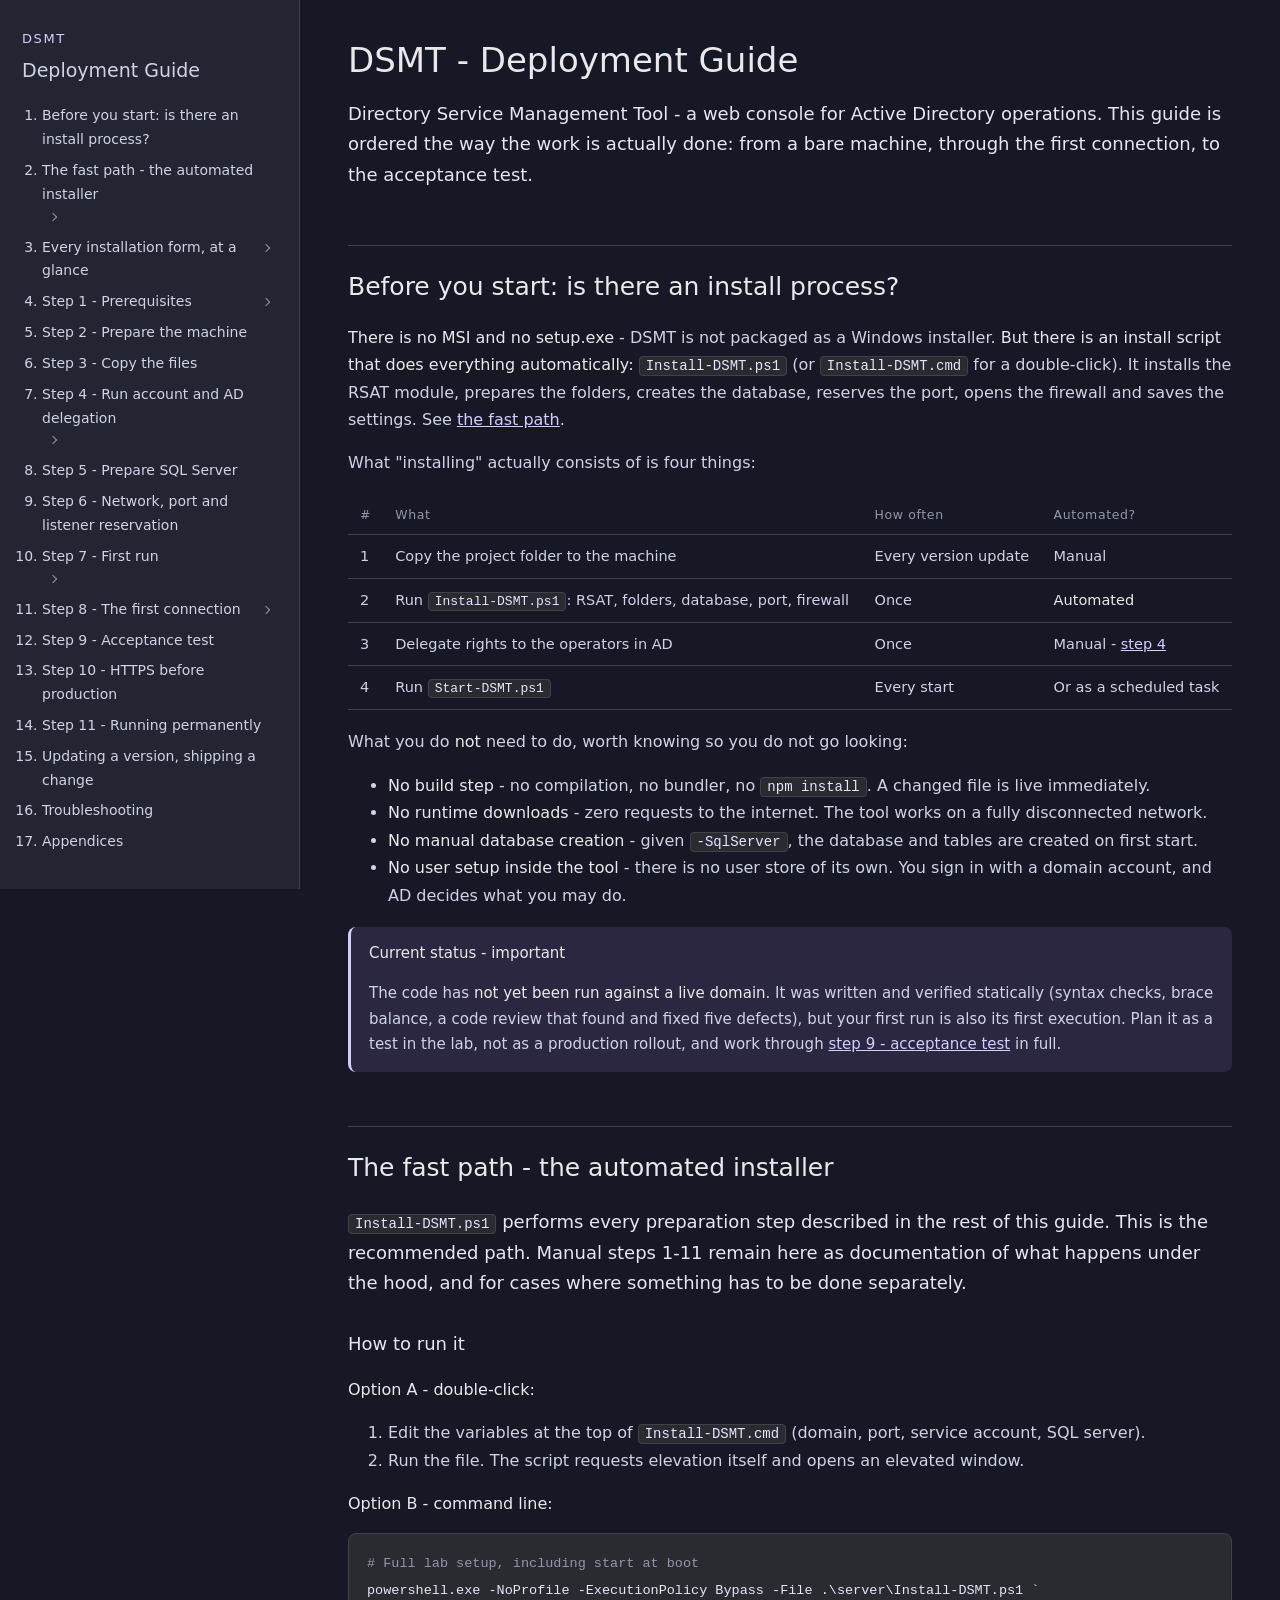
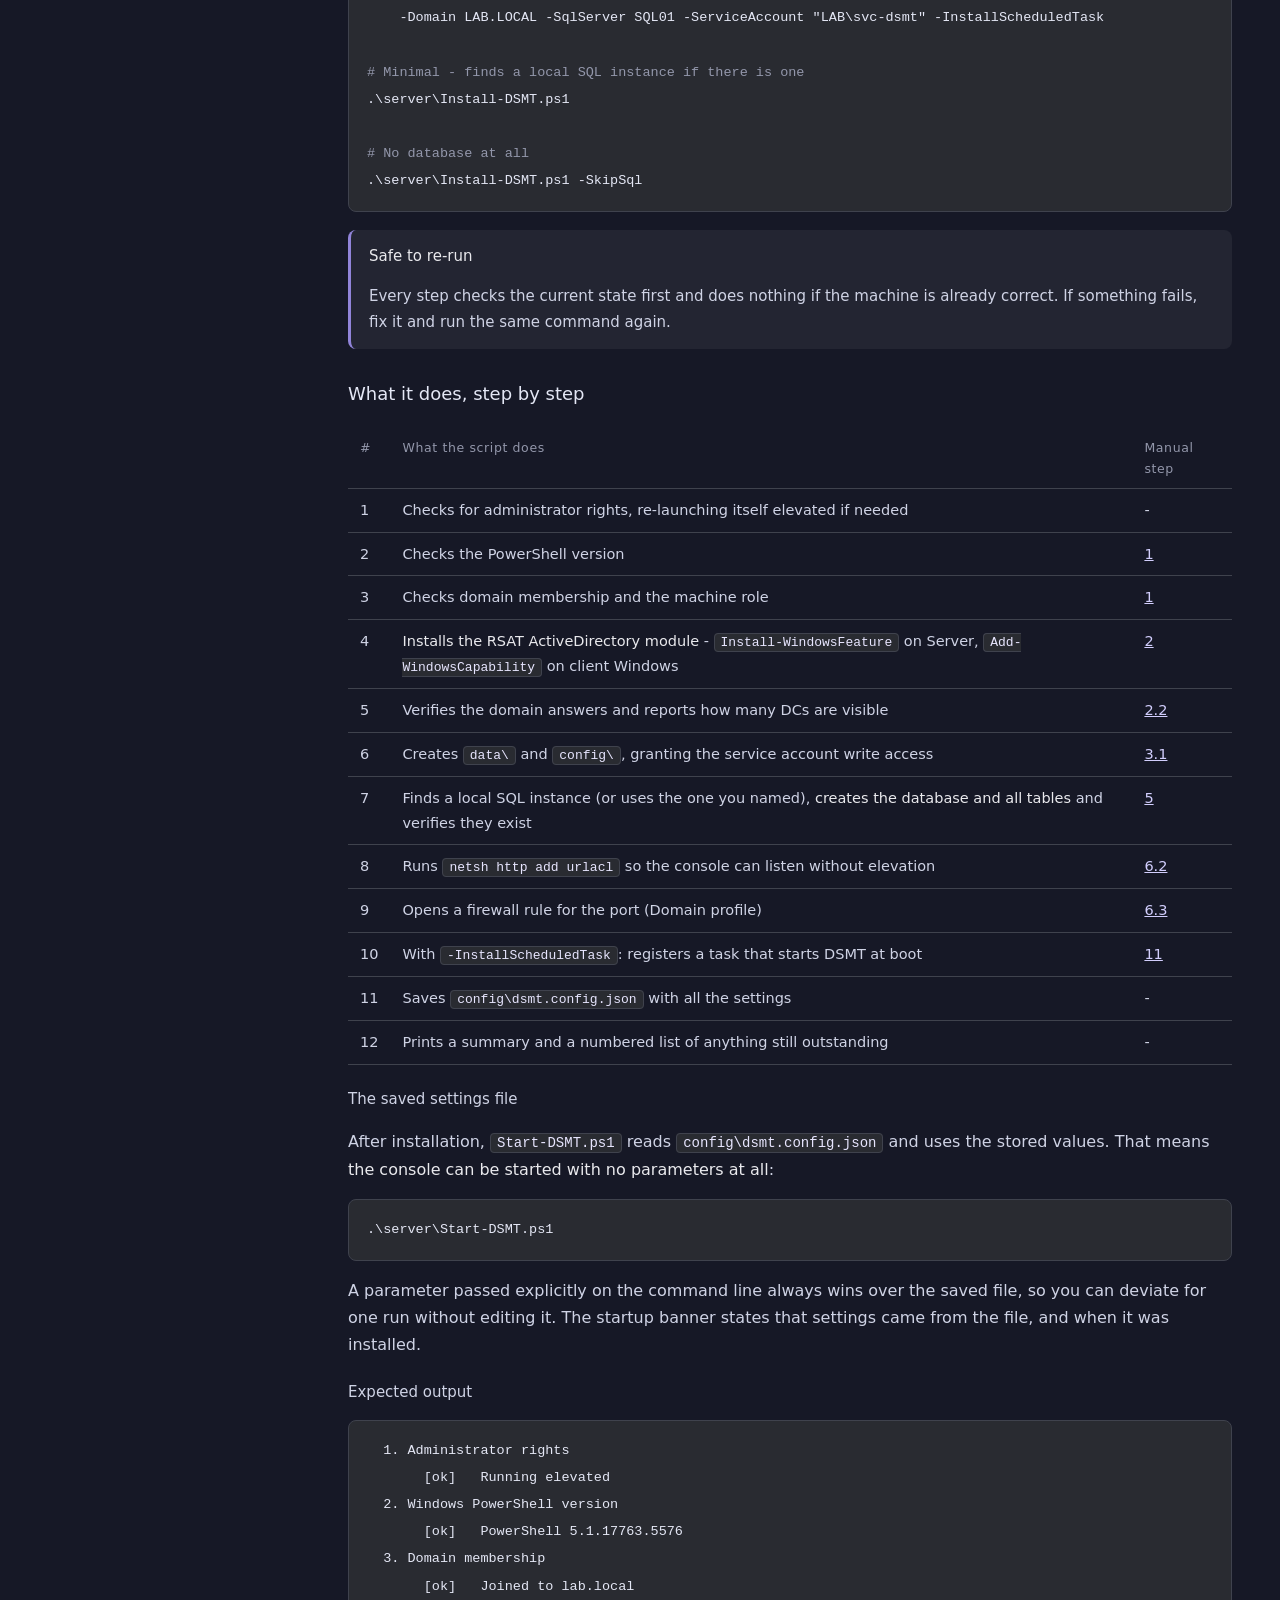
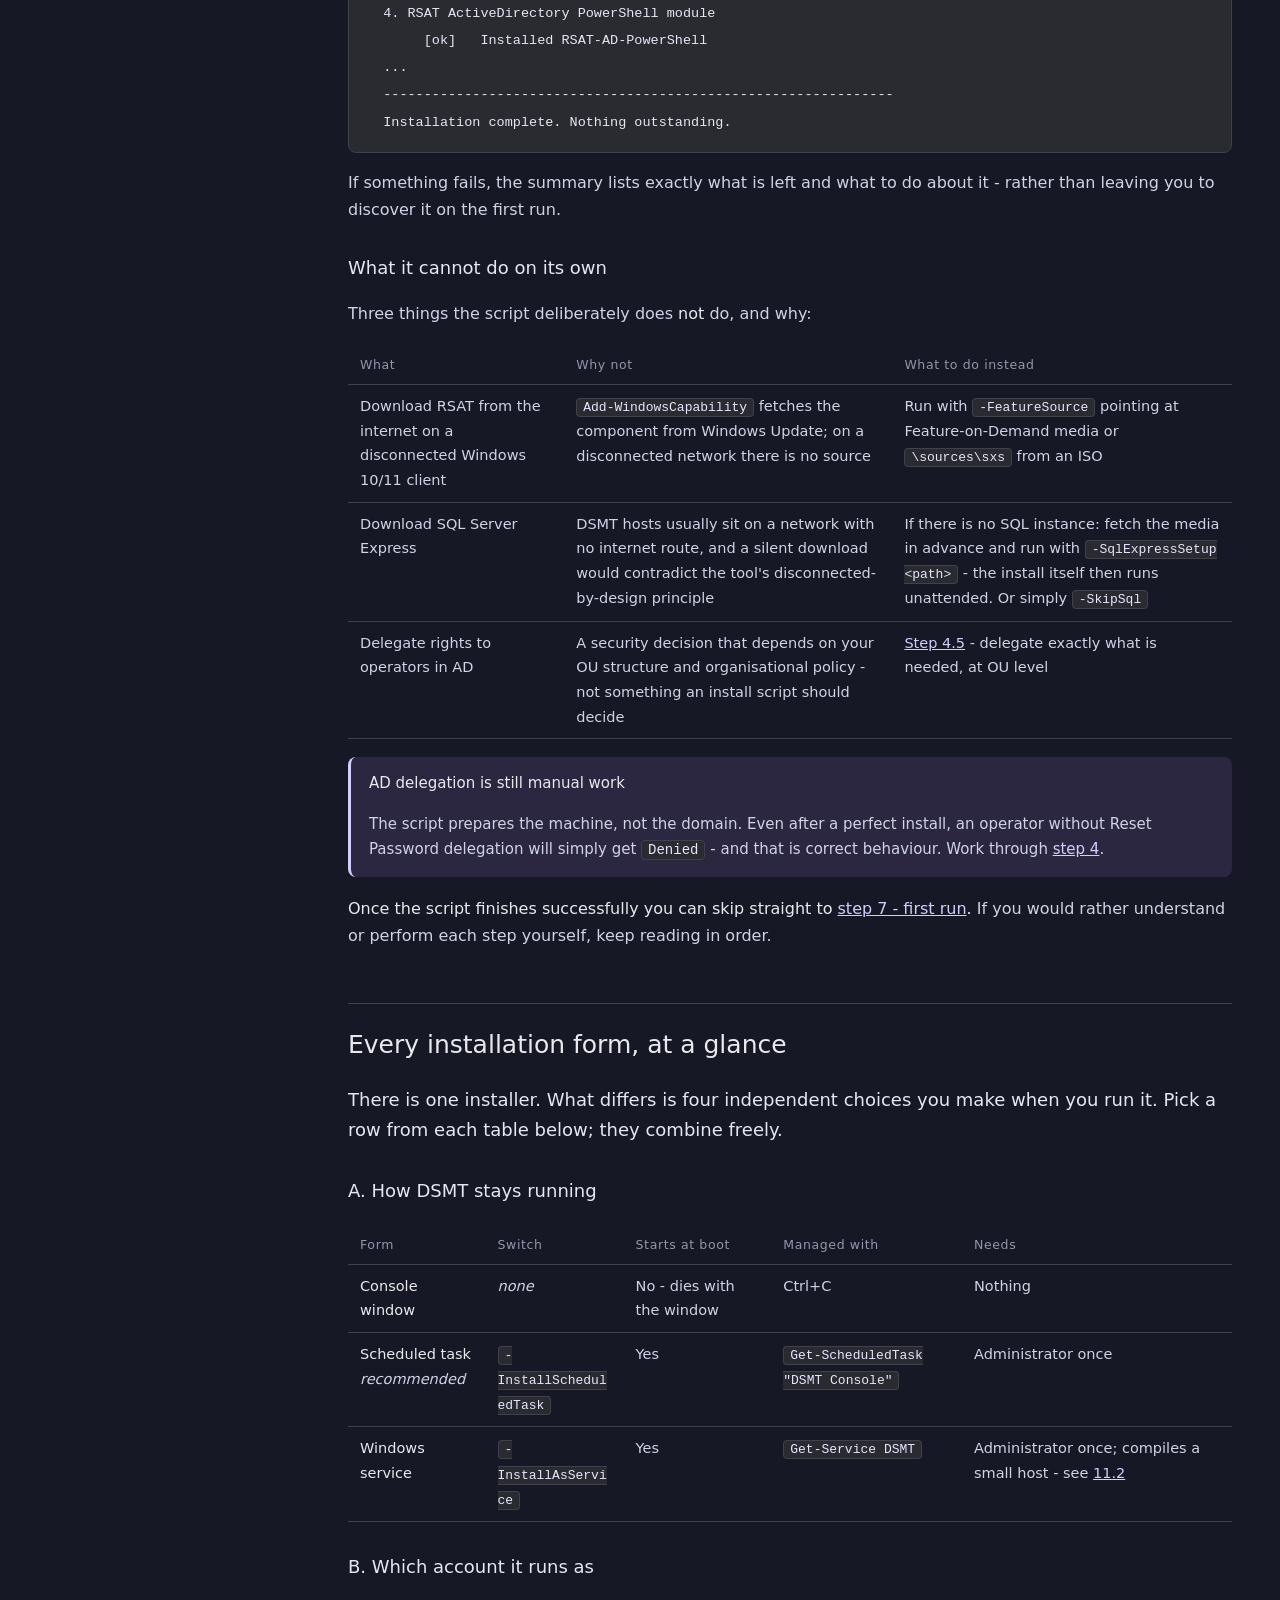
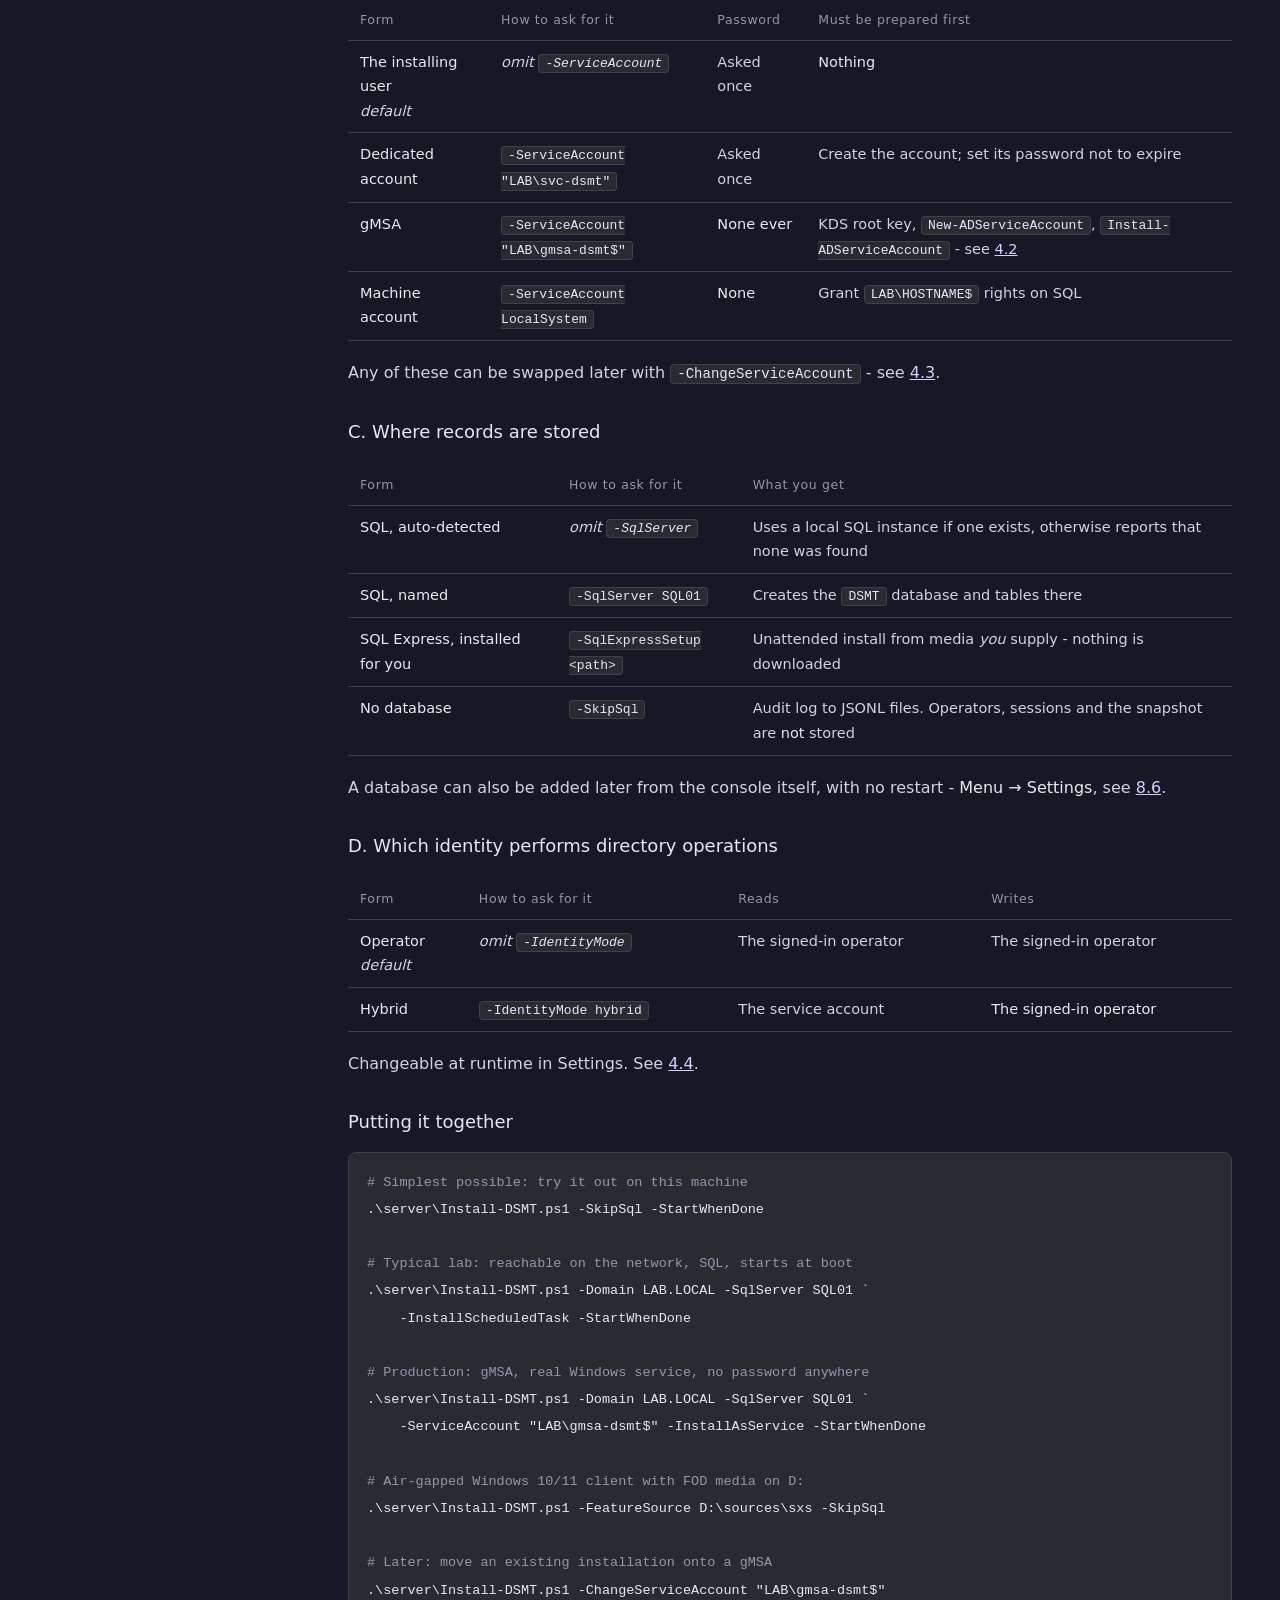
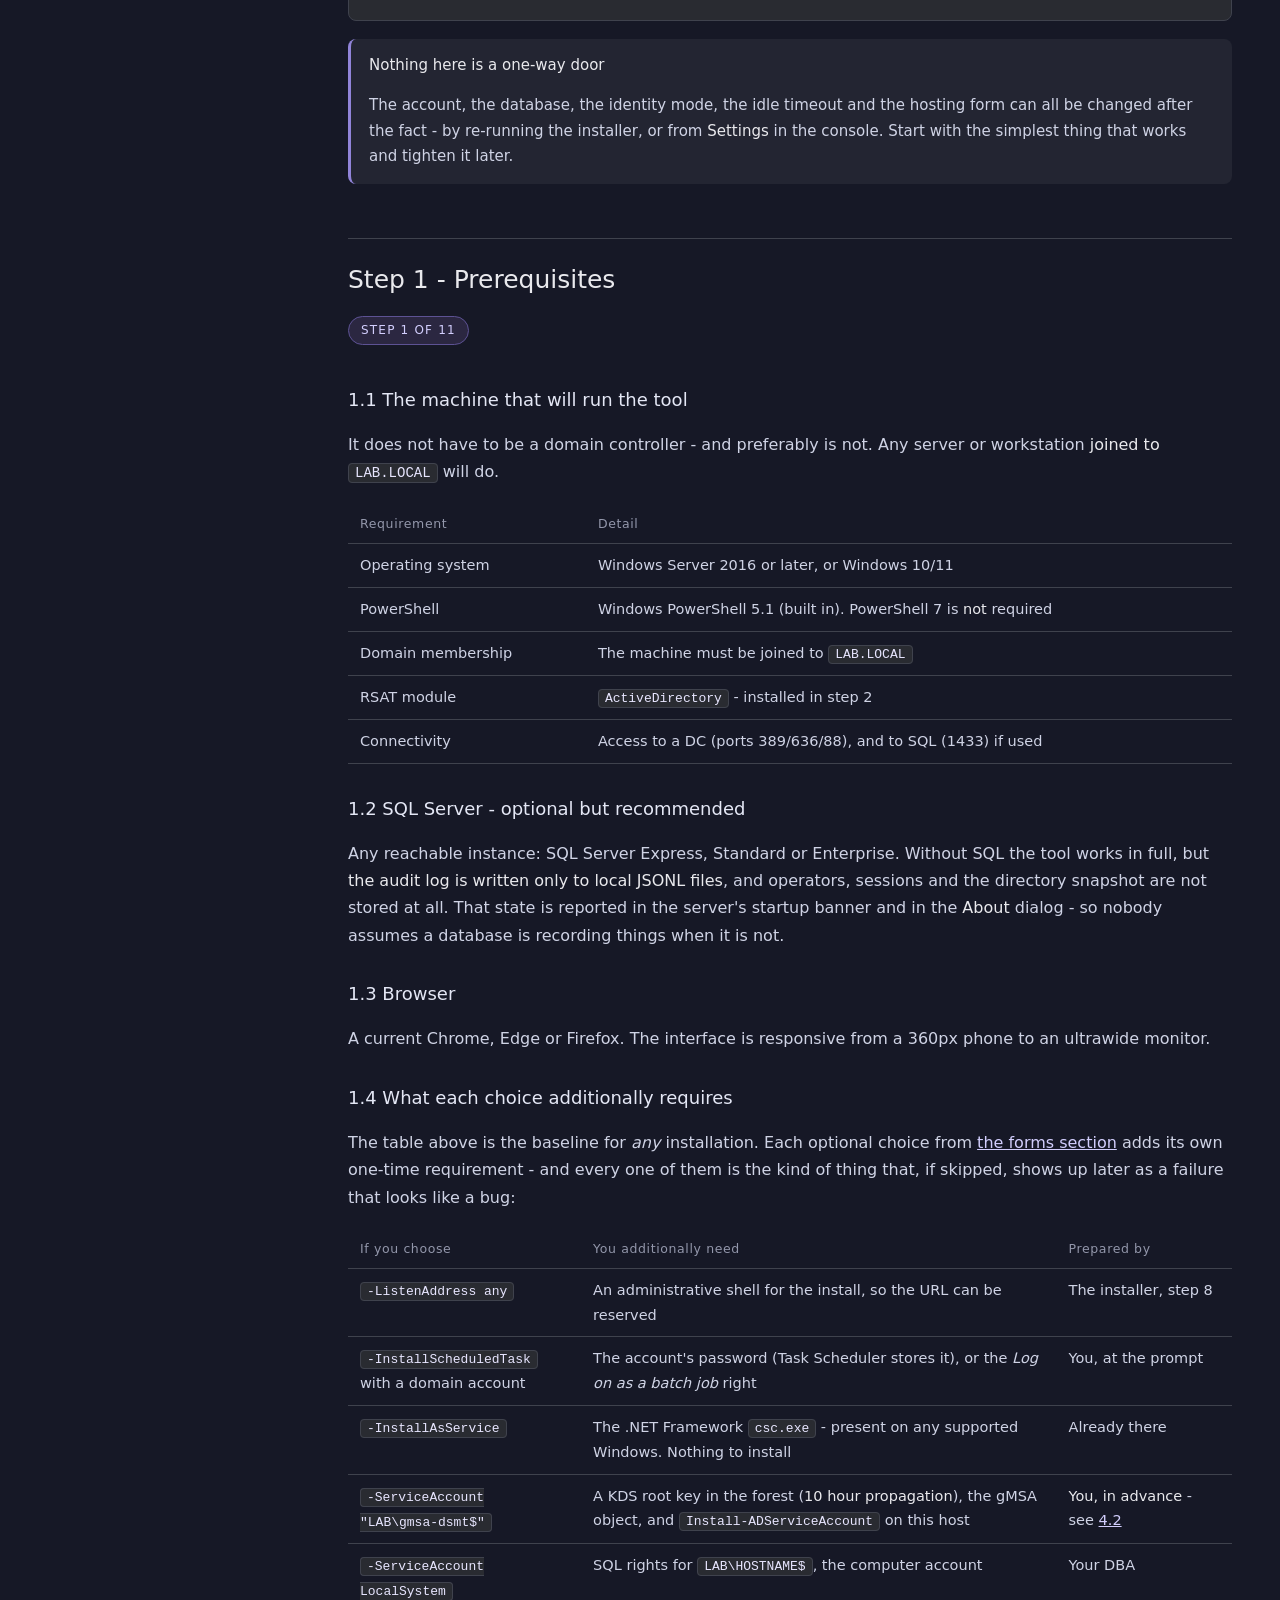
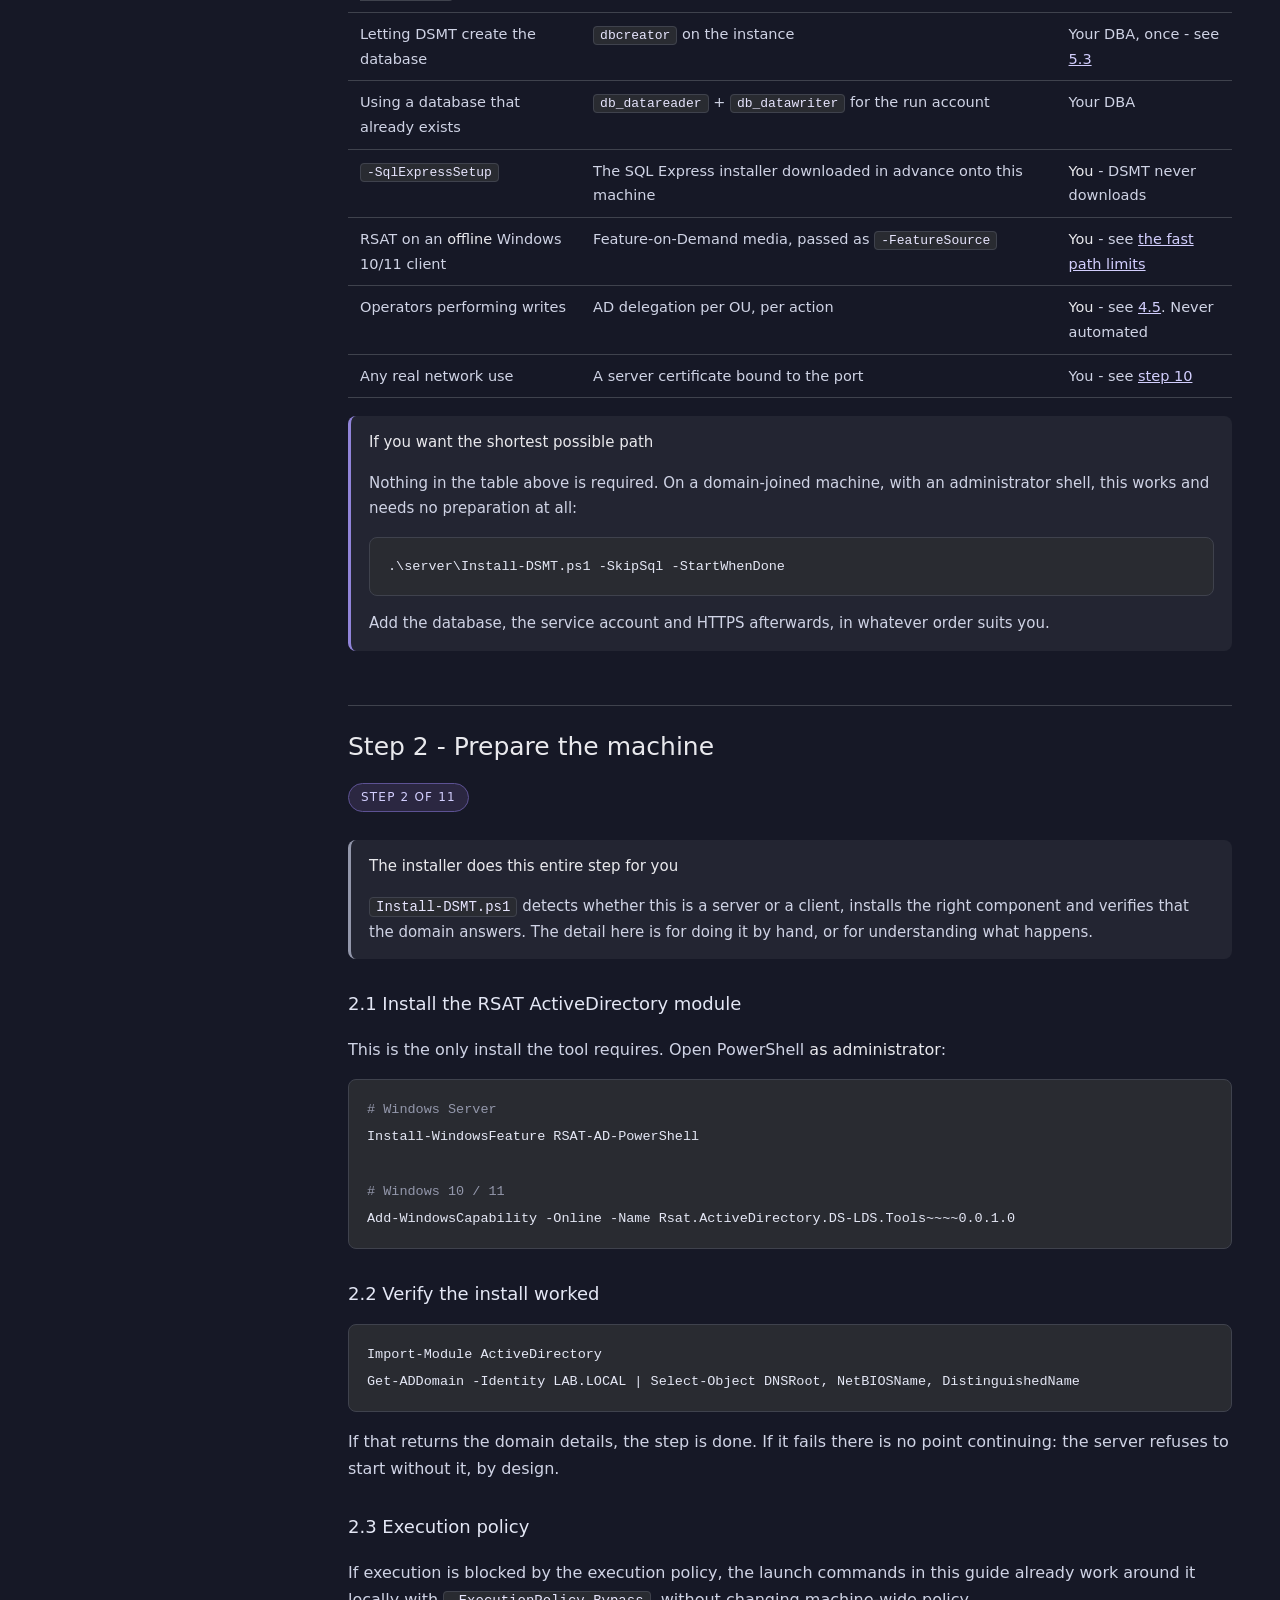
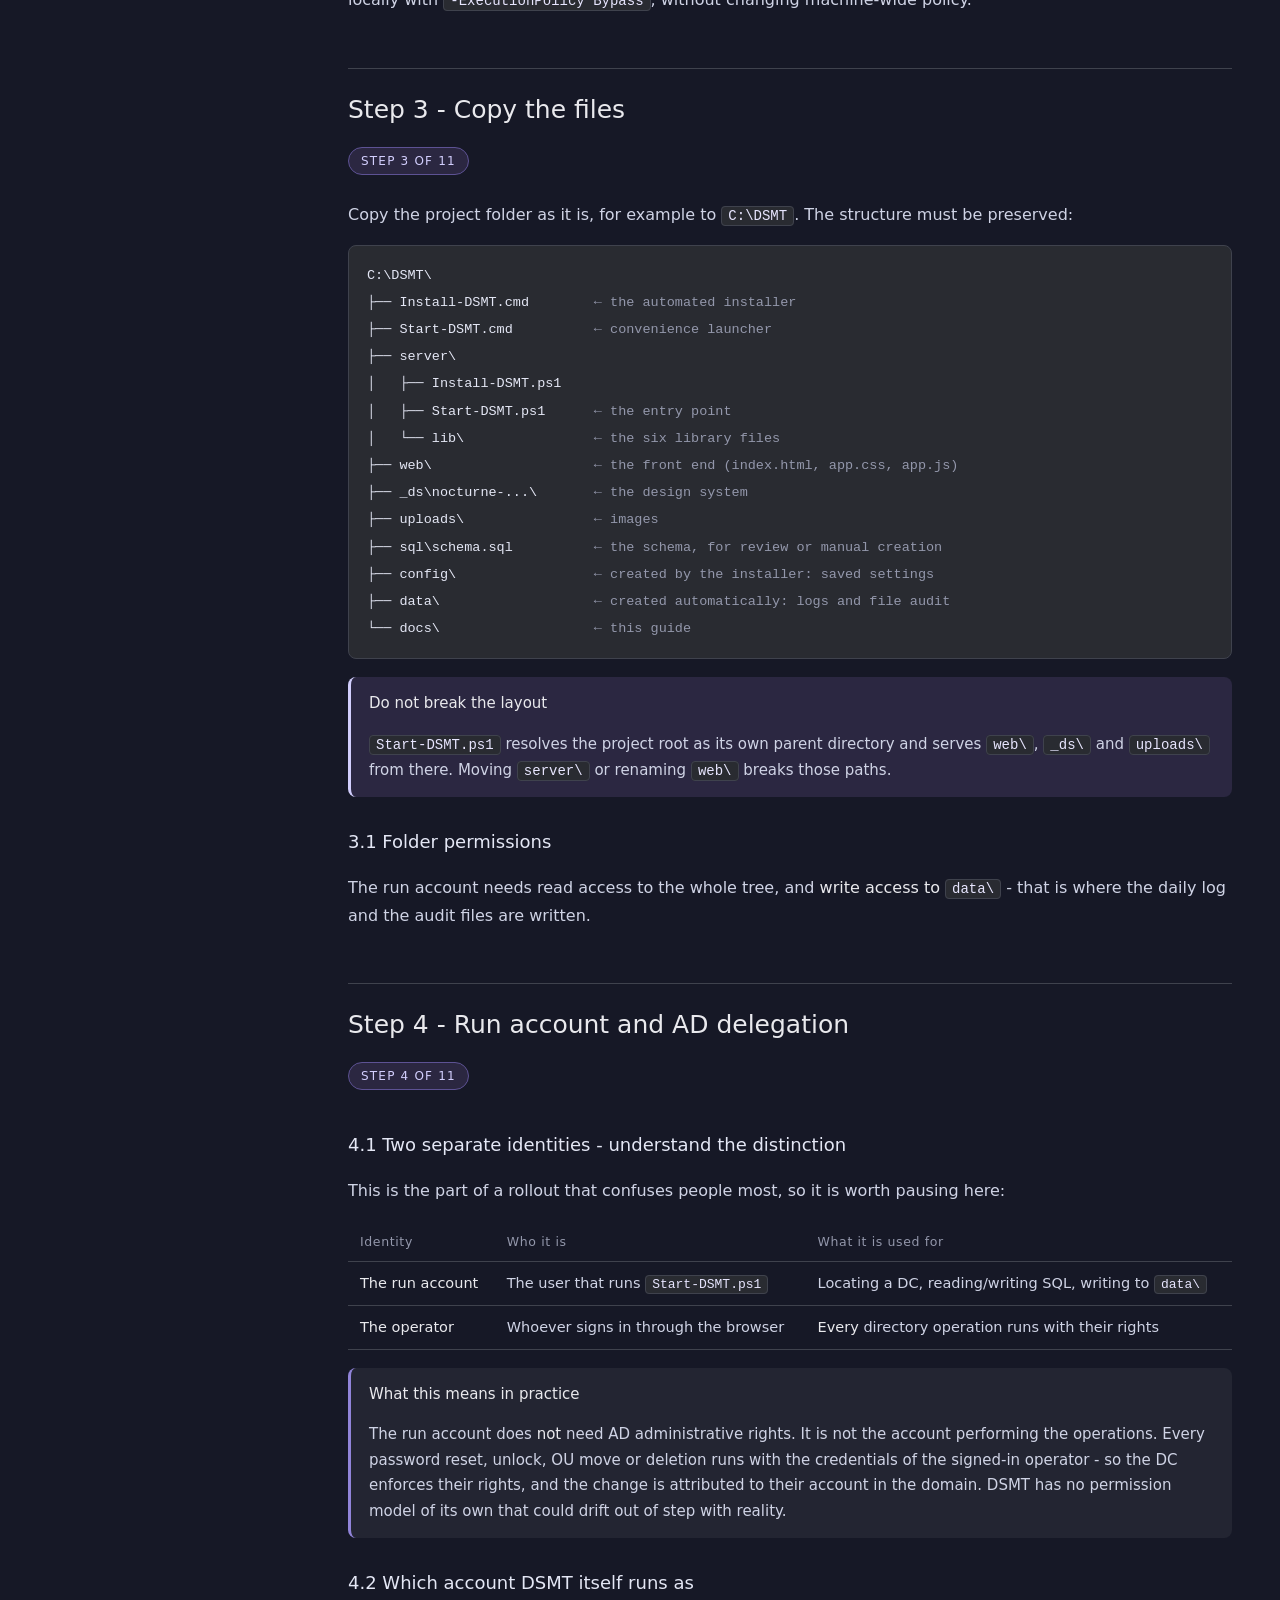
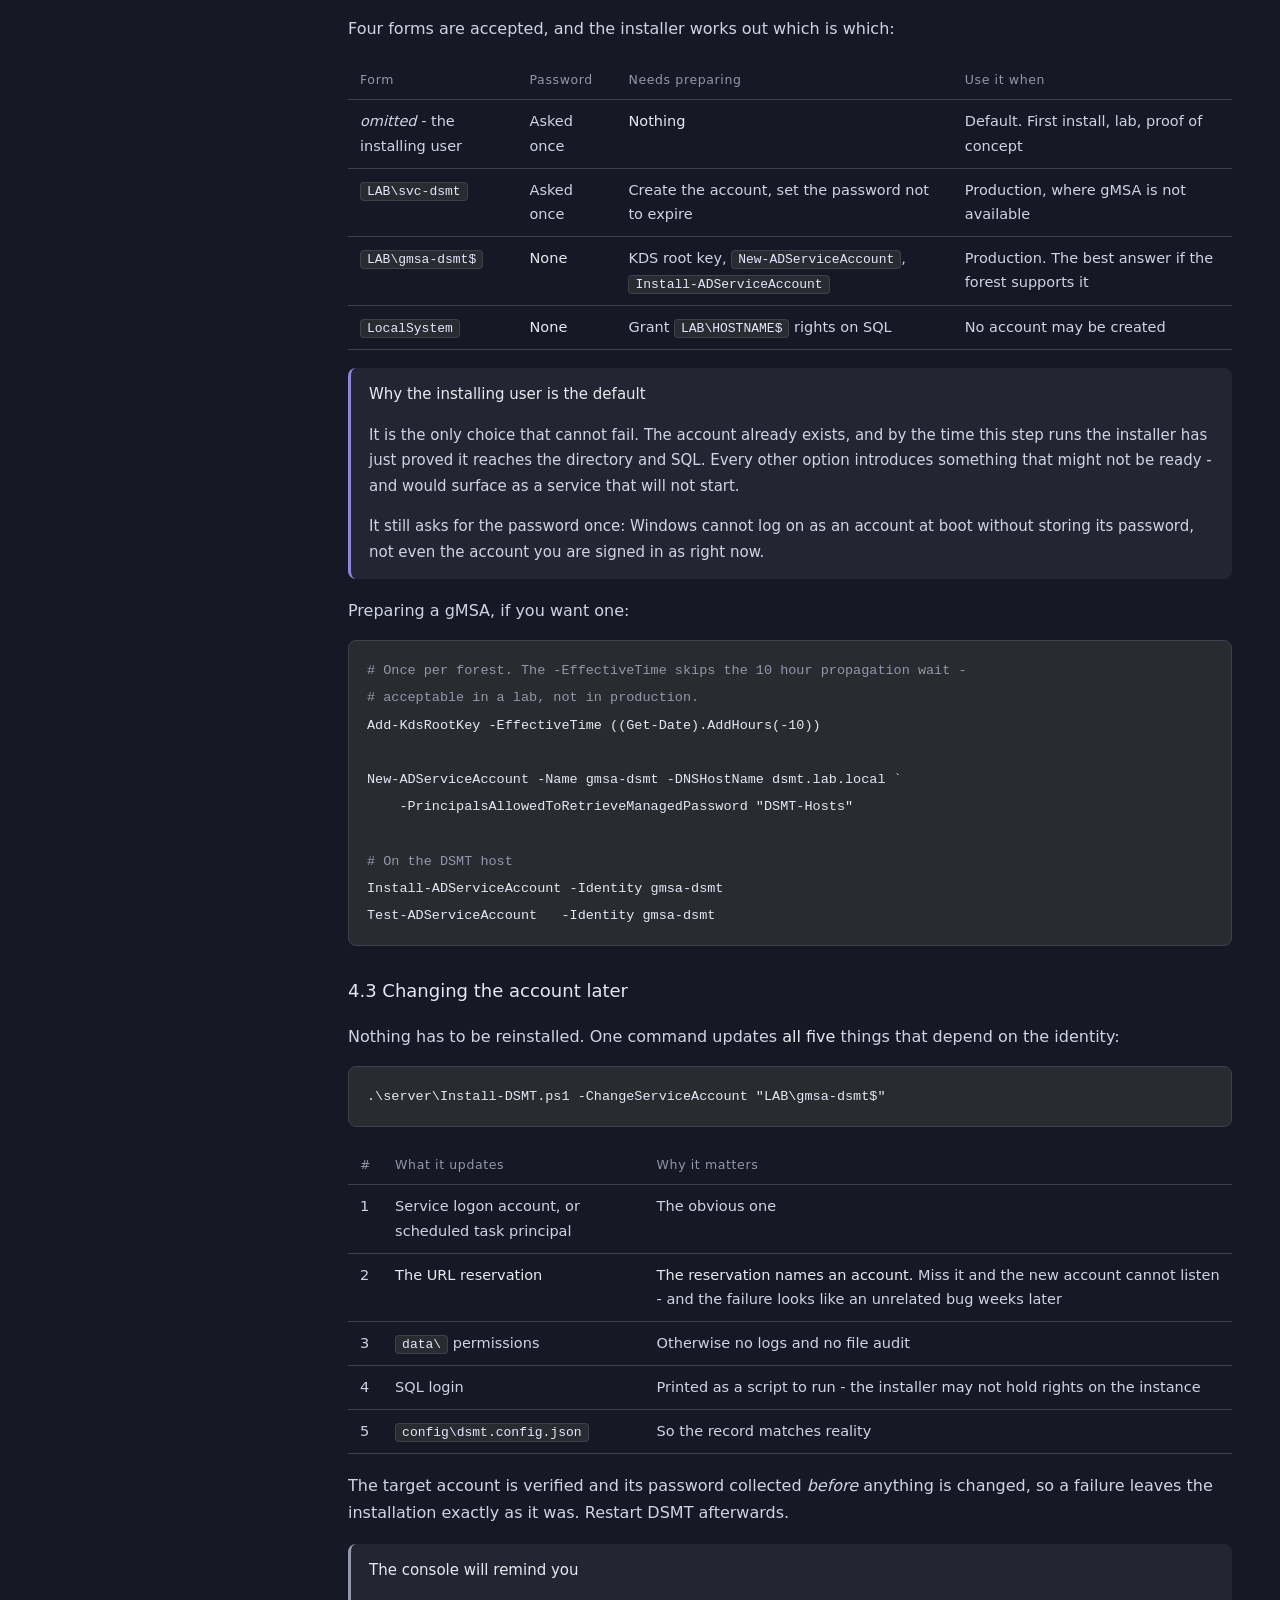
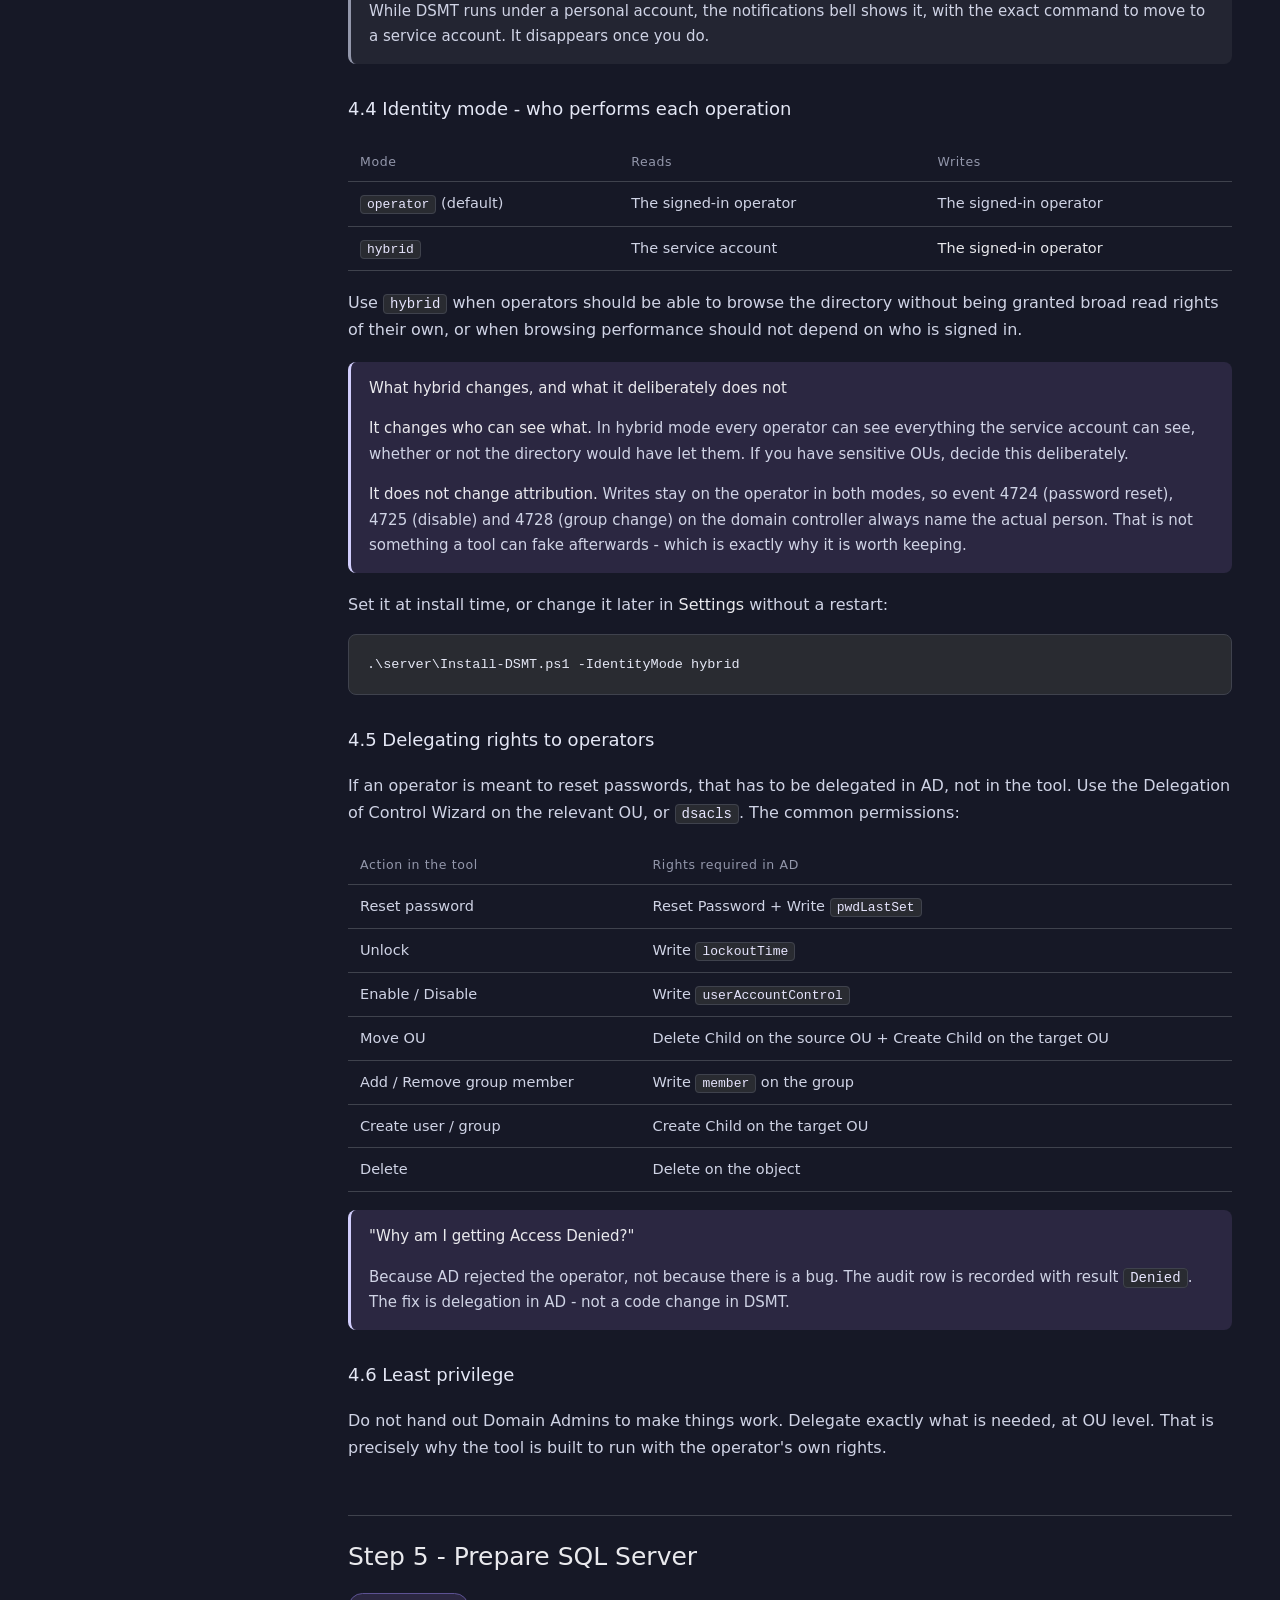
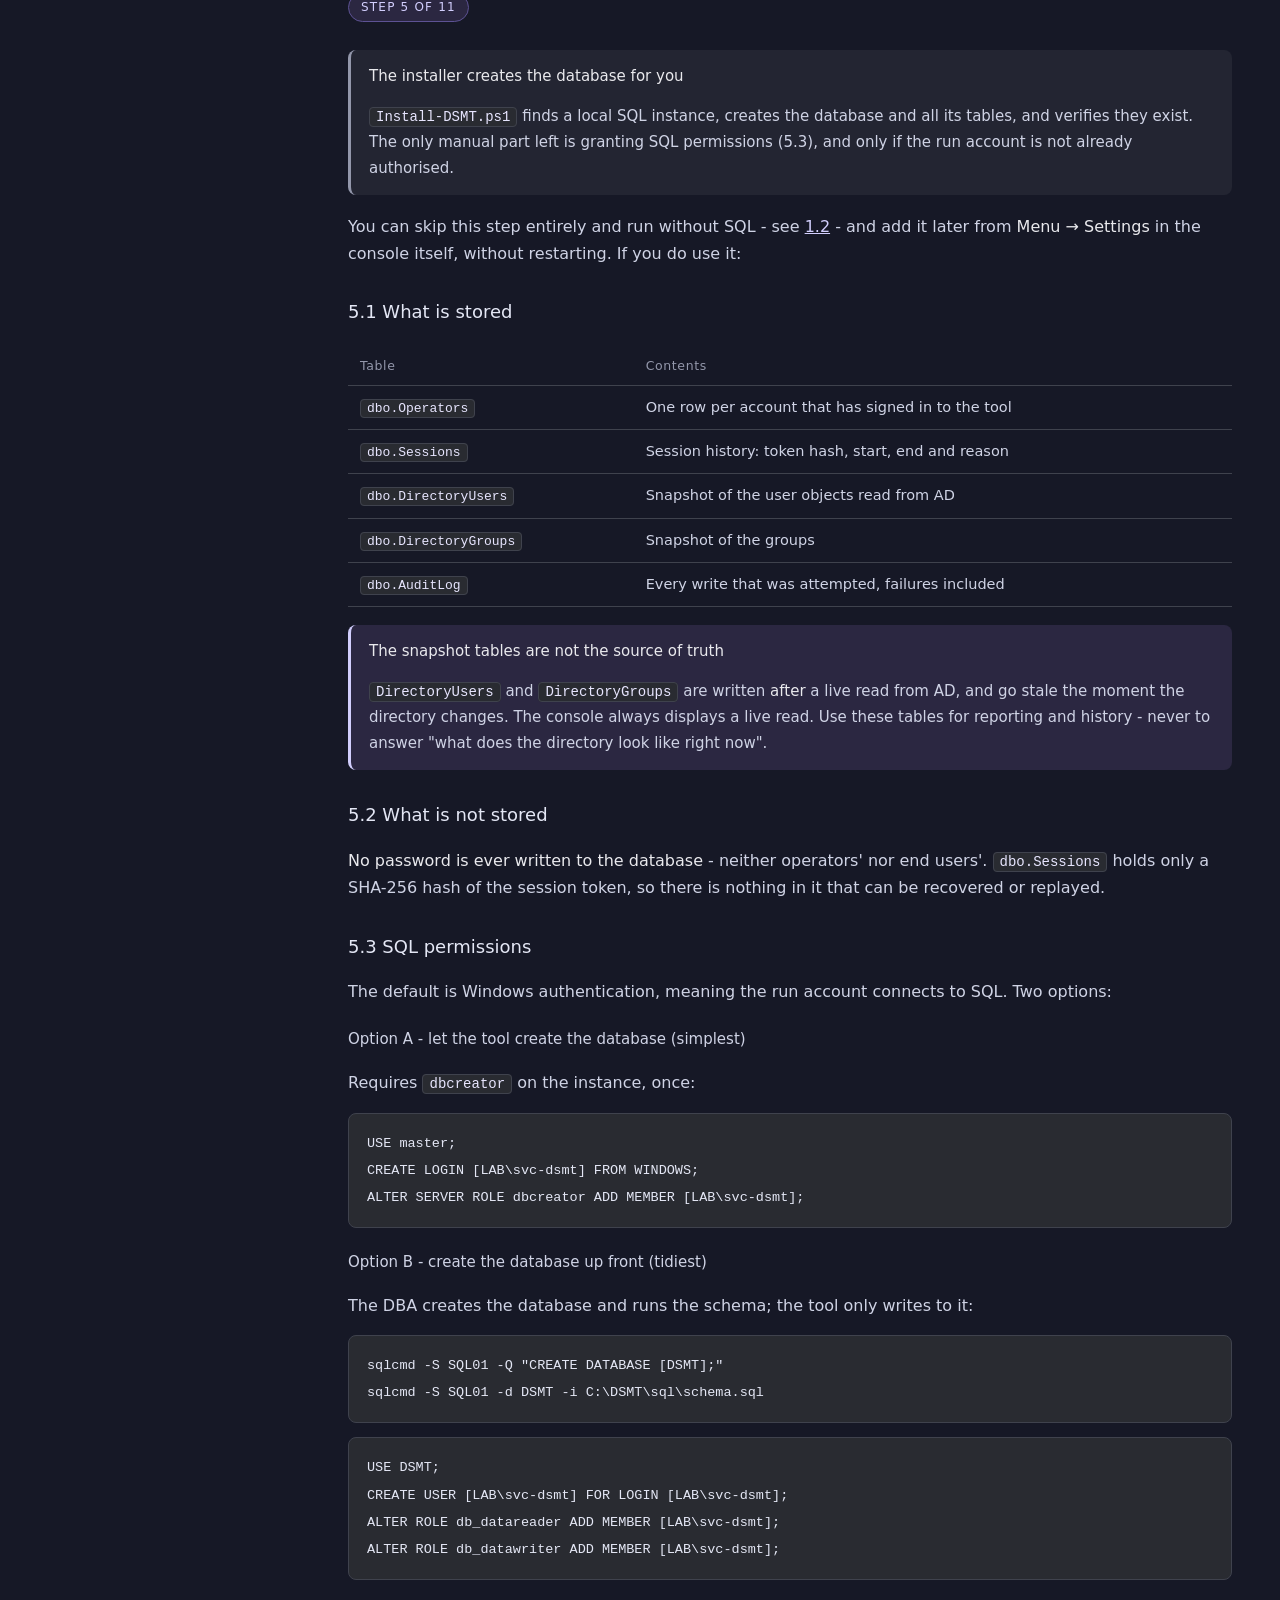
==== docs/deployment-guide.html @ b9b0437d "Fix the first-run blocker: no overlay in the console was visible Dialogs, toasts and the notificatio" ====
<!DOCTYPE html>
<html lang="en" dir="ltr">
<head>
<meta charset="utf-8">
<meta name="viewport" content="width=device-width, initial-scale=1">
<title>DSMT - Deployment Guide</title>
<style>
/* ==========================================================================
   Fully self-contained document: all CSS is here, zero external requests.
   Copy this file anywhere and open it - including on a disconnected network.
   The colours were taken from the Nocturne theme
   (_ds/nocturne-.../styles.css) so the guide looks like the tool itself.
   ========================================================================== */
:root {
  --bg: #161826;
  --surface: #232532;
  --text: #e9e9ed;
  --accent: #9184d9;
  --accent-200: #e7e5fe;
  --accent-300: #d2cefd;
  --accent-700: #5d5294;
  --accent-900: #2b2741;
  --n-200: #e4e7f5;
  --n-300: #cfd3e5;
  --n-400: #b2b6ca;
  --n-500: #9397ab;
  --n-700: #595d6c;
  --n-800: #3f424d;
  --n-900: #292b31;
  --radius: 8px;
  --font: system-ui, "Segoe UI", Arial, sans-serif;
  --mono: ui-monospace, "Cascadia Mono", Consolas, monospace;
}
*, *::before, *::after { box-sizing: border-box; }
html {
  /* Safari on iOS inflates text when a page is rotated to landscape unless
     this is set. Chromium on Android does not, but the property is harmless
     there. */
  -webkit-text-size-adjust: 100%;
  text-size-adjust: 100%;
}
body {
  margin: 0; background: var(--bg); color: var(--text);
  font-family: var(--font); font-size: 16px; line-height: 1.7;
}
/* Nothing may push the page sideways - but NOT by putting overflow-x:hidden
   on body, which breaks position:sticky for the contents sidebar in Safari
   and Chromium alike. The correct fix is letting the grid column shrink:
   without min-width:0 a grid item refuses to go below its content's width,
   and one long line widens the whole page. */
.wrap > * { min-width: 0; }
/* Long commands, paths and DNs must wrap rather than widen the page. */
code { overflow-wrap: anywhere; word-break: break-word; }
.wrap { display: grid; grid-template-columns: 300px 1fr; gap: 0; min-height: 100vh; }

/* ---- table of contents ---- */
.toc {
  position: sticky; top: 0; align-self: start; max-height: 100vh; overflow: auto;
  padding: 28px 22px; border-right: 1px solid var(--n-800); background: var(--surface);
}
.toc-brand { font-size: 13px; letter-spacing: .12em; color: var(--accent-300); margin-bottom: 4px; }
.toc-title { font-size: 19px; font-weight: 500; margin: 0 0 18px; }
.toc ol { margin: 0; padding-left: 20px; font-size: 14px; }
/* On a wide screen the contents are simply always there; the disclosure
   control only earns its place on a phone. */
.toc summary { display: none; }
.toc details > summary::-webkit-details-marker { color: var(--n-500); }
.toc li { margin-bottom: 7px; }
.toc a { color: var(--n-300); text-decoration: none; }
.toc a:hover { color: var(--accent); }
.toc .sub { list-style: none; padding-left: 10px; margin-top: 5px; font-size: 13px; }
.toc .sub a { color: var(--n-500); }
.toc .sub[hidden] { display: none; }

/* ---- collapsible groups in the sidebar ----
   An entry with sub-sections gets a disclosure control of its own. The link
   still navigates; only the chevron toggles - so a click never does two
   things at once, which is the usual complaint with this pattern. */
.toc .grp-row { display: flex; align-items: baseline; gap: 6px; }
.toc .grp-row a { flex: 1; min-width: 0; }
.toc .grp-toggle {
  flex: none; cursor: pointer; padding: 0;
  width: 22px; height: 22px;
  display: flex; align-items: center; justify-content: center;
  background: transparent; border: 1px solid transparent; border-radius: 5px;
  color: var(--n-500);
}
.toc .grp-toggle::before {
  content: "";
  width: 6px; height: 6px;
  border-right: 1.5px solid currentColor;
  border-bottom: 1.5px solid currentColor;
  transform: translateY(-1px) rotate(-45deg);
  transition: transform .15s ease;
}
.toc .grp-toggle[aria-expanded="true"] { color: var(--accent); }
.toc .grp-toggle[aria-expanded="true"]::before { transform: translateY(-2px) rotate(45deg); }
.toc .grp-toggle:hover { background: var(--n-900); color: var(--accent); }
.toc .grp-toggle:focus-visible { outline: 2px solid var(--accent); outline-offset: 1px; }

/* The group holding the section you are reading is marked, so the sidebar
   still tells you where you are while collapsed. */
.toc .grp.current > .grp-row > a { color: var(--accent); }

@media (prefers-reduced-motion: reduce) {
  .toc .grp-toggle::before { transition: none; }
}

main { padding: 40px 48px 90px; max-width: 1000px; min-width: 0; }

h1 { font-size: 34px; font-weight: 500; line-height: 1.2; margin: 0 0 10px; }
h2 {
  font-size: 25px; font-weight: 500; margin: 54px 0 14px; padding-top: 20px;
  border-top: 1px solid var(--n-800);
}
h3 { font-size: 18px; font-weight: 500; margin: 30px 0 10px; color: var(--n-200); }
h4 { font-size: 15px; font-weight: 500; margin: 22px 0 8px; color: var(--n-300); }
p, li { color: var(--n-300); }
strong { color: var(--text); font-weight: 500; }
a { color: var(--accent-300); }

.lead { font-size: 18px; color: var(--n-200); }
.step-badge {
  display: inline-block; font-size: 12px; letter-spacing: .1em;
  color: var(--accent-300); border: 1px solid var(--accent-700);
  background: var(--accent-900); border-radius: 99px; padding: 3px 12px; margin-bottom: 10px;
}

/* ---- code ---- */
code {
  font-family: var(--mono); font-size: 14px;
  background: var(--n-900); border: 1px solid var(--n-800);
  border-radius: 4px; padding: 1px 6px; color: var(--accent-200);
}
pre {
  overflow-x: auto;
  -webkit-overflow-scrolling: touch;
  background: var(--n-900); border: 1px solid var(--n-800);
  border-radius: var(--radius); padding: 16px 18px; margin: 14px 0;
  /* A command must stay on one line to remain copy-pasteable, so the block
     scrolls rather than wrapping. max-width keeps that scroll inside the
     column instead of stretching the page. */
  max-width: 100%;
}
pre code { overflow-wrap: normal; word-break: normal; white-space: pre; }
pre code { background: none; border: 0; padding: 0; color: var(--n-200); font-size: 13.5px; line-height: 1.65; }
pre .c { color: var(--n-500); }

/* ---- callouts ---- */
.note, .warn, .ok {
  border-radius: var(--radius); padding: 14px 18px; margin: 18px 0;
  border-left: 3px solid var(--n-700); background: var(--surface); font-size: 15px;
}
.note { border-left-color: var(--accent); }
.warn { border-left-color: var(--accent-300); background: var(--accent-900); }
.ok   { border-left-color: var(--n-500); }
.note p:last-child, .warn p:last-child, .ok p:last-child { margin-bottom: 0; }
.note p:first-child, .warn p:first-child, .ok p:first-child { margin-top: 0; }
.box-title { display: block; color: var(--text); font-weight: 500; margin-bottom: 5px; }

/* ---- tables ---- */
table { width: 100%; border-collapse: collapse; margin: 18px 0; font-size: 14.5px; }
th, td { text-align: start; padding: 9px 12px; border-bottom: 1px solid var(--n-800); vertical-align: top; }
th { color: var(--n-500); font-weight: 500; font-size: 12.5px; letter-spacing: .05em; }
td { color: var(--n-300); }
td code { font-size: 13px; }

/* ---- checklist ---- */
.check { list-style: none; padding: 0; margin: 14px 0; }
.check li {
  padding: 9px 0; padding-left: 30px; position: relative;
  border-bottom: 1px solid var(--n-900);
}
.check li::before {
  content: ""; position: absolute; left: 0; top: 15px;
  width: 13px; height: 13px; border: 1px solid var(--n-700); border-radius: 3px;
}

hr { border: 0; height: 1px; background: var(--n-800); margin: 40px 0; }
.foot { margin-top: 60px; font-size: 13px; color: var(--n-500); }

/* ==========================================================================
   Phones and tablets.

   Targets Safari on iOS and any Chromium browser on Android or iOS. Two rules
   drive the whole thing:
     - the page itself never scrolls sideways;
     - no information is dropped to make it fit. Tables reflow into stacked
       cards carrying their column names rather than hiding columns.
   ========================================================================== */

@media (max-width: 900px) {
  .wrap { grid-template-columns: 1fr; }
  .toc {
    position: static; max-height: none;
    border-right: 0; border-bottom: 1px solid var(--n-800);
    padding: 18px 20px;
    /* Respect the notch and the home indicator on iPhones. */
    padding-top: 18px; padding-top: max(18px, env(safe-area-inset-top));
  }
  .toc summary { display: list-item; cursor: pointer; }
  main {
    padding: 24px 20px 60px;
    padding-left: 20px; padding-left: max(20px, env(safe-area-inset-left));
    padding-right: 20px; padding-right: max(20px, env(safe-area-inset-right));
    padding-bottom: 60px; padding-bottom: max(60px, env(safe-area-inset-bottom));
  }
  h1 { font-size: 27px; }
  h2 { font-size: 21px; margin-top: 40px; }
  h3 { font-size: 17px; }
}

@media (max-width: 640px) {
  body { font-size: 15.5px; line-height: 1.65; }
  main { padding-left: 16px; padding-left: max(16px, env(safe-area-inset-left));
         padding-right: 16px; padding-right: max(16px, env(safe-area-inset-right)); }
  h1 { font-size: 24px; }
  h2 { font-size: 19px; }
  pre { padding: 12px 14px; }
  pre code { font-size: 12.5px; }
  .note, .warn, .ok { padding: 12px 14px; font-size: 14.5px; }

  /* Tables become stacked cards. Every value keeps the name of its column,
     carried in data-label, so nothing is lost on a narrow screen - which is
     the whole reason for not simply hiding columns. */
  table.cols, table.cols tbody, table.cols tr, table.cols td { display: block; width: 100%; }
  table.cols thead { display: none; }
  table.cols tr {
    border: 1px solid var(--n-800); border-radius: var(--radius);
    padding: 10px 12px; margin-bottom: 12px;
  }
  table.cols td {
    border: 0; padding: 4px 0;
    display: grid; grid-template-columns: 40% 1fr; gap: 10px;
    align-items: start;
  }
  table.cols td::before {
    content: attr(data-label);
    color: var(--n-500); font-size: 11.5px; line-height: 1.5;
    letter-spacing: .04em; text-transform: uppercase;
  }
  table.cols td:empty { display: none; }

  /* Two-column tables stay as tables; they only need room to wrap. */
  table:not(.cols) td, table:not(.cols) th { padding: 8px 6px; }
  table:not(.cols) td:first-child { width: 40%; }

  .check li { padding-left: 26px; }
}

/* Coarse pointers: comfortable tap targets in the contents list. */
@media (pointer: coarse) {
  .toc a { display: inline-block; padding: 4px 0; }
  .toc li { margin-bottom: 10px; }
}
@media print {
  .toc { display: none; }
  body { background: #fff; color: #000; }
  main { max-width: none; padding: 0; }
  p, li, td { color: #222; }
}
</style>
</head>
<body>
<div class="wrap">

<nav class="toc">
  <div class="toc-brand">DSMT</div>
  <p class="toc-title">Deployment Guide</p>
  <details id="tocDetails" open>
  <summary>Contents</summary>
  <ol>
    <li class="grp">
      <span class="grp-row"><a href="#intro">Before you start: is there an install process?</a></li>
    <li><a href="#auto">The fast path - the automated installer</a><button class="grp-toggle" type="button" aria-expanded="false" aria-controls="sub-intro" aria-label="Show sub-sections of Before you start: is there an install process?
    The fast path - the automated installer"></button></span>
      <ul class="sub" id="sub-intro" hidden>
        <li><a href="#auto-run">How to run it</a></li>
        <li><a href="#auto-does">What it does, step by step</a></li>
        <li><a href="#auto-limits">What it cannot do on its own</a></li>
      </ul>
    </li>
    <li class="grp">
      <span class="grp-row"><a href="#forms">Every installation form, at a glance</a><button class="grp-toggle" type="button" aria-expanded="false" aria-controls="sub-forms" aria-label="Show sub-sections of Every installation form, at a glance"></button></span>
      <ul class="sub" id="sub-forms" hidden>
        <li><a href="#forms-run">A. How it stays running</a></li>
        <li><a href="#forms-account">B. Which account</a></li>
        <li><a href="#forms-storage">C. Where records are stored</a></li>
        <li><a href="#forms-identity">D. Which identity acts</a></li>
        <li><a href="#forms-examples">Putting it together</a></li>
      </ul>
    </li>
    <li class="grp">
      <span class="grp-row"><a href="#s1">Step 1 - Prerequisites</a><button class="grp-toggle" type="button" aria-expanded="false" aria-controls="sub-s1" aria-label="Show sub-sections of Step 1 - Prerequisites"></button></span>
      <ul class="sub" id="sub-s1" hidden>
        <li><a href="#s1-matrix">What each choice requires</a></li>
      </ul>
    </li>
    <li class="grp">
      <span class="grp-row"><a href="#s2">Step 2 - Prepare the machine</a></li>
    <li><a href="#s3">Step 3 - Copy the files</a></li>
    <li><a href="#s4">Step 4 - Run account and AD delegation</a><button class="grp-toggle" type="button" aria-expanded="false" aria-controls="sub-s2" aria-label="Show sub-sections of Step 2 - Prepare the machine
    Step 3 - Copy the files
    Step 4 - Run account and AD delegation"></button></span>
      <ul class="sub" id="sub-s2" hidden>
        <li><a href="#s4-account">4.2 Which account DSMT runs as</a></li>
        <li><a href="#s4-change">4.3 Changing it later</a></li>
        <li><a href="#s4-identity">4.4 Identity mode</a></li>
        <li><a href="#s4-delegation">4.5 Delegating rights</a></li>
      </ul>
    </li>
    <li class="grp">
      <span class="grp-row"><a href="#s5">Step 5 - Prepare SQL Server</a></li>
    <li><a href="#s6">Step 6 - Network, port and listener reservation</a></li>
    <li><a href="#s7">Step 7 - First run</a><button class="grp-toggle" type="button" aria-expanded="false" aria-controls="sub-s5" aria-label="Show sub-sections of Step 5 - Prepare SQL Server
    Step 6 - Network, port and listener reservation
    Step 7 - First run"></button></span>
      <ul class="sub" id="sub-s5" hidden>
        <li><a href="#s7-banner">Reading the preflight banner</a></li>
      </ul>
    </li>
    <li class="grp">
      <span class="grp-row"><a href="#s8">Step 8 - The first connection</a><button class="grp-toggle" type="button" aria-expanded="false" aria-controls="sub-s8" aria-label="Show sub-sections of Step 8 - The first connection"></button></span>
      <ul class="sub" id="sub-s8" hidden>
        <li><a href="#s8-how">How to sign in</a></li>
        <li><a href="#s8-behind">What happens behind the scenes</a></li>
        <li><a href="#s8-idle">Idle timeout</a></li>
        <li><a href="#s8-db">Creating the database from the console</a></li>
        <li><a href="#s8-audit">Filtering the audit log by date</a></li>
      </ul>
    </li>
    <li><a href="#s9">Step 9 - Acceptance test</a></li>
    <li><a href="#s10">Step 10 - HTTPS before production</a></li>
    <li><a href="#s11">Step 11 - Running permanently</a></li>
    <li><a href="#s12">Updating a version, shipping a change</a></li>
    <li><a href="#trouble">Troubleshooting</a></li>
    <li><a href="#ref">Appendices</a></li>
  </ol>
  </details>
</nav>

<script>
/* The only script in this file, and it makes no requests.
   It drives the contents sidebar: groups start collapsed, the chevron opens
   them, and the group you are reading opens itself. */
(function () {
  'use strict';

  var onPhone = window.matchMedia('(max-width: 900px)').matches;
  var toc = document.getElementById('tocDetails');

  // On a phone the whole contents list starts collapsed, so the document
  // begins at the top of the screen rather than below a full-page index.
  if (toc && onPhone) { toc.removeAttribute('open'); }

  var groups = Array.prototype.slice.call(document.querySelectorAll('.toc .grp'));

  function setGroup(grp, open) {
    var button = grp.querySelector('.grp-toggle');
    var sub = grp.querySelector('.sub');
    if (!button || !sub) { return; }
    button.setAttribute('aria-expanded', String(open));
    if (open) { sub.removeAttribute('hidden'); } else { sub.setAttribute('hidden', ''); }
  }

  groups.forEach(function (grp) {
    var button = grp.querySelector('.grp-toggle');
    if (!button) { return; }
    button.addEventListener('click', function (e) {
      // The chevron toggles; the link beside it still navigates. One click
      // never does both.
      e.preventDefault();
      e.stopPropagation();
      setGroup(grp, button.getAttribute('aria-expanded') !== 'true');
    });
  });

  /* Open the group that contains whatever section is being read, and close
     the others, so the sidebar stays short without losing your place. */
  function syncToHash() {
    var id = (window.location.hash || '').replace('#', '');
    if (!id) { return; }

    groups.forEach(function (grp) {
      var links = grp.querySelectorAll('a[href="#' + id + '"]');
      var owns = links.length > 0;
      grp.classList.toggle('current', owns);
      if (owns) { setGroup(grp, true); }
    });
  }

  window.addEventListener('hashchange', syncToHash);
  syncToHash();

  // Following a contents link on a phone should leave the index behind.
  if (toc) {
    toc.addEventListener('click', function (e) {
      var link = e.target && e.target.closest ? e.target.closest('a') : null;
      if (onPhone && link) { toc.removeAttribute('open'); }
    });
  }

  // A printed contents list should show everything it has.
  function openAllForPrint() {
    if (toc) { toc.open = true; }
    groups.forEach(function (grp) { setGroup(grp, true); });
  }
  window.addEventListener('beforeprint', openAllForPrint);
  if (window.matchMedia) {
    var printQuery = window.matchMedia('print');
    var onChange = function (mql) { if (mql.matches) { openAllForPrint(); } };
    if (printQuery.addEventListener) { printQuery.addEventListener('change', onChange); }
    else if (printQuery.addListener) { printQuery.addListener(onChange); }
  }
})();
</script>

<main>

<h1>DSMT - Deployment Guide</h1>
<p class="lead">
  Directory Service Management Tool - a web console for Active Directory
  operations. This guide is ordered the way the work is actually done: from a
  bare machine, through the first connection, to the acceptance test.
</p>

<!-- ==================================================================== -->
<h2 id="intro">Before you start: is there an install process?</h2>

<p>
  <strong>There is no MSI and no setup.exe</strong> - DSMT is not packaged as a
  Windows installer. <strong>But there is an install script that does
  everything automatically:</strong> <code>Install-DSMT.ps1</code> (or
  <code>Install-DSMT.cmd</code> for a double-click). It installs the RSAT
  module, prepares the folders, creates the database, reserves the port, opens
  the firewall and saves the settings. See
  <a href="#auto">the fast path</a>.
</p>

<p>What "installing" actually consists of is four things:</p>

<table class="cols">
  <tr><th>#</th><th>What</th><th>How often</th><th>Automated?</th></tr>
  <tr><td data-label="#">1</td><td data-label="What">Copy the project folder to the machine</td><td data-label="How often">Every version update</td><td data-label="Automated?">Manual</td></tr>
  <tr><td data-label="#">2</td><td data-label="What">Run <code>Install-DSMT.ps1</code>: RSAT, folders, database, port, firewall</td><td data-label="How often">Once</td><td data-label="Automated?"><strong>Automated</strong></td></tr>
  <tr><td data-label="#">3</td><td data-label="What">Delegate rights to the operators in AD</td><td data-label="How often">Once</td><td data-label="Automated?">Manual - <a href="#s4">step 4</a></td></tr>
  <tr><td data-label="#">4</td><td data-label="What">Run <code>Start-DSMT.ps1</code></td><td data-label="How often">Every start</td><td data-label="Automated?">Or as a scheduled task</td></tr>
</table>

<p>What you do <strong>not</strong> need to do, worth knowing so you do not go looking:</p>
<ul>
  <li><strong>No build step</strong> - no compilation, no bundler, no <code>npm install</code>. A changed file is live immediately.</li>
  <li><strong>No runtime downloads</strong> - zero requests to the internet. The tool works on a fully disconnected network.</li>
  <li><strong>No manual database creation</strong> - given <code>-SqlServer</code>, the database and tables are created on first start.</li>
  <li><strong>No user setup inside the tool</strong> - there is no user store of its own. You sign in with a domain account, and AD decides what you may do.</li>
</ul>

<div class="warn">
  <span class="box-title">Current status - important</span>
  <p>
    The code has <strong>not yet been run against a live domain</strong>. It was
    written and verified statically (syntax checks, brace balance, a code review
    that found and fixed five defects), but your first run is also its first
    execution. Plan it as a test in the lab, not as a production rollout, and
    work through <a href="#s9">step 9 - acceptance test</a> in full.
  </p>
</div>

<!-- ==================================================================== -->
<h2 id="auto">The fast path - the automated installer</h2>

<p class="lead">
  <code>Install-DSMT.ps1</code> performs every preparation step described in
  the rest of this guide. This is the recommended path. Manual steps 1-11
  remain here as documentation of what happens under the hood, and for cases
  where something has to be done separately.
</p>

<h3 id="auto-run">How to run it</h3>

<p><strong>Option A - double-click:</strong></p>
<ol>
  <li>Edit the variables at the top of <code>Install-DSMT.cmd</code> (domain, port, service account, SQL server).</li>
  <li>Run the file. The script requests elevation itself and opens an elevated window.</li>
</ol>

<p><strong>Option B - command line:</strong></p>
<pre><code><span class="c"># Full lab setup, including start at boot</span>
powershell.exe -NoProfile -ExecutionPolicy Bypass -File .\server\Install-DSMT.ps1 `
    -Domain LAB.LOCAL -SqlServer SQL01 -ServiceAccount "LAB\svc-dsmt" -InstallScheduledTask

<span class="c"># Minimal - finds a local SQL instance if there is one</span>
.\server\Install-DSMT.ps1

<span class="c"># No database at all</span>
.\server\Install-DSMT.ps1 -SkipSql</code></pre>

<div class="note">
  <span class="box-title">Safe to re-run</span>
  <p>
    Every step checks the current state first and does nothing if the machine
    is already correct. If something fails, fix it and run the same command
    again.
  </p>
</div>

<h3 id="auto-does">What it does, step by step</h3>

<table class="cols">
  <tr><th>#</th><th>What the script does</th><th>Manual step</th></tr>
  <tr><td data-label="#">1</td><td data-label="What the script does">Checks for administrator rights, re-launching itself elevated if needed</td><td data-label="Manual step">-</td></tr>
  <tr><td data-label="#">2</td><td data-label="What the script does">Checks the PowerShell version</td><td data-label="Manual step"><a href="#s1">1</a></td></tr>
  <tr><td data-label="#">3</td><td data-label="What the script does">Checks domain membership and the machine role</td><td data-label="Manual step"><a href="#s1">1</a></td></tr>
  <tr><td data-label="#">4</td><td data-label="What the script does"><strong>Installs the RSAT ActiveDirectory module</strong> - <code>Install-WindowsFeature</code> on Server, <code>Add-WindowsCapability</code> on client Windows</td><td data-label="Manual step"><a href="#s2">2</a></td></tr>
  <tr><td data-label="#">5</td><td data-label="What the script does">Verifies the domain answers and reports how many DCs are visible</td><td data-label="Manual step"><a href="#s2">2.2</a></td></tr>
  <tr><td data-label="#">6</td><td data-label="What the script does">Creates <code>data\</code> and <code>config\</code>, granting the service account write access</td><td data-label="Manual step"><a href="#s3">3.1</a></td></tr>
  <tr><td data-label="#">7</td><td data-label="What the script does">Finds a local SQL instance (or uses the one you named), <strong>creates the database and all tables</strong> and verifies they exist</td><td data-label="Manual step"><a href="#s5">5</a></td></tr>
  <tr><td data-label="#">8</td><td data-label="What the script does">Runs <code>netsh http add urlacl</code> so the console can listen without elevation</td><td data-label="Manual step"><a href="#s6">6.2</a></td></tr>
  <tr><td data-label="#">9</td><td data-label="What the script does">Opens a firewall rule for the port (Domain profile)</td><td data-label="Manual step"><a href="#s6">6.3</a></td></tr>
  <tr><td data-label="#">10</td><td data-label="What the script does">With <code>-InstallScheduledTask</code>: registers a task that starts DSMT at boot</td><td data-label="Manual step"><a href="#s11">11</a></td></tr>
  <tr><td data-label="#">11</td><td data-label="What the script does">Saves <code>config\dsmt.config.json</code> with all the settings</td><td data-label="Manual step">-</td></tr>
  <tr><td data-label="#">12</td><td data-label="What the script does">Prints a summary and a numbered list of anything still outstanding</td><td data-label="Manual step">-</td></tr>
</table>

<h4>The saved settings file</h4>
<p>
  After installation, <code>Start-DSMT.ps1</code> reads
  <code>config\dsmt.config.json</code> and uses the stored values. That means
  <strong>the console can be started with no parameters at all</strong>:
</p>
<pre><code>.\server\Start-DSMT.ps1</code></pre>
<p>
  A parameter passed explicitly on the command line always wins over the saved
  file, so you can deviate for one run without editing it. The startup banner
  states that settings came from the file, and when it was installed.
</p>

<h4>Expected output</h4>
<pre><code>  1. Administrator rights
       [ok]   Running elevated
  2. Windows PowerShell version
       [ok]   PowerShell 5.1.17763.5576
  3. Domain membership
       [ok]   Joined to lab.local
  4. RSAT ActiveDirectory PowerShell module
       [ok]   Installed RSAT-AD-PowerShell
  ...
  ---------------------------------------------------------------
  Installation complete. Nothing outstanding.</code></pre>

<p>
  If something fails, the summary lists exactly what is left and what to do
  about it - rather than leaving you to discover it on the first run.
</p>

<h3 id="auto-limits">What it cannot do on its own</h3>

<p>Three things the script deliberately does <strong>not</strong> do, and why:</p>

<table class="cols">
  <tr><th>What</th><th>Why not</th><th>What to do instead</th></tr>
  <tr>
    <td data-label="What">Download RSAT from the internet on a disconnected Windows 10/11 client</td>
    <td data-label="Why not"><code>Add-WindowsCapability</code> fetches the component from Windows Update; on a disconnected network there is no source</td>
    <td data-label="What to do instead">Run with <code>-FeatureSource</code> pointing at Feature-on-Demand media or <code>\sources\sxs</code> from an ISO</td>
  </tr>
  <tr>
    <td data-label="What">Download SQL Server Express</td>
    <td data-label="Why not">DSMT hosts usually sit on a network with no internet route, and a silent download would contradict the tool's disconnected-by-design principle</td>
    <td data-label="What to do instead">If there is no SQL instance: fetch the media in advance and run with <code>-SqlExpressSetup &lt;path&gt;</code> - the install itself then runs unattended. Or simply <code>-SkipSql</code></td>
  </tr>
  <tr>
    <td data-label="What">Delegate rights to operators in AD</td>
    <td data-label="Why not">A security decision that depends on your OU structure and organisational policy - not something an install script should decide</td>
    <td data-label="What to do instead"><a href="#s4">Step 4.5</a> - delegate exactly what is needed, at OU level</td>
  </tr>
</table>

<div class="warn">
  <span class="box-title">AD delegation is still manual work</span>
  <p>
    The script prepares the machine, not the domain. Even after a perfect
    install, an operator without Reset Password delegation will simply get
    <code>Denied</code> - and that is correct behaviour. Work through
    <a href="#s4">step 4</a>.
  </p>
</div>

<p>
  <strong>Once the script finishes successfully you can skip straight to
  <a href="#s7">step 7 - first run</a>.</strong> If you would rather understand
  or perform each step yourself, keep reading in order.
</p>

<!-- ==================================================================== -->
<h2 id="forms">Every installation form, at a glance</h2>

<p class="lead">
  There is one installer. What differs is four independent choices you make
  when you run it. Pick a row from each table below; they combine freely.
</p>

<h3 id="forms-run">A. How DSMT stays running</h3>

<table class="cols">
  <tr><th>Form</th><th>Switch</th><th>Starts at boot</th><th>Managed with</th><th>Needs</th></tr>
  <tr>
    <td data-label="Form"><strong>Console window</strong></td>
    <td data-label="Switch"><em>none</em></td>
    <td data-label="Starts at boot">No - dies with the window</td>
    <td data-label="Managed with">Ctrl+C</td>
    <td data-label="Needs">Nothing</td>
  </tr>
  <tr>
    <td data-label="Form"><strong>Scheduled task</strong><br><em>recommended</em></td>
    <td data-label="Switch"><code>-InstallScheduledTask</code></td>
    <td data-label="Starts at boot">Yes</td>
    <td data-label="Managed with"><code>Get-ScheduledTask "DSMT Console"</code></td>
    <td data-label="Needs">Administrator once</td>
  </tr>
  <tr>
    <td data-label="Form"><strong>Windows service</strong></td>
    <td data-label="Switch"><code>-InstallAsService</code></td>
    <td data-label="Starts at boot">Yes</td>
    <td data-label="Managed with"><code>Get-Service DSMT</code></td>
    <td data-label="Needs">Administrator once; compiles a small host - see <a href="#s11">11.2</a></td>
  </tr>
</table>

<h3 id="forms-account">B. Which account it runs as</h3>

<table class="cols">
  <tr><th>Form</th><th>How to ask for it</th><th>Password</th><th>Must be prepared first</th></tr>
  <tr>
    <td data-label="Form"><strong>The installing user</strong><br><em>default</em></td>
    <td data-label="How to ask for it"><em>omit <code>-ServiceAccount</code></em></td>
    <td data-label="Password">Asked once</td>
    <td data-label="Must be prepared first"><strong>Nothing</strong></td>
  </tr>
  <tr>
    <td data-label="Form"><strong>Dedicated account</strong></td>
    <td data-label="How to ask for it"><code>-ServiceAccount "LAB\svc-dsmt"</code></td>
    <td data-label="Password">Asked once</td>
    <td data-label="Must be prepared first">Create the account; set its password not to expire</td>
  </tr>
  <tr>
    <td data-label="Form"><strong>gMSA</strong></td>
    <td data-label="How to ask for it"><code>-ServiceAccount "LAB\gmsa-dsmt$"</code></td>
    <td data-label="Password"><strong>None ever</strong></td>
    <td data-label="Must be prepared first">KDS root key, <code>New-ADServiceAccount</code>, <code>Install-ADServiceAccount</code> - see <a href="#s4-account">4.2</a></td>
  </tr>
  <tr>
    <td data-label="Form"><strong>Machine account</strong></td>
    <td data-label="How to ask for it"><code>-ServiceAccount LocalSystem</code></td>
    <td data-label="Password"><strong>None</strong></td>
    <td data-label="Must be prepared first">Grant <code>LAB\HOSTNAME$</code> rights on SQL</td>
  </tr>
</table>

<p>
  Any of these can be swapped later with
  <code>-ChangeServiceAccount</code> - see <a href="#s4-change">4.3</a>.
</p>

<h3 id="forms-storage">C. Where records are stored</h3>

<table class="cols">
  <tr><th>Form</th><th>How to ask for it</th><th>What you get</th></tr>
  <tr>
    <td data-label="Form"><strong>SQL, auto-detected</strong></td>
    <td data-label="How to ask for it"><em>omit <code>-SqlServer</code></em></td>
    <td data-label="What you get">Uses a local SQL instance if one exists, otherwise reports that none was found</td>
  </tr>
  <tr>
    <td data-label="Form"><strong>SQL, named</strong></td>
    <td data-label="How to ask for it"><code>-SqlServer SQL01</code></td>
    <td data-label="What you get">Creates the <code>DSMT</code> database and tables there</td>
  </tr>
  <tr>
    <td data-label="Form"><strong>SQL Express, installed for you</strong></td>
    <td data-label="How to ask for it"><code>-SqlExpressSetup &lt;path&gt;</code></td>
    <td data-label="What you get">Unattended install from media <em>you</em> supply - nothing is downloaded</td>
  </tr>
  <tr>
    <td data-label="Form"><strong>No database</strong></td>
    <td data-label="How to ask for it"><code>-SkipSql</code></td>
    <td data-label="What you get">Audit log to JSONL files. Operators, sessions and the snapshot are <strong>not</strong> stored</td>
  </tr>
</table>

<p>
  A database can also be added later from the console itself, with no restart -
  <strong>Menu &rarr; Settings</strong>, see <a href="#s8-db">8.6</a>.
</p>

<h3 id="forms-identity">D. Which identity performs directory operations</h3>

<table class="cols">
  <tr><th>Form</th><th>How to ask for it</th><th>Reads</th><th>Writes</th></tr>
  <tr>
    <td data-label="Form"><strong>Operator</strong><br><em>default</em></td>
    <td data-label="How to ask for it"><em>omit <code>-IdentityMode</code></em></td>
    <td data-label="Reads">The signed-in operator</td>
    <td data-label="Writes">The signed-in operator</td>
  </tr>
  <tr>
    <td data-label="Form"><strong>Hybrid</strong></td>
    <td data-label="How to ask for it"><code>-IdentityMode hybrid</code></td>
    <td data-label="Reads">The service account</td>
    <td data-label="Writes"><strong>The signed-in operator</strong></td>
  </tr>
</table>

<p>Changeable at runtime in Settings. See <a href="#s4-identity">4.4</a>.</p>

<h3 id="forms-examples">Putting it together</h3>

<pre><code><span class="c"># Simplest possible: try it out on this machine</span>
.\server\Install-DSMT.ps1 -SkipSql -StartWhenDone

<span class="c"># Typical lab: reachable on the network, SQL, starts at boot</span>
.\server\Install-DSMT.ps1 -Domain LAB.LOCAL -SqlServer SQL01 `
    -InstallScheduledTask -StartWhenDone

<span class="c"># Production: gMSA, real Windows service, no password anywhere</span>
.\server\Install-DSMT.ps1 -Domain LAB.LOCAL -SqlServer SQL01 `
    -ServiceAccount "LAB\gmsa-dsmt$" -InstallAsService -StartWhenDone

<span class="c"># Air-gapped Windows 10/11 client with FOD media on D:</span>
.\server\Install-DSMT.ps1 -FeatureSource D:\sources\sxs -SkipSql

<span class="c"># Later: move an existing installation onto a gMSA</span>
.\server\Install-DSMT.ps1 -ChangeServiceAccount "LAB\gmsa-dsmt$"</code></pre>

<div class="note">
  <span class="box-title">Nothing here is a one-way door</span>
  <p>
    The account, the database, the identity mode, the idle timeout and the
    hosting form can all be changed after the fact - by re-running the
    installer, or from <strong>Settings</strong> in the console. Start with the
    simplest thing that works and tighten it later.
  </p>
</div>

<!-- ==================================================================== -->
<h2 id="s1">Step 1 - Prerequisites</h2>
<span class="step-badge">STEP 1 OF 11</span>

<h3>1.1 The machine that will run the tool</h3>
<p>
  It does not have to be a domain controller - and preferably is not. Any
  server or workstation <strong>joined to</strong> <code>LAB.LOCAL</code> will do.
</p>

<table>
  <tr><th>Requirement</th><th>Detail</th></tr>
  <tr><td>Operating system</td><td>Windows Server 2016 or later, or Windows 10/11</td></tr>
  <tr><td>PowerShell</td><td>Windows PowerShell 5.1 (built in). PowerShell 7 is <strong>not</strong> required</td></tr>
  <tr><td>Domain membership</td><td>The machine must be joined to <code>LAB.LOCAL</code></td></tr>
  <tr><td>RSAT module</td><td><code>ActiveDirectory</code> - installed in step 2</td></tr>
  <tr><td>Connectivity</td><td>Access to a DC (ports 389/636/88), and to SQL (1433) if used</td></tr>
</table>

<h3>1.2 SQL Server - optional but recommended</h3>
<p>
  Any reachable instance: SQL Server Express, Standard or Enterprise. Without
  SQL the tool works in full, but <strong>the audit log is written only to
  local JSONL files</strong>, and operators, sessions and the directory snapshot
  are not stored at all. That state is reported in the server's startup banner
  and in the <strong>About</strong> dialog - so nobody assumes a database is
  recording things when it is not.
</p>

<h3>1.3 Browser</h3>
<p>A current Chrome, Edge or Firefox. The interface is responsive from a 360px phone to an ultrawide monitor.</p>

<h3 id="s1-matrix">1.4 What each choice additionally requires</h3>

<p>
  The table above is the baseline for <em>any</em> installation. Each optional
  choice from <a href="#forms">the forms section</a> adds its own one-time
  requirement - and every one of them is the kind of thing that, if skipped,
  shows up later as a failure that looks like a bug:
</p>

<table class="cols">
  <tr><th>If you choose</th><th>You additionally need</th><th>Prepared by</th></tr>
  <tr>
    <td data-label="If you choose"><code>-ListenAddress any</code></td>
    <td data-label="You additionally need">An administrative shell for the install, so the URL can be reserved</td>
    <td data-label="Prepared by">The installer, step 8</td>
  </tr>
  <tr>
    <td data-label="If you choose"><code>-InstallScheduledTask</code> with a domain account</td>
    <td data-label="You additionally need">The account's password (Task Scheduler stores it), or the <em>Log on as a batch job</em> right</td>
    <td data-label="Prepared by">You, at the prompt</td>
  </tr>
  <tr>
    <td data-label="If you choose"><code>-InstallAsService</code></td>
    <td data-label="You additionally need">The .NET Framework <code>csc.exe</code> - present on any supported Windows. Nothing to install</td>
    <td data-label="Prepared by">Already there</td>
  </tr>
  <tr>
    <td data-label="If you choose"><code>-ServiceAccount "LAB\gmsa-dsmt$"</code></td>
    <td data-label="You additionally need">A KDS root key in the forest (<strong>10 hour propagation</strong>), the gMSA object, and <code>Install-ADServiceAccount</code> on this host</td>
    <td data-label="Prepared by"><strong>You, in advance</strong> - see <a href="#s4-account">4.2</a></td>
  </tr>
  <tr>
    <td data-label="If you choose"><code>-ServiceAccount LocalSystem</code></td>
    <td data-label="You additionally need">SQL rights for <code>LAB\HOSTNAME$</code>, the computer account</td>
    <td data-label="Prepared by">Your DBA</td>
  </tr>
  <tr>
    <td data-label="If you choose">Letting DSMT create the database</td>
    <td data-label="You additionally need"><code>dbcreator</code> on the instance</td>
    <td data-label="Prepared by">Your DBA, once - see <a href="#s5">5.3</a></td>
  </tr>
  <tr>
    <td data-label="If you choose">Using a database that already exists</td>
    <td data-label="You additionally need"><code>db_datareader</code> + <code>db_datawriter</code> for the run account</td>
    <td data-label="Prepared by">Your DBA</td>
  </tr>
  <tr>
    <td data-label="If you choose"><code>-SqlExpressSetup</code></td>
    <td data-label="You additionally need">The SQL Express installer downloaded in advance onto this machine</td>
    <td data-label="Prepared by"><strong>You</strong> - DSMT never downloads</td>
  </tr>
  <tr>
    <td data-label="If you choose">RSAT on an <strong>offline</strong> Windows 10/11 client</td>
    <td data-label="You additionally need">Feature-on-Demand media, passed as <code>-FeatureSource</code></td>
    <td data-label="Prepared by"><strong>You</strong> - see <a href="#auto-limits">the fast path limits</a></td>
  </tr>
  <tr>
    <td data-label="If you choose">Operators performing writes</td>
    <td data-label="You additionally need">AD delegation per OU, per action</td>
    <td data-label="Prepared by"><strong>You</strong> - see <a href="#s4">4.5</a>. Never automated</td>
  </tr>
  <tr>
    <td data-label="If you choose">Any real network use</td>
    <td data-label="You additionally need">A server certificate bound to the port</td>
    <td data-label="Prepared by">You - see <a href="#s10">step 10</a></td>
  </tr>
</table>

<div class="note">
  <span class="box-title">If you want the shortest possible path</span>
  <p>
    Nothing in the table above is required. On a domain-joined machine, with an
    administrator shell, this works and needs no preparation at all:
  </p>
  <pre><code>.\server\Install-DSMT.ps1 -SkipSql -StartWhenDone</code></pre>
  <p>
    Add the database, the service account and HTTPS afterwards, in whatever
    order suits you.
  </p>
</div>

<!-- ==================================================================== -->
<h2 id="s2">Step 2 - Prepare the machine</h2>
<span class="step-badge">STEP 2 OF 11</span>

<div class="ok">
  <span class="box-title">The installer does this entire step for you</span>
  <p>
    <code>Install-DSMT.ps1</code> detects whether this is a server or a client,
    installs the right component and verifies that the domain answers. The
    detail here is for doing it by hand, or for understanding what happens.
  </p>
</div>

<h3>2.1 Install the RSAT ActiveDirectory module</h3>
<p>This is the only install the tool requires. Open PowerShell <strong>as administrator</strong>:</p>

<pre><code><span class="c"># Windows Server</span>
Install-WindowsFeature RSAT-AD-PowerShell

<span class="c"># Windows 10 / 11</span>
Add-WindowsCapability -Online -Name Rsat.ActiveDirectory.DS-LDS.Tools~~~~0.0.1.0</code></pre>

<h3>2.2 Verify the install worked</h3>
<pre><code>Import-Module ActiveDirectory
Get-ADDomain -Identity LAB.LOCAL | Select-Object DNSRoot, NetBIOSName, DistinguishedName</code></pre>
<p>
  If that returns the domain details, the step is done. If it fails there is no
  point continuing: the server refuses to start without it, by design.
</p>

<h3>2.3 Execution policy</h3>
<p>
  If execution is blocked by the execution policy, the launch commands in this
  guide already work around it locally with
  <code>-ExecutionPolicy Bypass</code>, without changing machine-wide policy.
</p>

<!-- ==================================================================== -->
<h2 id="s3">Step 3 - Copy the files</h2>
<span class="step-badge">STEP 3 OF 11</span>

<p>Copy the project folder as it is, for example to <code>C:\DSMT</code>. The structure must be preserved:</p>

<pre><code>C:\DSMT\
├── Install-DSMT.cmd        <span class="c">← the automated installer</span>
├── Start-DSMT.cmd          <span class="c">← convenience launcher</span>
├── server\
│   ├── Install-DSMT.ps1
│   ├── Start-DSMT.ps1      <span class="c">← the entry point</span>
│   └── lib\                <span class="c">← the six library files</span>
├── web\                    <span class="c">← the front end (index.html, app.css, app.js)</span>
├── _ds\nocturne-...\       <span class="c">← the design system</span>
├── uploads\                <span class="c">← images</span>
├── sql\schema.sql          <span class="c">← the schema, for review or manual creation</span>
├── config\                 <span class="c">← created by the installer: saved settings</span>
├── data\                   <span class="c">← created automatically: logs and file audit</span>
└── docs\                   <span class="c">← this guide</span></code></pre>

<div class="warn">
  <span class="box-title">Do not break the layout</span>
  <p>
    <code>Start-DSMT.ps1</code> resolves the project root as its own parent
    directory and serves <code>web\</code>, <code>_ds\</code> and
    <code>uploads\</code> from there. Moving <code>server\</code> or renaming
    <code>web\</code> breaks those paths.
  </p>
</div>

<h3>3.1 Folder permissions</h3>
<p>
  The run account needs read access to the whole tree, and <strong>write access
  to <code>data\</code></strong> - that is where the daily log and the audit
  files are written.
</p>

<!-- ==================================================================== -->
<h2 id="s4">Step 4 - Run account and AD delegation</h2>
<span class="step-badge">STEP 4 OF 11</span>

<h3>4.1 Two separate identities - understand the distinction</h3>
<p>This is the part of a rollout that confuses people most, so it is worth pausing here:</p>

<table class="cols">
  <tr><th>Identity</th><th>Who it is</th><th>What it is used for</th></tr>
  <tr>
    <td data-label="Identity"><strong>The run account</strong></td>
    <td data-label="Who it is">The user that runs <code>Start-DSMT.ps1</code></td>
    <td data-label="What it is used for">Locating a DC, reading/writing SQL, writing to <code>data\</code></td>
  </tr>
  <tr>
    <td data-label="Identity"><strong>The operator</strong></td>
    <td data-label="Who it is">Whoever signs in through the browser</td>
    <td data-label="What it is used for"><strong>Every</strong> directory operation runs with their rights</td>
  </tr>
</table>

<div class="note">
  <span class="box-title">What this means in practice</span>
  <p>
    The run account does <strong>not</strong> need AD administrative rights. It
    is not the account performing the operations. Every password reset, unlock,
    OU move or deletion runs with the credentials of the signed-in operator -
    so the DC enforces their rights, and the change is attributed to their
    account in the domain. DSMT has no permission model of its own that could
    drift out of step with reality.
  </p>
</div>

<h3 id="s4-account">4.2 Which account DSMT itself runs as</h3>

<p>Four forms are accepted, and the installer works out which is which:</p>

<table class="cols">
  <tr><th>Form</th><th>Password</th><th>Needs preparing</th><th>Use it when</th></tr>
  <tr>
    <td data-label="Form"><em>omitted</em> - the installing user</td>
    <td data-label="Password">Asked once</td>
    <td data-label="Needs preparing"><strong>Nothing</strong></td>
    <td data-label="Use it when">Default. First install, lab, proof of concept</td>
  </tr>
  <tr>
    <td data-label="Form"><code>LAB\svc-dsmt</code></td>
    <td data-label="Password">Asked once</td>
    <td data-label="Needs preparing">Create the account, set the password not to expire</td>
    <td data-label="Use it when">Production, where gMSA is not available</td>
  </tr>
  <tr>
    <td data-label="Form"><code>LAB\gmsa-dsmt$</code></td>
    <td data-label="Password"><strong>None</strong></td>
    <td data-label="Needs preparing">KDS root key, <code>New-ADServiceAccount</code>, <code>Install-ADServiceAccount</code></td>
    <td data-label="Use it when">Production. The best answer if the forest supports it</td>
  </tr>
  <tr>
    <td data-label="Form"><code>LocalSystem</code></td>
    <td data-label="Password"><strong>None</strong></td>
    <td data-label="Needs preparing">Grant <code>LAB\HOSTNAME$</code> rights on SQL</td>
    <td data-label="Use it when">No account may be created</td>
  </tr>
</table>

<div class="note">
  <span class="box-title">Why the installing user is the default</span>
  <p>
    It is the only choice that cannot fail. The account already exists, and by
    the time this step runs the installer has just proved it reaches the
    directory and SQL. Every other option introduces something that might not
    be ready - and would surface as a service that will not start.
  </p>
  <p>
    It still asks for the password once: Windows cannot log on as an account at
    boot without storing its password, not even the account you are signed in
    as right now.
  </p>
</div>

<p>Preparing a gMSA, if you want one:</p>
<pre><code><span class="c"># Once per forest. The -EffectiveTime skips the 10 hour propagation wait -</span>
<span class="c"># acceptable in a lab, not in production.</span>
Add-KdsRootKey -EffectiveTime ((Get-Date).AddHours(-10))

New-ADServiceAccount -Name gmsa-dsmt -DNSHostName dsmt.lab.local `
    -PrincipalsAllowedToRetrieveManagedPassword "DSMT-Hosts"

<span class="c"># On the DSMT host</span>
Install-ADServiceAccount -Identity gmsa-dsmt
Test-ADServiceAccount   -Identity gmsa-dsmt</code></pre>

<h3 id="s4-change">4.3 Changing the account later</h3>

<p>
  Nothing has to be reinstalled. One command updates <strong>all five</strong>
  things that depend on the identity:
</p>

<pre><code>.\server\Install-DSMT.ps1 -ChangeServiceAccount "LAB\gmsa-dsmt$"</code></pre>

<table class="cols">
  <tr><th>#</th><th>What it updates</th><th>Why it matters</th></tr>
  <tr><td data-label="#">1</td><td data-label="What it updates">Service logon account, or scheduled task principal</td><td data-label="Why it matters">The obvious one</td></tr>
  <tr><td data-label="#">2</td><td data-label="What it updates"><strong>The URL reservation</strong></td><td data-label="Why it matters"><strong>The reservation names an account.</strong> Miss it and the new account cannot listen - and the failure looks like an unrelated bug weeks later</td></tr>
  <tr><td data-label="#">3</td><td data-label="What it updates"><code>data\</code> permissions</td><td data-label="Why it matters">Otherwise no logs and no file audit</td></tr>
  <tr><td data-label="#">4</td><td data-label="What it updates">SQL login</td><td data-label="Why it matters">Printed as a script to run - the installer may not hold rights on the instance</td></tr>
  <tr><td data-label="#">5</td><td data-label="What it updates"><code>config\dsmt.config.json</code></td><td data-label="Why it matters">So the record matches reality</td></tr>
</table>

<p>
  The target account is verified and its password collected <em>before</em>
  anything is changed, so a failure leaves the installation exactly as it was.
  Restart DSMT afterwards.
</p>

<div class="ok">
  <span class="box-title">The console will remind you</span>
  <p>
    While DSMT runs under a personal account, the notifications bell shows it,
    with the exact command to move to a service account. It disappears once you
    do.
  </p>
</div>

<h3 id="s4-identity">4.4 Identity mode - who performs each operation</h3>

<table class="cols">
  <tr><th>Mode</th><th>Reads</th><th>Writes</th></tr>
  <tr><td data-label="Mode"><code>operator</code> (default)</td><td data-label="Reads">The signed-in operator</td><td data-label="Writes">The signed-in operator</td></tr>
  <tr><td data-label="Mode"><code>hybrid</code></td><td data-label="Reads">The service account</td><td data-label="Writes"><strong>The signed-in operator</strong></td></tr>
</table>

<p>
  Use <code>hybrid</code> when operators should be able to browse the directory
  without being granted broad read rights of their own, or when browsing
  performance should not depend on who is signed in.
</p>

<div class="warn">
  <span class="box-title">What hybrid changes, and what it deliberately does not</span>
  <p>
    <strong>It changes who can see what.</strong> In hybrid mode every operator
    can see everything the service account can see, whether or not the
    directory would have let them. If you have sensitive OUs, decide this
    deliberately.
  </p>
  <p>
    <strong>It does not change attribution.</strong> Writes stay on the
    operator in both modes, so event 4724 (password reset), 4725 (disable) and
    4728 (group change) on the domain controller always name the actual person.
    That is not something a tool can fake afterwards - which is exactly why it
    is worth keeping.
  </p>
</div>

<p>Set it at install time, or change it later in <strong>Settings</strong> without a restart:</p>
<pre><code>.\server\Install-DSMT.ps1 -IdentityMode hybrid</code></pre>

<h3 id="s4-delegation">4.5 Delegating rights to operators</h3>
<p>
  If an operator is meant to reset passwords, that has to be delegated in AD,
  not in the tool. Use the Delegation of Control Wizard on the relevant OU, or
  <code>dsacls</code>. The common permissions:
</p>

<table>
  <tr><th>Action in the tool</th><th>Rights required in AD</th></tr>
  <tr><td>Reset password</td><td>Reset Password + Write <code>pwdLastSet</code></td></tr>
  <tr><td>Unlock</td><td>Write <code>lockoutTime</code></td></tr>
  <tr><td>Enable / Disable</td><td>Write <code>userAccountControl</code></td></tr>
  <tr><td>Move OU</td><td>Delete Child on the source OU + Create Child on the target OU</td></tr>
  <tr><td>Add / Remove group member</td><td>Write <code>member</code> on the group</td></tr>
  <tr><td>Create user / group</td><td>Create Child on the target OU</td></tr>
  <tr><td>Delete</td><td>Delete on the object</td></tr>
</table>

<div class="warn">
  <span class="box-title">"Why am I getting Access Denied?"</span>
  <p>
    Because AD rejected the operator, not because there is a bug. The audit row
    is recorded with result <code>Denied</code>. The fix is delegation in AD -
    not a code change in DSMT.
  </p>
</div>

<h3>4.6 Least privilege</h3>
<p>
  Do not hand out Domain Admins to make things work. Delegate exactly what is
  needed, at OU level. That is precisely why the tool is built to run with the
  operator's own rights.
</p>

<!-- ==================================================================== -->
<h2 id="s5">Step 5 - Prepare SQL Server</h2>
<span class="step-badge">STEP 5 OF 11</span>

<div class="ok">
  <span class="box-title">The installer creates the database for you</span>
  <p>
    <code>Install-DSMT.ps1</code> finds a local SQL instance, creates the
    database and all its tables, and verifies they exist. The only manual part
    left is granting SQL permissions (5.3), and only if the run account is not
    already authorised.
  </p>
</div>

<p>
  You can skip this step entirely and run without SQL - see <a href="#s1">1.2</a>
  - and add it later from <strong>Menu &rarr; Settings</strong> in the console
  itself, without restarting. If you do use it:
</p>

<h3>5.1 What is stored</h3>
<table>
  <tr><th>Table</th><th>Contents</th></tr>
  <tr><td><code>dbo.Operators</code></td><td>One row per account that has signed in to the tool</td></tr>
  <tr><td><code>dbo.Sessions</code></td><td>Session history: token hash, start, end and reason</td></tr>
  <tr><td><code>dbo.DirectoryUsers</code></td><td>Snapshot of the user objects read from AD</td></tr>
  <tr><td><code>dbo.DirectoryGroups</code></td><td>Snapshot of the groups</td></tr>
  <tr><td><code>dbo.AuditLog</code></td><td>Every write that was attempted, failures included</td></tr>
</table>

<div class="warn">
  <span class="box-title">The snapshot tables are not the source of truth</span>
  <p>
    <code>DirectoryUsers</code> and <code>DirectoryGroups</code> are written
    <strong>after</strong> a live read from AD, and go stale the moment the
    directory changes. The console always displays a live read. Use these
    tables for reporting and history - never to answer "what does the directory
    look like right now".
  </p>
</div>

<h3>5.2 What is not stored</h3>
<p>
  <strong>No password is ever written to the database</strong> - neither
  operators' nor end users'. <code>dbo.Sessions</code> holds only a SHA-256
  hash of the session token, so there is nothing in it that can be recovered or
  replayed.
</p>

<h3>5.3 SQL permissions</h3>
<p>
  The default is Windows authentication, meaning the run account connects to
  SQL. Two options:
</p>

<h4>Option A - let the tool create the database (simplest)</h4>
<p>Requires <code>dbcreator</code> on the instance, once:</p>
<pre><code>USE master;
CREATE LOGIN [LAB\svc-dsmt] FROM WINDOWS;
ALTER SERVER ROLE dbcreator ADD MEMBER [LAB\svc-dsmt];</code></pre>

<h4>Option B - create the database up front (tidiest)</h4>
<p>The DBA creates the database and runs the schema; the tool only writes to it:</p>
<pre><code>sqlcmd -S SQL01 -Q "CREATE DATABASE [DSMT];"
sqlcmd -S SQL01 -d DSMT -i C:\DSMT\sql\schema.sql</code></pre>
<pre><code>USE DSMT;
CREATE USER [LAB\svc-dsmt] FOR LOGIN [LAB\svc-dsmt];
ALTER ROLE db_datareader ADD MEMBER [LAB\svc-dsmt];
ALTER ROLE db_datawriter ADD MEMBER [LAB\svc-dsmt];</code></pre>

<p>
  Either way, on every start the tool checks which tables are missing and
  creates them - an operation that is safe to repeat and does not touch
  existing tables.
</p>

<!-- ==================================================================== -->
<h2 id="s6">Step 6 - Network, port and listener reservation</h2>
<span class="step-badge">STEP 6 OF 11</span>

<div class="ok">
  <span class="box-title">The installer does this entire step for you</span>
  <p>The URL reservation and the firewall rule are handled automatically when <code>-ListenAddress any</code>.</p>
</div>

<h3>6.1 The two listen modes</h3>
<table class="cols">
  <tr><th>Value</th><th>Who can reach it</th><th>Requirements</th></tr>
  <tr><td data-label="Value"><code>-ListenAddress localhost</code> (default)</td><td data-label="Who can reach it">Only this machine</td><td data-label="Requirements">None. Works immediately</td></tr>
  <tr><td data-label="Value"><code>-ListenAddress any</code></td><td data-label="Who can reach it">Any machine on the network</td><td data-label="Requirements">A reservation - see 6.2</td></tr>
</table>

<h3>6.2 Reserving the URL for all interfaces</h3>
<p>
  Listening on all interfaces requires permission. Either run from an elevated
  PowerShell, or - better - make a one-time URL reservation that lets it run
  without elevated rights:
</p>
<pre><code>netsh http add urlacl url=http://+:8080/ user="LAB\svc-dsmt"</code></pre>

<h3>6.3 Firewall</h3>
<pre><code>New-NetFirewallRule -DisplayName "DSMT console" -Direction Inbound `
    -Protocol TCP -LocalPort 8080 -Action Allow</code></pre>

<!-- ==================================================================== -->
<h2 id="s7">Step 7 - First run</h2>
<span class="step-badge">STEP 7 OF 11</span>

<h3>7.1 Starting it</h3>
<p>After running the installer, no parameters are needed:</p>
<pre><code>cd C:\DSMT
powershell.exe -NoProfile -ExecutionPolicy Bypass -File .\server\Start-DSMT.ps1</code></pre>

<p>Without the installer, or to override the saved settings:</p>
<pre><code>powershell.exe -NoProfile -ExecutionPolicy Bypass -File .\server\Start-DSMT.ps1 `
    -Domain LAB.LOCAL -ListenAddress any -Port 8080 `
    -SqlServer SQL01 -SqlDatabase DSMT</code></pre>

<p>
  Alternatively: edit the variables at the top of <code>Start-DSMT.cmd</code>
  (<code>DSMT_DOMAIN</code>, <code>DSMT_PORT</code>, <code>DSMT_SQLSERVER</code>)
  and double-click it.
</p>

<h3 id="s7-banner">7.2 Reading the preflight banner</h3>
<p>Before it listens, the server runs preflight checks and prints the result:</p>

<pre><code>  DSMT - Directory Service Management Tool
  Version &lt;the version from DsmtCommon.ps1&gt;

  [ok]   ActiveDirectory module loaded
  [ok]   Domain lab.local reachable (LAB)
  [ok]   SQL Server SQL01 - database [DSMT] ready
  [ok]   Front end found

  Listening on http://+:8080/
  Open http://localhost:8080/
  Managing LAB.LOCAL - operators sign in with their own domain account
  Audit log: C:\DSMT\data
  Ctrl+C to stop.</code></pre>

<div class="note">
  <span class="box-title">A failed preflight check stops the server on purpose</span>
  <p>
    Every failing check prints its own fix and terminates the process. That is
    deliberate: an environment problem swallowed now comes back later as an
    error that looks like a code bug, and costs a whole diagnostic cycle.
  </p>
</div>

<p>Without SQL, a warning line appears instead of the green one - and that is correct:</p>
<pre><code>  [warn] No -SqlServer given: operators, sessions and the directory snapshot are NOT stored,
         and the audit log is written to JSONL files in C:\DSMT\data</code></pre>

<!-- ==================================================================== -->
<h2 id="s8">Step 8 - The first connection</h2>
<span class="step-badge">STEP 8 OF 11</span>

<h3 id="s8-how">8.1 How to sign in</h3>

<p><strong>1.</strong> Open a browser:</p>
<pre><code>http://localhost:8080/          <span class="c">from the machine itself</span>
http://dsmt-srv.lab.local:8080/ <span class="c">from another machine on the network</span></code></pre>

<p>
  <strong>2.</strong> The sign-in screen appears. A badge in the bottom corner
  shows the version number - it is read from the server, and confirms the
  browser is talking to the API successfully. If the badge is empty, the page
  loaded but the API is not answering.
</p>

<p><strong>3.</strong> Enter a domain account. Any of these formats is accepted:</p>
<pre><code>LAB\jdoe
jdoe@lab.local
jdoe</code></pre>

<p>
  <strong>4.</strong> Click <strong>Sign in</strong>, or simply press
  <strong>Enter</strong> in either the username or the password field - both
  submit the form.
</p>

<div class="note">
  <span class="box-title">Which account to use for the first connection</span>
  <p>
    Use an account that already has the rights from <a href="#s4">step 4</a>.
    There is no "default account", no <code>admin/admin</code> and no first-user
    wizard - <strong>the tool has no user store of its own at all</strong>.
    Anyone with a valid domain account can sign in and browse; what they can
    <em>change</em> is decided entirely by their delegation in AD.
  </p>
</div>

<h3 id="s8-behind">8.2 What happens behind the scenes</h3>
<ol>
  <li>The browser sends <code>POST /api/session</code> with the username and password.</li>
  <li>The server validates them against the domain (<code>PrincipalContext.ValidateCredentials</code>).</li>
  <li>On success a session token is created, and the credentials are held
      <strong>in process memory only</strong> so operations can be performed as
      that operator.</li>
  <li>A <code>Sign in</code> audit row is written; if SQL is configured, the
      operator and the session are recorded too.</li>
  <li>The token is stored in <code>localStorage</code> in the browser and the
      console loads.</li>
</ol>

<p>
  <strong>Failed sign-ins are audited too</strong>, with result
  <code>Denied</code> - so unsuccessful attempts are visible in the log.
</p>

<h3>8.3 Refreshing the page (F5) does not sign you out</h3>
<p>
  The token is kept in <code>localStorage</code> and revalidated against the
  server on every page load, so a refresh, closing a tab, or reopening the
  browser <strong>does not</strong> ask for the password again - as long as the
  session has not gone idle past its timeout, which is a separate thing and is
  covered in <a href="#s8-idle">8.4</a> below.
</p>

<div class="warn">
  <span class="box-title">What does sign everyone out</span>
  <p>
    <strong>Restarting the server.</strong> The credentials needed for AD
    operations exist only in memory and are never persisted - by design. After
    a restart, all operators sign in again. This is not a bug.
  </p>
</div>

<h3 id="s8-idle">8.4 Idle timeout</h3>
<p>
  Separately from the refresh behaviour above, an operator who <strong>stops
  using</strong> the console is signed out. The default is <strong>15
  minutes</strong> and the maximum is <strong>480 minutes (8 hours)</strong>;
  change it in <strong>Settings</strong>, or at startup with
  <code>-SessionMinutes</code>.
</p>
<ul>
  <li>One minute before it expires, a dialog appears with a live countdown and
      a <strong>Stay signed in</strong> button.</li>
  <li>Any real interaction - a click, a keypress, a scroll - resets the clock
      and dismisses the warning.</li>
  <li><strong>Only genuine interaction counts.</strong> A page left open does
      not keep itself alive; if it did, the timeout would mean nothing.</li>
  <li>A change made in Settings applies to sessions that are <strong>already
      open</strong>, not only to new ones.</li>
  <li>The ceiling of 8 hours is deliberate. A console that holds an operator's
      credentials and shows directory objects should not sit unattended longer
      than a working day - past that the timeout stops being a control.</li>
</ul>
<p>
  The server is the enforcement - it drops a session that has not been used,
  and nothing the browser does extends that. The countdown exists so an
  operator is warned rather than discovering it as a failed action mid-task.
</p>

<h3>8.5 Finding your way around</h3>
<table>
  <tr><th>Where</th><th>What it is</th></tr>
  <tr><td>Header</td><td>The <strong>real</strong> domain name, detected automatically</td></tr>
  <tr><td>Users / Groups tabs</td><td>Live lists from the directory. Search runs against AD, it does not filter a preloaded table</td></tr>
  <tr><td>Bell icon</td><td>Notifications raised from real server state - for example, that no SQL database is configured, with a button to create one</td></tr>
  <tr><td><strong>About</strong> button</td><td>Version, domain, forest, DC list, and where records are stored</td></tr>
  <tr><td>Menu (three lines)</td><td>Navigation, <strong>Settings</strong>, About, refresh from the directory, and sign out</td></tr>
  <tr><td>Audit log</td><td>Every write performed through the tool, filterable by category and by date range</td></tr>
</table>

<h3 id="s8-db">8.6 Creating the database from the console</h3>
<p>
  If DSMT was started without SQL, the bell shows a notification saying so.
  <strong>Menu &rarr; Settings</strong> lets you enter a SQL Server instance and
  create the DSMT database and its tables without restarting the server. The
  setting is saved to <code>config\dsmt.config.json</code>, so it survives a
  restart, and the change is written to the audit log.
</p>
<p>
  Creating a database needs the <code>dbcreator</code> right on the instance;
  connecting to one that already exists needs only read and write. See
  <a href="#s5">step 5.3</a>.
</p>

<h3 id="s8-audit">8.7 Filtering the audit log by date</h3>
<p>
  The audit view has two rows of filter chips. The first selects a time
  window - <strong>Last 24 hours</strong>, <strong>Last 48 hours</strong>, Last
  7 days, Last 30 days, All time, or <strong>Custom range</strong> with two
  date/time pickers. The second filters by category (Users, Groups, Passwords,
  Deletions). Both combine with the free-text search box.
</p>
<p>
  Ranges are evaluated in your own timezone and applied inside the SQL query,
  so the result count is the true number of records in that window - not the
  most recent few hundred filtered afterwards. The line under the table always
  names the window it counted and whether the records came from SQL Server or
  from the file log.
</p>

<!-- ==================================================================== -->
<h2 id="s9">Step 9 - Acceptance test</h2>
<span class="step-badge">STEP 9 OF 11</span>

<p>
  Work through the list in order. Do not skip it - this is the first execution
  of the code against a live domain.
  <strong>Run it against a test account, not a real one.</strong>
</p>

<ul class="check">
  <li>The sign-in screen loads and the version number appears at the bottom</li>
  <li>Signing in with a domain account works; Enter in the password field submits</li>
  <li>The header shows the <strong>correct</strong> domain name and DC count</li>
  <li><strong>About</strong> shows the version, the forest and the DC list; and the
      "Record store" line matches what you configured (SQL or files)</li>
  <li>The Users tab shows real users from <code>LAB.LOCAL</code></li>
  <li>Searching by name, by department and by UPN returns sensible results at an acceptable speed</li>
  <li>Clicking a row opens the detail pane with real group memberships</li>
  <li>The Groups tab shows real groups with correct member counts</li>
  <li><strong>Resetting the password of a test account</strong> succeeds, and the generated password is shown once</li>
  <li>Attempting to save without a reason is blocked - the confirm button does nothing</li>
  <li>The action appears in the Audit log with the operator, the DC, the reason and result <code>Success</code></li>
  <li>If SQL is configured: <code>SELECT TOP 10 * FROM dbo.AuditLog ORDER BY TimeUtc DESC</code>
      returns that same row</li>
  <li>The audit range chips work: <strong>Last 24 hours</strong> and
      <strong>Last 48 hours</strong> narrow the list, and a custom range returns
      what you expect for a known date</li>
  <li>If you started without SQL: the bell shows the "no database configured"
      notification, and <strong>Settings</strong> creates the database
      successfully</li>
  <li><strong>About</strong> shows "Rendi Group", the identity mode and the
      account DSMT is running as</li>
  <li>If you changed the account: <code>-ChangeServiceAccount</code> finished
      cleanly, and the console still answers after a restart - if it does not,
      the URL reservation is the first thing to check</li>
  <li>If you switched to hybrid: an operator with no directory read rights can
      still browse users, <strong>and a password reset by that operator still
      shows their own name in event 4724 on the DC</strong></li>
  <li><strong>Leave it running for four days</strong> and confirm it still
      answers - this is the only way to catch a platform default that stops a
      long-lived process</li>
  <li>CSV export downloads a file that opens correctly in Excel</li>
  <li>A bulk action on 2-3 test accounts reports a result per target</li>
  <li>Pressing F5 mid-session does <strong>not</strong> ask you to sign in again</li>
  <li>On a phone: the table reflows into cards and all the data is reachable</li>
</ul>

<div class="note">
  <span class="box-title">Things worth watching specifically on the first run</span>
  <p>
    The DC name in the audit rows should look like one server, not two
    concatenated; <code>Set-ADAccountPassword</code> works over an encrypted
    Negotiate channel without LDAPS - if it fails, the usual suspects are
    password policy or missing Reset Password delegation; and check whether the
    500-result cap suits the size of your lab (<code>-PageSize</code>).
  </p>
</div>

<!-- ==================================================================== -->
<h2 id="s10">Step 10 - HTTPS before production</h2>
<span class="step-badge">STEP 10 OF 11</span>

<div class="warn">
  <span class="box-title">Do not expose it over HTTP on a network</span>
  <p>
    Signing in sends a domain username and password. Over HTTP they cross the
    network unencrypted. For a local lab that is tolerable; before any real use,
    HTTPS is mandatory.
  </p>
</div>

<p><strong>1.</strong> Import a server certificate into <code>LocalMachine\My</code> and note its thumbprint.</p>
<p><strong>2.</strong> Bind it to the port:</p>
<pre><code>netsh http add sslcert ipport=0.0.0.0:8443 certhash=&lt;THUMBPRINT&gt; `
    appid={00000000-0000-0000-0000-000000000000}</code></pre>
<p><strong>3.</strong> In <code>server\Start-DSMT.ps1</code>, change the prefix from <code>http://</code> to <code>https://</code>.</p>
<p><strong>4.</strong> Start with <code>-Port 8443</code>.</p>

<!-- ==================================================================== -->
<h2 id="s11">Step 11 - Running permanently</h2>
<span class="step-badge">STEP 11 OF 11</span>

<p>
  Run by hand, the server lives in an open PowerShell window and dies with it.
  For permanent operation there are two supported options. The installer sets
  up either one.
</p>

<h3>11.1 Choosing between them</h3>

<table class="cols">
  <tr><th></th><th>Scheduled task</th><th>Windows service</th></tr>
  <tr><td data-label="">Installer switch</td><td data-label="Scheduled task"><code>-InstallScheduledTask</code></td><td data-label="Windows service"><code>-InstallAsService</code></td></tr>
  <tr><td data-label="">In <code>Install-DSMT.cmd</code></td><td data-label="Scheduled task"><code>set DSMT_AUTOSTART=1</code></td><td data-label="Windows service"><code>set DSMT_SERVICE=1</code></td></tr>
  <tr><td data-label="">Starts at boot</td><td data-label="Scheduled task">Yes</td><td data-label="Windows service">Yes</td></tr>
  <tr><td data-label="">Restarts on failure</td><td data-label="Scheduled task">Yes (3 attempts, 1 min apart)</td><td data-label="Windows service">Yes (5s, 10s, then every 30s)</td></tr>
  <tr><td data-label="">Managed with</td><td data-label="Scheduled task"><code>Get-ScheduledTask "DSMT Console"</code></td><td data-label="Windows service"><code>Get-Service DSMT</code></td></tr>
  <tr><td data-label="">Extra moving parts</td><td data-label="Scheduled task">None</td><td data-label="Windows service">A compiled host executable</td></tr>
</table>

<p>
  <strong>Recommendation: the scheduled task</strong>, unless you specifically
  need service semantics. It uses nothing but what Windows already ships and
  has nothing to go stale. Choose the service if your operations processes are
  built around <code>Get-Service</code> / <code>Restart-Service</code>, or if
  you want the service manager's recovery behaviour.
</p>

<h3>11.2 As a Windows service</h3>

<pre><code>.\server\Install-DSMT.ps1 -Domain LAB.LOCAL -SqlServer SQL01 `
    -ServiceAccount "LAB\svc-dsmt" -InstallAsService -StartWhenDone</code></pre>

<div class="note">
  <span class="box-title">Why there is a compiled host</span>
  <p>
    PowerShell cannot be a Windows service directly - the service control
    manager terminates any process that does not answer its protocol within the
    start timeout. Pointing <code>New-Service</code> at
    <code>powershell.exe</code> looks like it should work and does not; it is a
    common trap. The installer therefore compiles a small C# host,
    <code>server\DsmtService.exe</code>, using the <code>csc.exe</code> that
    ships with the .NET Framework - <strong>nothing is downloaded</strong> - and
    that host runs <code>Start-DSMT.ps1</code> as a child process. If the
    console dies, the host reports failure so the service manager restarts it
    rather than leaving a service that claims to be running with nothing behind
    it.
  </p>
</div>

<p>
  With <code>-ServiceAccount</code> you are prompted for that account's
  password, because the service control manager has to store it. Without it the
  service runs as <strong>LocalSystem</strong>, reaching AD and SQL as the
  computer account - in which case grant <code>LAB\SERVERNAME$</code> rights on
  the SQL instance.
</p>

<pre><code>Get-Service DSMT
Restart-Service DSMT
Stop-Service DSMT</code></pre>

<h3>11.3 As a scheduled task</h3>

<pre><code>.\server\Install-DSMT.ps1 -Domain LAB.LOCAL -SqlServer SQL01 `
    -ServiceAccount "LAB\svc-dsmt" -InstallScheduledTask -StartWhenDone</code></pre>

<p>The installer configures three things that a hand-made task usually misses:</p>
<ul>
  <li><strong>No execution time limit</strong> - the default stops a task after 72 hours, which would take the console down every three days.</li>
  <li><strong>Restart on failure</strong> - three attempts, a minute apart.</li>
  <li><strong>Runs whether or not anyone is signed in</strong>, and starts even if the machine was unavailable at the scheduled moment.</li>
</ul>

<p>To register it by hand instead:</p>

<pre><code>$action = New-ScheduledTaskAction -Execute "powershell.exe" `
    -Argument "-NoProfile -ExecutionPolicy Bypass -File C:\DSMT\server\Start-DSMT.ps1"

$trigger = New-ScheduledTaskTrigger -AtStartup

$settings = New-ScheduledTaskSettingsSet -RestartCount 3 `
    -RestartInterval (New-TimeSpan -Minutes 1) `
    -ExecutionTimeLimit ([TimeSpan]::Zero) -StartWhenAvailable

Register-ScheduledTask -TaskName "DSMT Console" -Action $action -Trigger $trigger `
    -Settings $settings -User "LAB\svc-dsmt" -RunLevel Limited</code></pre>

<div class="warn">
  <span class="box-title">Both options need the URL reservation</span>
  <p>
    <a href="#s6">Step 6.2</a> is what lets DSMT listen without elevated rights.
    Without it, an unprivileged service or task fails to start with
    "Could not listen on http://+:8080/".
  </p>
</div>

<h3>11.4 Diagnosing a start that fails with no console</h3>
<p>
  Under a service or a task there is no window to read the preflight banner in.
  Every startup failure is therefore also written to
  <code>data\dsmt-YYYY-MM-DD.log</code> - check there first, before anything
  else.
</p>

<!-- ==================================================================== -->
<h2 id="s12">Updating a version, shipping a change</h2>

<h3>What requires what</h3>
<table>
  <tr><th>What changed</th><th>What to do</th></tr>
  <tr><td><code>web\*</code>, <code>_ds\*</code></td><td>Hard refresh in the browser (Ctrl+F5). No restart needed</td></tr>
  <tr><td><code>server\**</code></td><td>Restart the process. All sessions end</td></tr>
  <tr><td><code>sql\schema.sql</code></td><td>Restart - missing tables are created automatically</td></tr>
</table>

<h3>The version number</h3>
<p>
  The version is defined in <strong>exactly one place</strong>:
  <code>$script:DsmtVersion</code> in <code>server\lib\DsmtCommon.ps1</code>.
  From there it reaches the sign-in screen, the About dialog, the server's
  startup banner, the log lines and the audit records.
  <strong>Never type a version number anywhere else</strong> - that is precisely
  the failure this rule prevents. Format: <code>MAJOR.FEATURE.FIX</code>.
</p>

<!-- ==================================================================== -->
<h2 id="trouble">Troubleshooting</h2>

<table class="cols">
  <tr><th>Symptom</th><th>Likely cause</th><th>What to do</th></tr>
  <tr>
    <td data-label="Symptom"><code>[FAIL] ActiveDirectory module</code></td>
    <td data-label="Likely cause">RSAT is not installed</td>
    <td data-label="What to do"><a href="#s2">Step 2.1</a>, or run the installer</td>
  </tr>
  <tr>
    <td data-label="Symptom"><code>[FAIL] Cannot reach domain</code></td>
    <td data-label="Likely cause">The machine is not domain-joined, or no DC is reachable</td>
    <td data-label="What to do">Test <code>Get-ADDomain</code> by hand, and check network blocks</td>
  </tr>
  <tr>
    <td data-label="Symptom"><code>[FAIL] SQL Server ...</code></td>
    <td data-label="Likely cause">Wrong instance name, firewall, or missing permission</td>
    <td data-label="What to do"><a href="#s5">Step 5.3</a>, or drop <code>-SqlServer</code> temporarily</td>
  </tr>
  <tr>
    <td data-label="Symptom"><code>Could not listen on http://+:8080/</code></td>
    <td data-label="Likely cause">No listener reservation, or the port is taken</td>
    <td data-label="What to do"><a href="#s6">Step 6.2</a>; <code>netstat -ano | findstr :8080</code></td>
  </tr>
  <tr>
    <td data-label="Symptom">The page loads but no version appears at the bottom</td>
    <td data-label="Likely cause">The API is not answering</td>
    <td data-label="What to do">Check the server window and <code>data\dsmt-*.log</code></td>
  </tr>
  <tr>
    <td data-label="Symptom">"The user name or password is incorrect"</td>
    <td data-label="Likely cause">Wrong credentials, or a locked account</td>
    <td data-label="What to do">A <code>Denied</code> row in the audit confirms the request reached the server</td>
  </tr>
  <tr>
    <td data-label="Symptom">An action fails with Access Denied</td>
    <td data-label="Likely cause">The operator lacks the delegation in AD</td>
    <td data-label="What to do"><a href="#s4">Step 4.5</a> - fix it in AD, not in code</td>
  </tr>
  <tr>
    <td data-label="Symptom">Everyone was signed out at once</td>
    <td data-label="Likely cause">The server was restarted</td>
    <td data-label="What to do">Intended behaviour - <a href="#s8">step 8.3</a></td>
  </tr>
  <tr>
    <td data-label="Symptom">Text renders in a default font</td>
    <td data-label="Likely cause">Inter is not vendored locally, on purpose</td>
    <td data-label="What to do">Correct. Do not add a CDN - see below</td>
  </tr>
  <tr>
    <td data-label="Symptom">A list is cut off at 500</td>
    <td data-label="Likely cause">The search result cap</td>
    <td data-label="What to do">Narrow the search, or raise <code>-PageSize</code></td>
  </tr>
</table>

<div class="warn">
  <span class="box-title">Do not add any external reference</span>
  <p>
    DSMT makes no requests to the internet, and that is a condition for working
    on a disconnected network. If you want the Inter font, download the woff2
    files into the design-system folder and add an <code>@font-face</code>.
    Do <strong>not</strong> restore a link to Google Fonts or any CDN.
  </p>
</div>

<h3>Where to look for evidence</h3>
<table>
  <tr><td><code>data\dsmt-YYYY-MM-DD.log</code></td><td>Server log: starts, errors, sessions</td></tr>
  <tr><td><code>data\audit-YYYY-MM.jsonl</code></td><td>File copy of the audit - always written, even when SQL is in use</td></tr>
  <tr><td><code>dbo.AuditLog</code></td><td>The same records in SQL, for queries and reports</td></tr>
  <tr><td>The server window</td><td>Errors in real time</td></tr>
</table>

<!-- ==================================================================== -->
<h2 id="ref">Appendices</h2>

<h3>A. Install-DSMT.ps1 parameters</h3>
<table class="cols">
  <tr><th>Parameter</th><th>Default</th><th>Description</th></tr>
  <tr><td data-label="Parameter"><code>-Domain</code></td><td data-label="Default"><code>LAB.LOCAL</code></td><td data-label="Description">The domain to manage</td></tr>
  <tr><td data-label="Parameter"><code>-Port</code></td><td data-label="Default"><code>8080</code></td><td data-label="Description">Port to reserve and open in the firewall</td></tr>
  <tr><td data-label="Parameter"><code>-ListenAddress</code></td><td data-label="Default"><code>any</code></td><td data-label="Description"><code>localhost</code> skips the reservation and the firewall rule</td></tr>
  <tr><td data-label="Parameter"><code>-ServiceAccount</code></td><td data-label="Default">Current user</td><td data-label="Description">The account that will run it. Accepts a user, a gMSA (trailing <code>$</code>) or <code>LocalSystem</code> - see <a href="#s4-account">4.2</a></td></tr>
  <tr><td data-label="Parameter"><code>-ChangeServiceAccount</code></td><td data-label="Default">-</td><td data-label="Description">Move an existing install to another account, updating all five dependent things - see <a href="#s4-change">4.3</a></td></tr>
  <tr><td data-label="Parameter"><code>-IdentityMode</code></td><td data-label="Default"><code>operator</code></td><td data-label="Description"><code>operator</code> or <code>hybrid</code> - see <a href="#s4-identity">4.4</a></td></tr>
  <tr><td data-label="Parameter"><code>-SqlServer</code></td><td data-label="Default">Auto-detect</td><td data-label="Description">SQL instance to use</td></tr>
  <tr><td data-label="Parameter"><code>-SqlDatabase</code></td><td data-label="Default"><code>DSMT</code></td><td data-label="Description">Database name to create</td></tr>
  <tr><td data-label="Parameter"><code>-SkipSql</code></td><td data-label="Default">Off</td><td data-label="Description">Install without any database</td></tr>
  <tr><td data-label="Parameter"><code>-SqlExpressSetup</code></td><td data-label="Default">(empty)</td><td data-label="Description">Path to SQL Express media for an unattended install. Never downloads</td></tr>
  <tr><td data-label="Parameter"><code>-FeatureSource</code></td><td data-label="Default">(empty)</td><td data-label="Description">Feature-on-Demand source for installing RSAT on a disconnected host</td></tr>
  <tr><td data-label="Parameter"><code>-InstallScheduledTask</code></td><td data-label="Default">Off</td><td data-label="Description">Register a task that starts DSMT at boot</td></tr>
  <tr><td data-label="Parameter"><code>-NoElevate</code></td><td data-label="Default">Off</td><td data-label="Description">Do not attempt to self-elevate</td></tr>
</table>

<h3>B. Start-DSMT.ps1 parameters</h3>
<p>
  After running the installer these are all saved in
  <code>config\dsmt.config.json</code> and none of them need to be passed. An
  explicit parameter overrides the file.
</p>
<table class="cols">
  <tr><th>Parameter</th><th>Default</th><th>Description</th></tr>
  <tr><td data-label="Parameter"><code>-Domain</code></td><td data-label="Default"><code>LAB.LOCAL</code></td><td data-label="Description">The domain to manage</td></tr>
  <tr><td data-label="Parameter"><code>-Server</code></td><td data-label="Default">Auto-discover</td><td data-label="Description">Pin to a specific DC (FQDN)</td></tr>
  <tr><td data-label="Parameter"><code>-Port</code></td><td data-label="Default"><code>8080</code></td><td data-label="Description">Listening port</td></tr>
  <tr><td data-label="Parameter"><code>-ListenAddress</code></td><td data-label="Default"><code>localhost</code></td><td data-label="Description"><code>localhost</code> or <code>any</code></td></tr>
  <tr><td data-label="Parameter"><code>-SessionMinutes</code></td><td data-label="Default"><code>15</code></td><td data-label="Description">Idle timeout in minutes. Maximum 480 (8 hours). Changeable at runtime in Settings. Out-of-range values are clamped, not rejected</td></tr>
  <tr><td data-label="Parameter"><code>-SessionHours</code></td><td data-label="Default">-</td><td data-label="Description">The same setting in hours, kept for compatibility. <code>-SessionMinutes</code> wins if both are given</td></tr>
  <tr><td data-label="Parameter"><code>-PageSize</code></td><td data-label="Default"><code>500</code></td><td data-label="Description">Search result cap</td></tr>
  <tr><td data-label="Parameter"><code>-IdentityMode</code></td><td data-label="Default"><code>operator</code></td><td data-label="Description"><code>operator</code> or <code>hybrid</code></td></tr>
  <tr><td data-label="Parameter"><code>-SqlServer</code></td><td data-label="Default">(empty)</td><td data-label="Description">SQL instance. Empty = no SQL</td></tr>
  <tr><td data-label="Parameter"><code>-SqlDatabase</code></td><td data-label="Default"><code>DSMT</code></td><td data-label="Description">Database name</td></tr>
  <tr><td data-label="Parameter"><code>-SqlUsername</code> / <code>-SqlPassword</code></td><td data-label="Default">(empty)</td><td data-label="Description">SQL auth. Empty = Windows auth</td></tr>
</table>

<h3>C. CSV format for bulk import</h3>
<p>A header row is required. The only column that must be filled is <code>SamAccountName</code>:</p>
<pre><code>SamAccountName,DisplayName,GivenName,Surname,Department,Title,Password,OU
jdoe,John Doe,John,Doe,IT,Helpdesk,,
asmith,Anna Smith,Anna,Smith,Finance,Analyst,,OU=Finance,DC=lab,DC=local</code></pre>
<ul>
  <li>A row without <code>Password</code> gets a compliant random one.</li>
  <li>A row without <code>OU</code> uses the OU selected in the import dialog.</li>
  <li>Each row is reported separately; one failed row does not stop the rest.</li>
  <li>Each row is audited individually.</li>
</ul>

<h3>D. Security model - summary</h3>
<ul>
  <li>There is no user store in the tool. Authentication is against the domain only.</li>
  <li>Every operation runs with the operator's rights; AD enforces, and AD records.</li>
  <li>The password is held in process memory for the session lifetime - which is
      why the server must run on a restricted machine and behind HTTPS.</li>
  <li>Passwords are never written to SQL, to the audit log or to the log file.
      The database holds only a token hash.</li>
  <li>Search input is escaped before it enters an LDAP filter; every SQL
      statement is parameterised.</li>
  <li>A reason is mandatory on every write and is stored on the audit record.</li>
</ul>

<div class="note">
  <span class="box-title">A future improvement, deliberately deferred</span>
  <p>
    Kerberos constrained delegation would remove the need to hold the password
    in memory. It is deferred for now because it requires SPN registration and
    delegation configuration against the live domain - something that cannot be
    designed blind. Full record in <code>CLAUDE.md</code> under "Attempted and
    deliberately NOT pursued". <strong>Check in before anyone restarts that
    investigation.</strong>
  </p>
</div>

<h3>E. Related files</h3>
<table>
  <tr><td><code>Install-DSMT.cmd</code> / <code>server\Install-DSMT.ps1</code></td><td><strong>The automated installer</strong></td></tr>
  <tr><td><code>config\dsmt.config.json</code></td><td>The settings saved at install time</td></tr>
  <tr><td><code>README.md</code></td><td>Technical overview of the project</td></tr>
  <tr><td><code>CLAUDE.md</code></td><td>Working rules for the project</td></tr>
  <tr><td><code>PROGRESS.md</code></td><td>Current state, open tasks and notes for next time</td></tr>
  <tr><td><code>CHANGELOG.md</code></td><td>The authoritative version and what changed in it</td></tr>
  <tr><td><code>sql\schema.sql</code></td><td>The database schema</td></tr>
  <tr><td><code>prototype\</code></td><td><strong>Mock-up with fabricated data - not the tool</strong></td></tr>
</table>

<div class="warn">
  <span class="box-title">Final warning: prototype\</span>
  <p>
    The <code>prototype\</code> folder holds the original mock-up. Every row in
    it is invented and every button is inert. It is very convincing, and
    therefore dangerous - <strong>do not demo it to anyone who might believe the
    rows are real, and do not use it to check whether a feature works.</strong>
  </p>
</div>

<p class="foot">
  DSMT - Directory Service Management Tool &middot; Deployment Guide &middot;
  The exact version number is shown on the sign-in screen and in the tool's
  About dialog, read from <code>$script:DsmtVersion</code>.
</p>

</main>
</div>
</body>
</html>
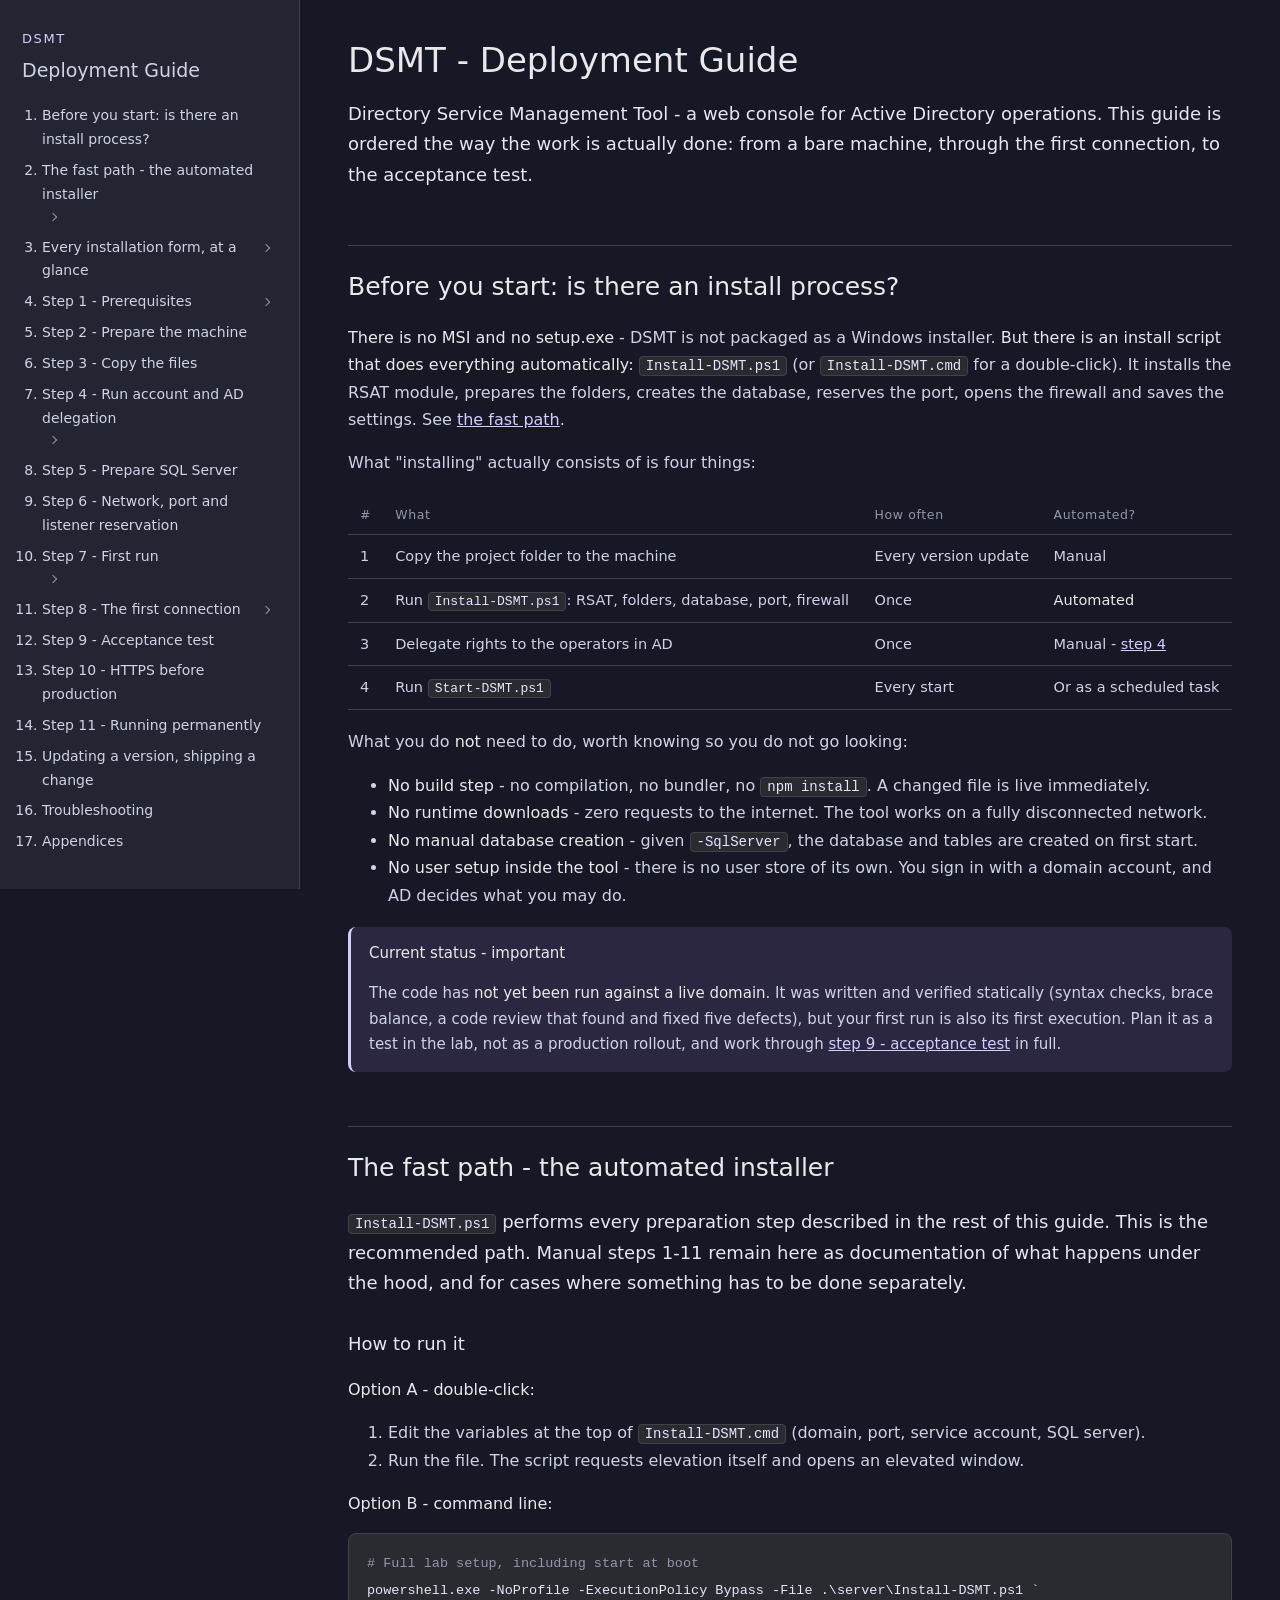
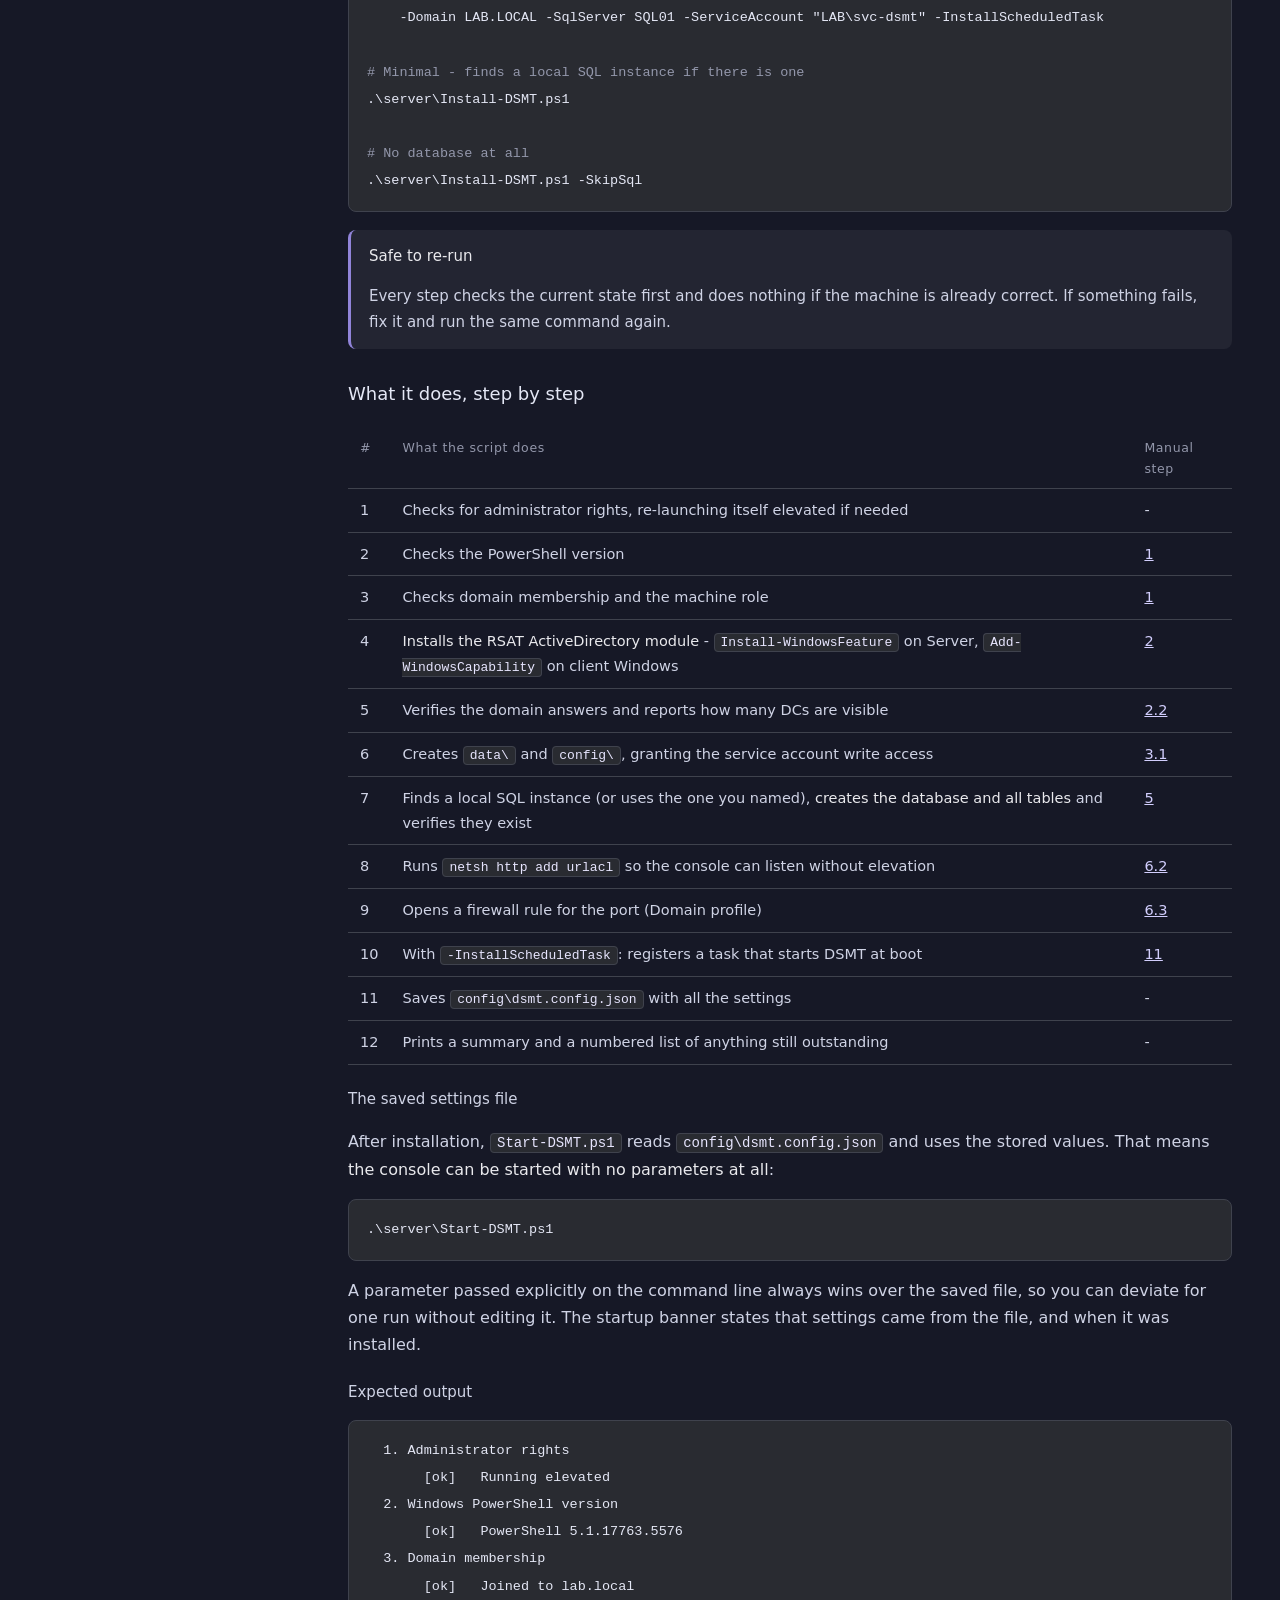
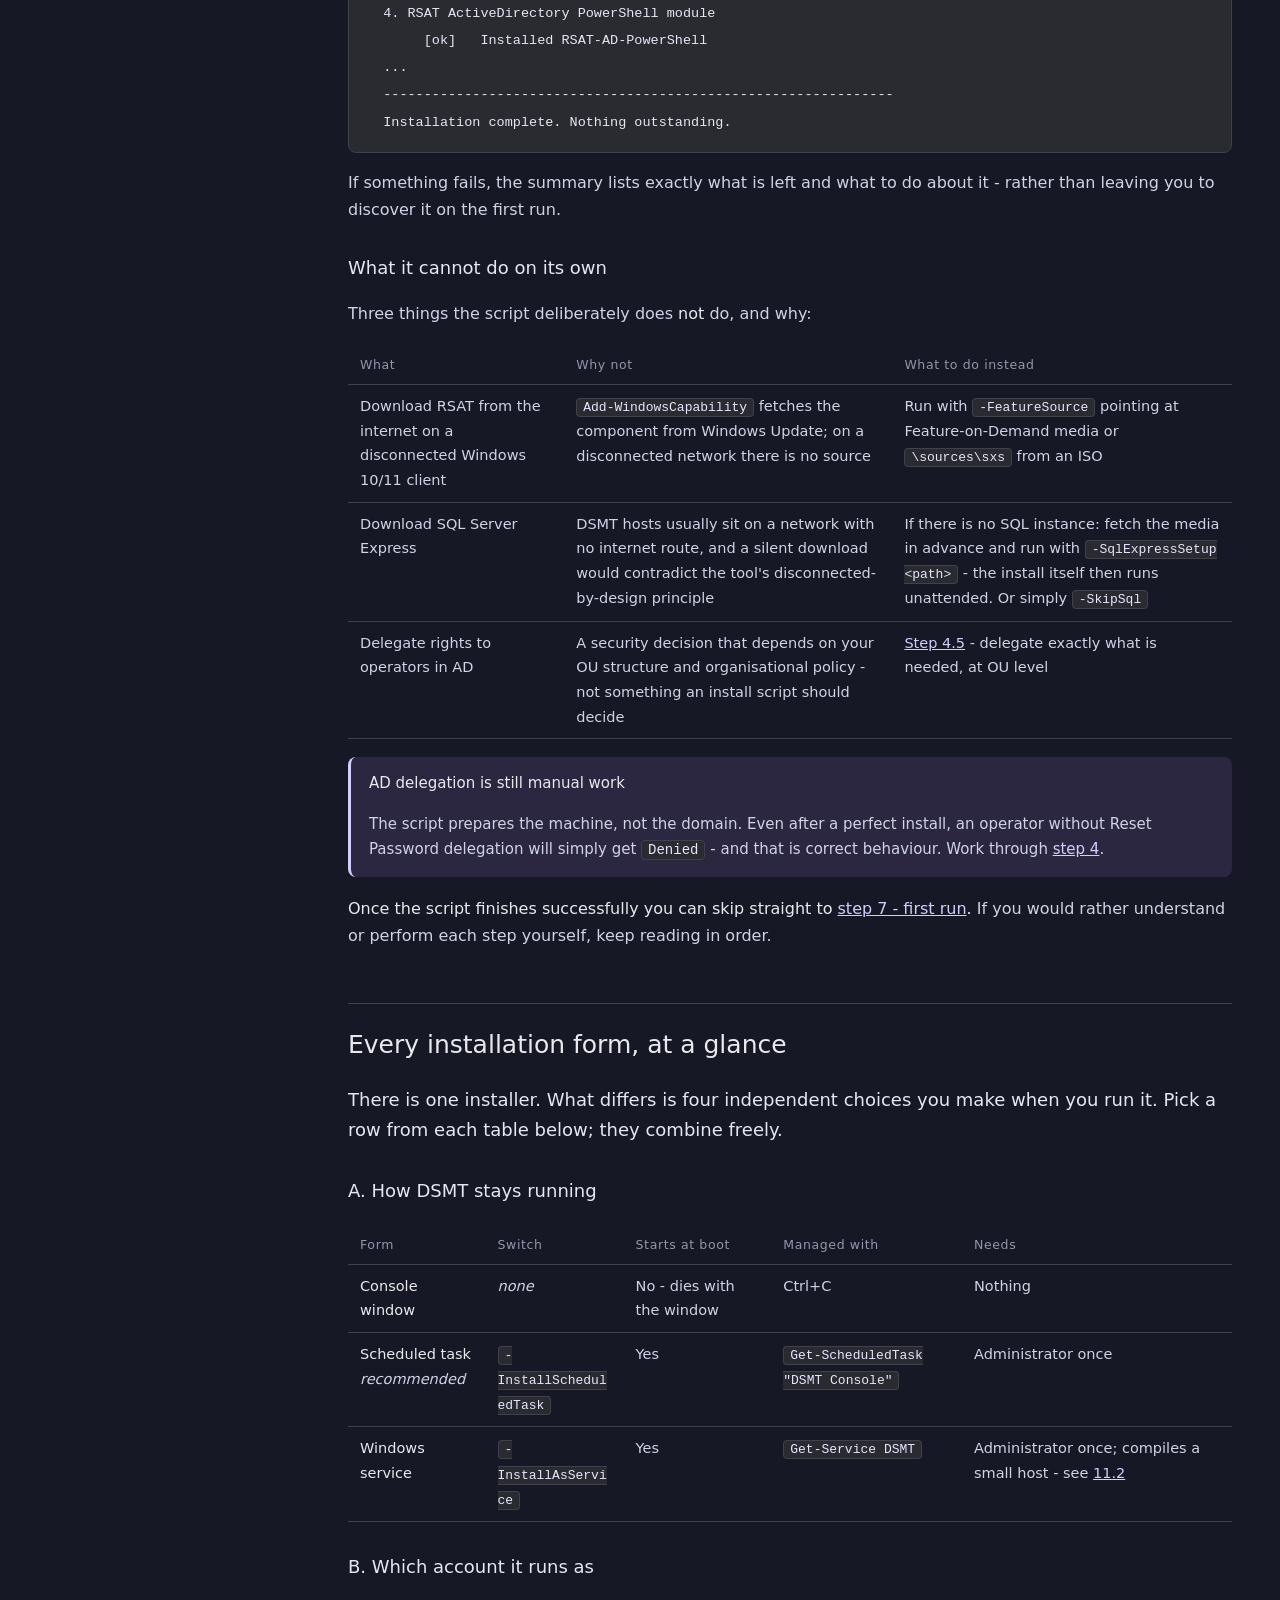
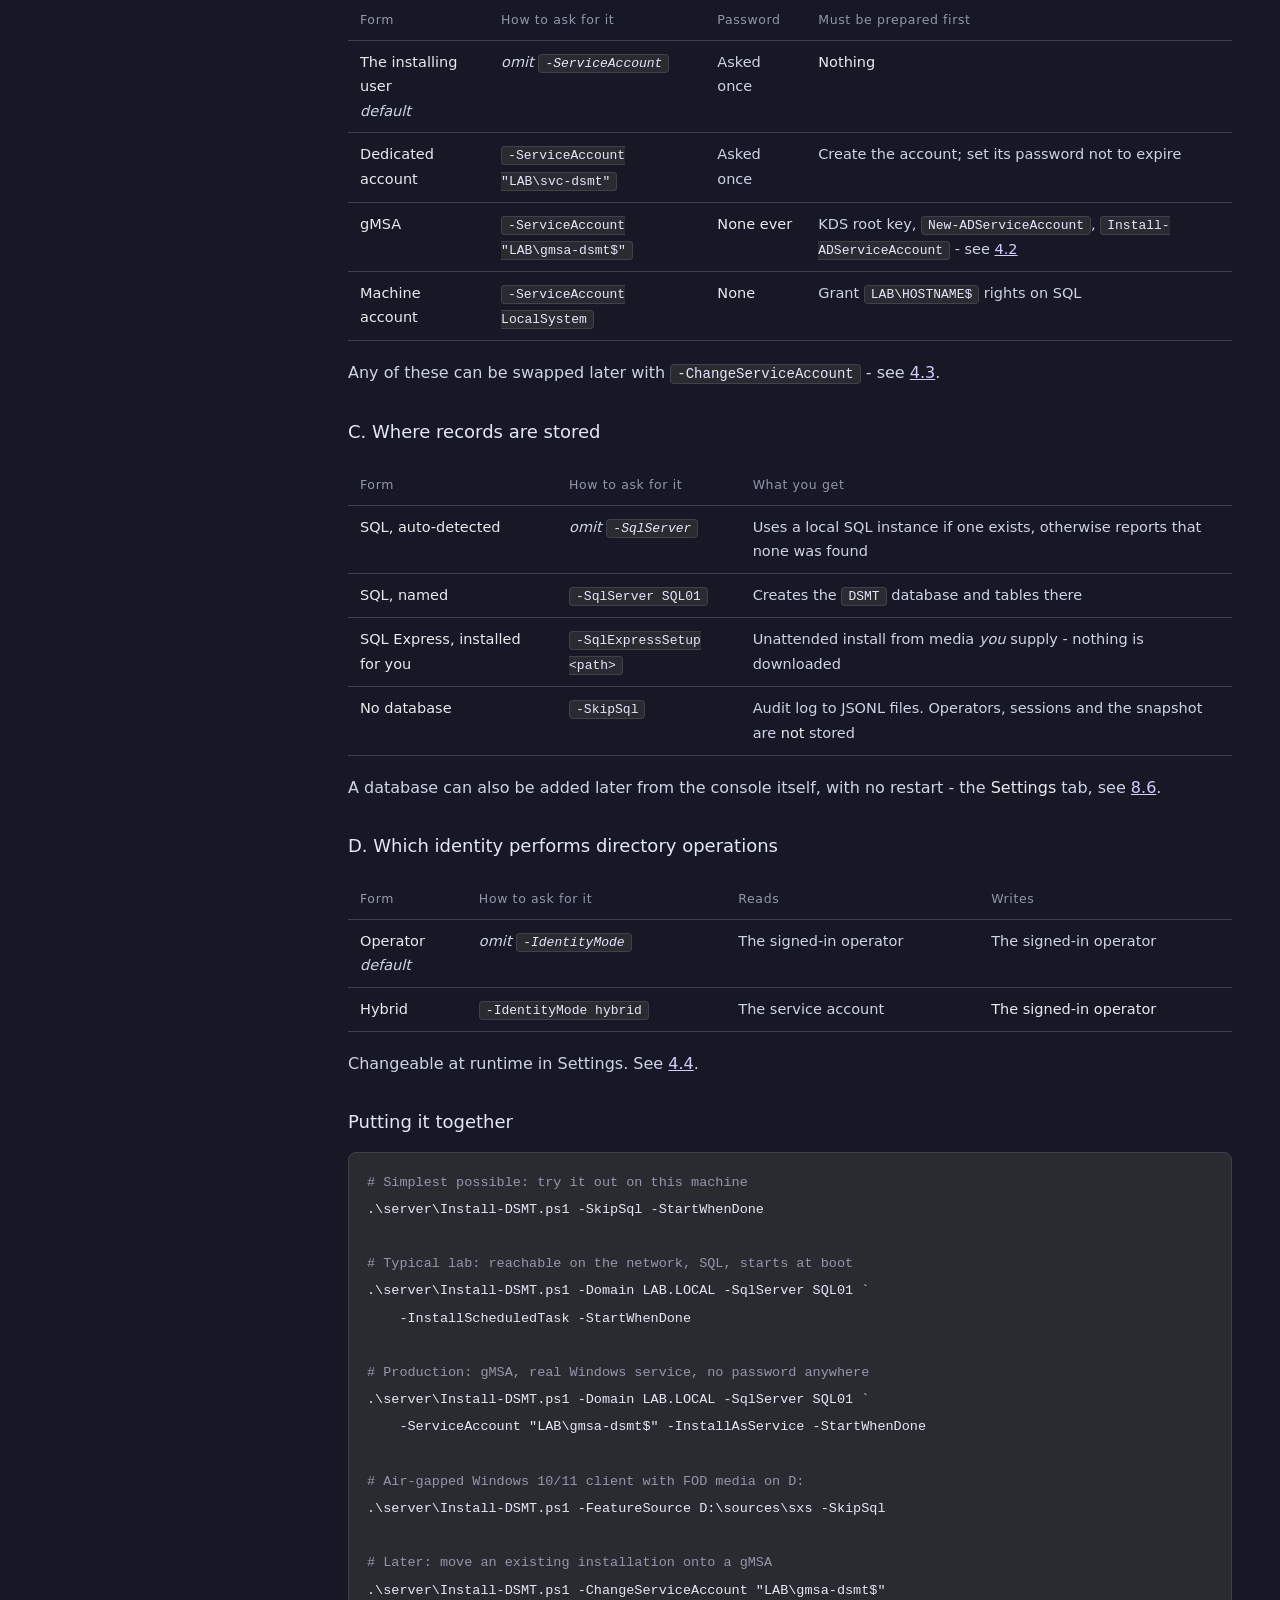
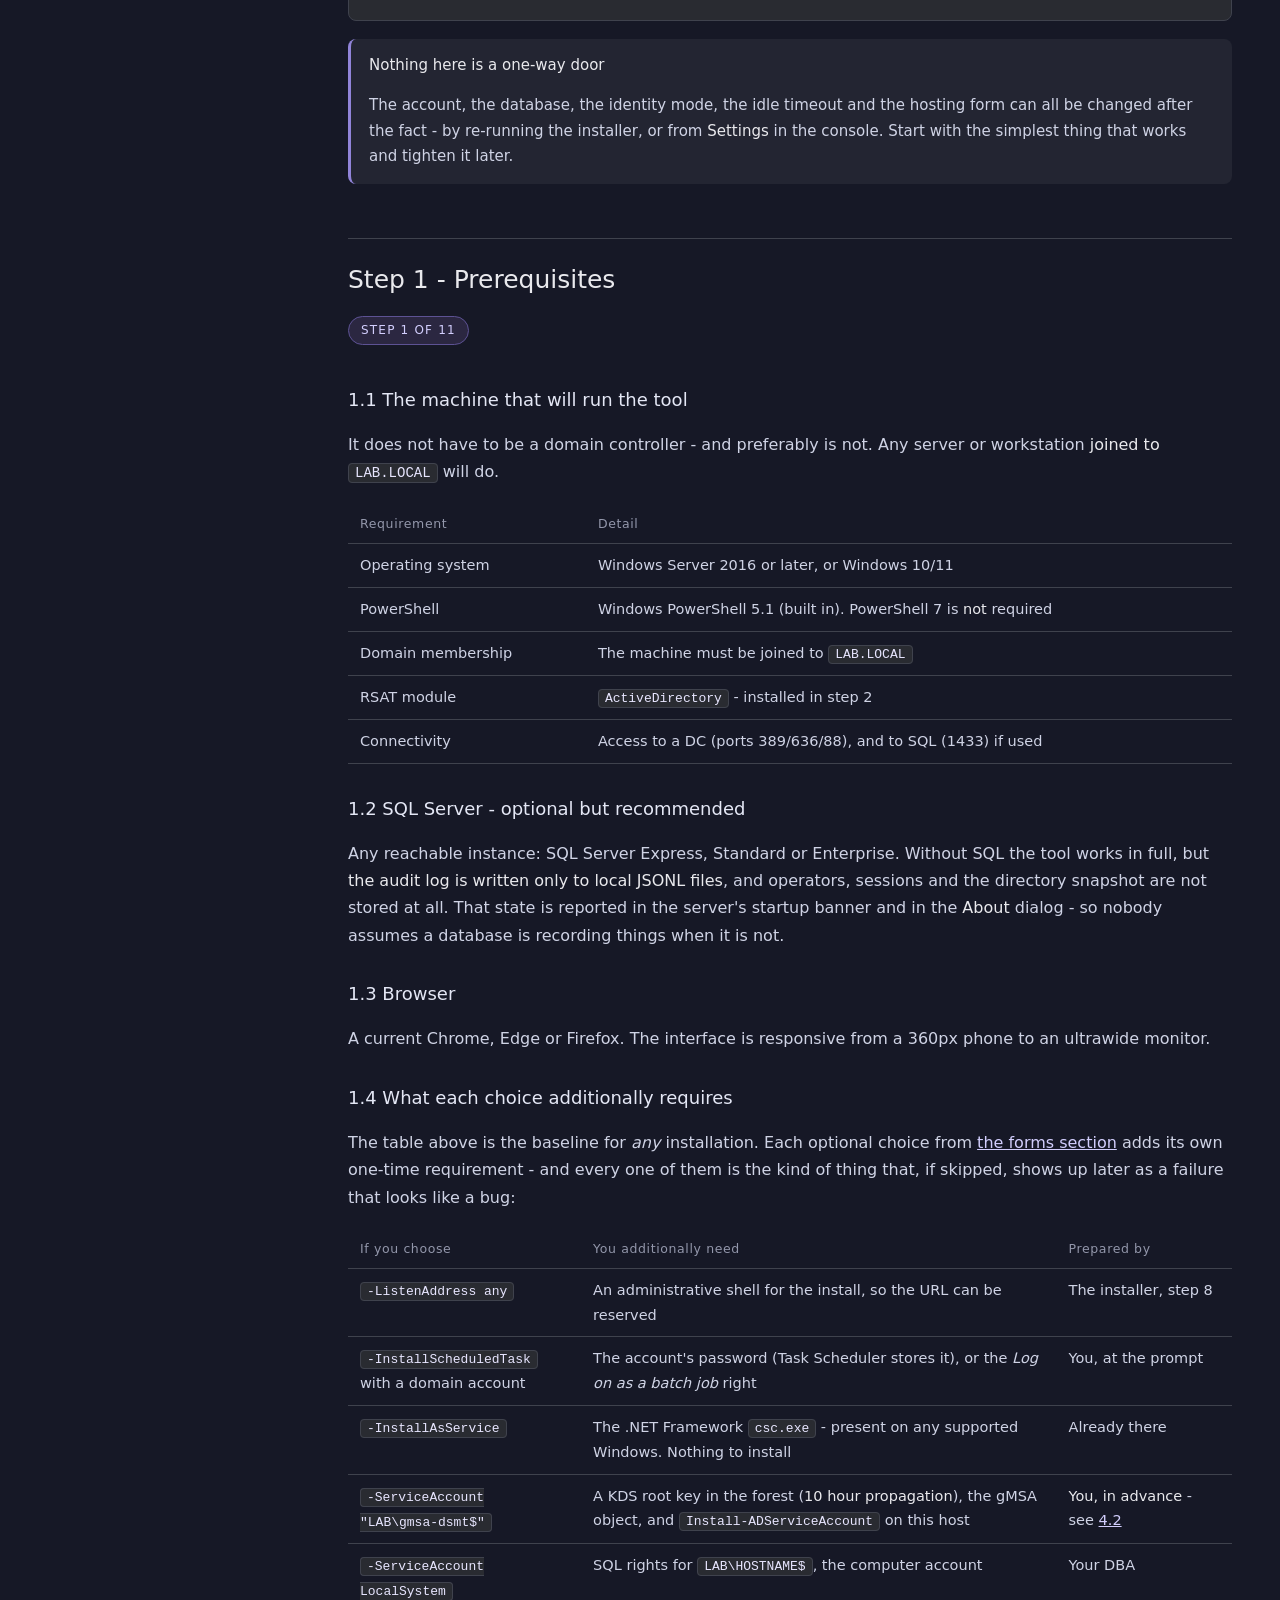
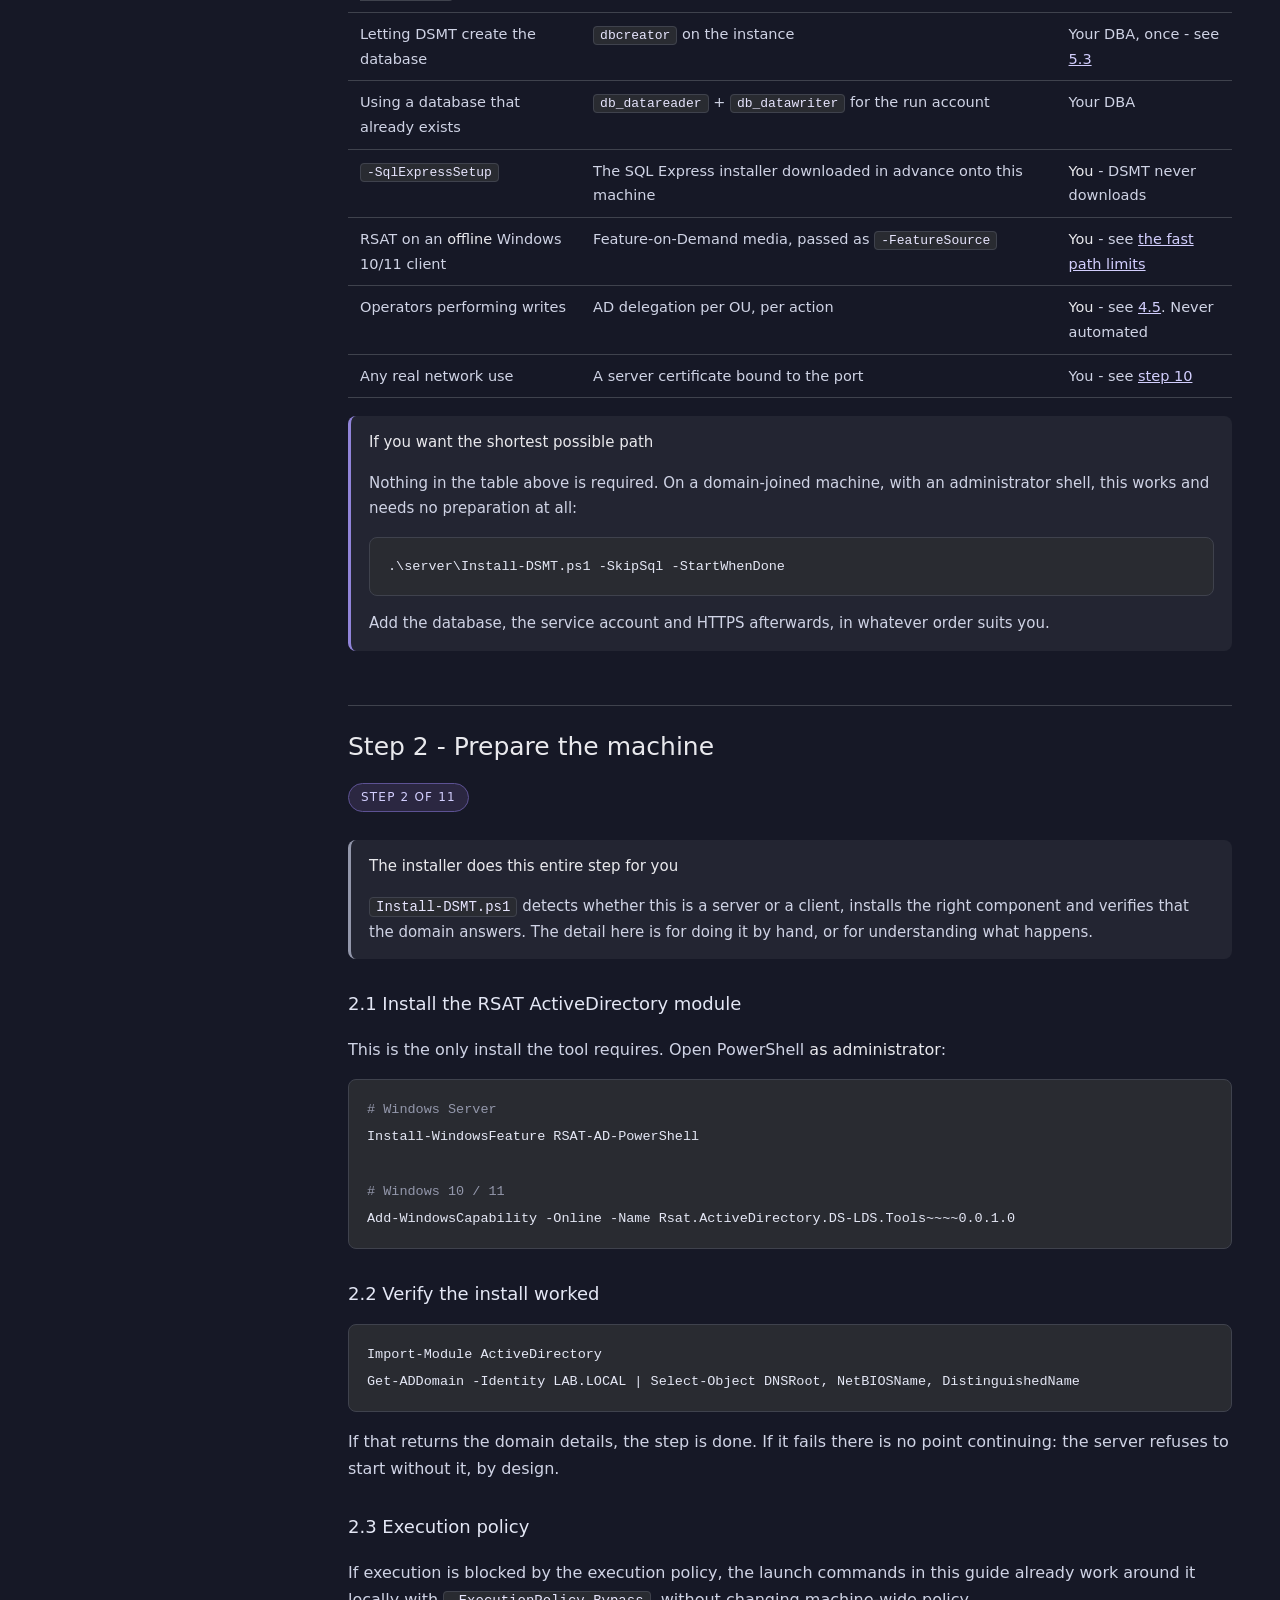
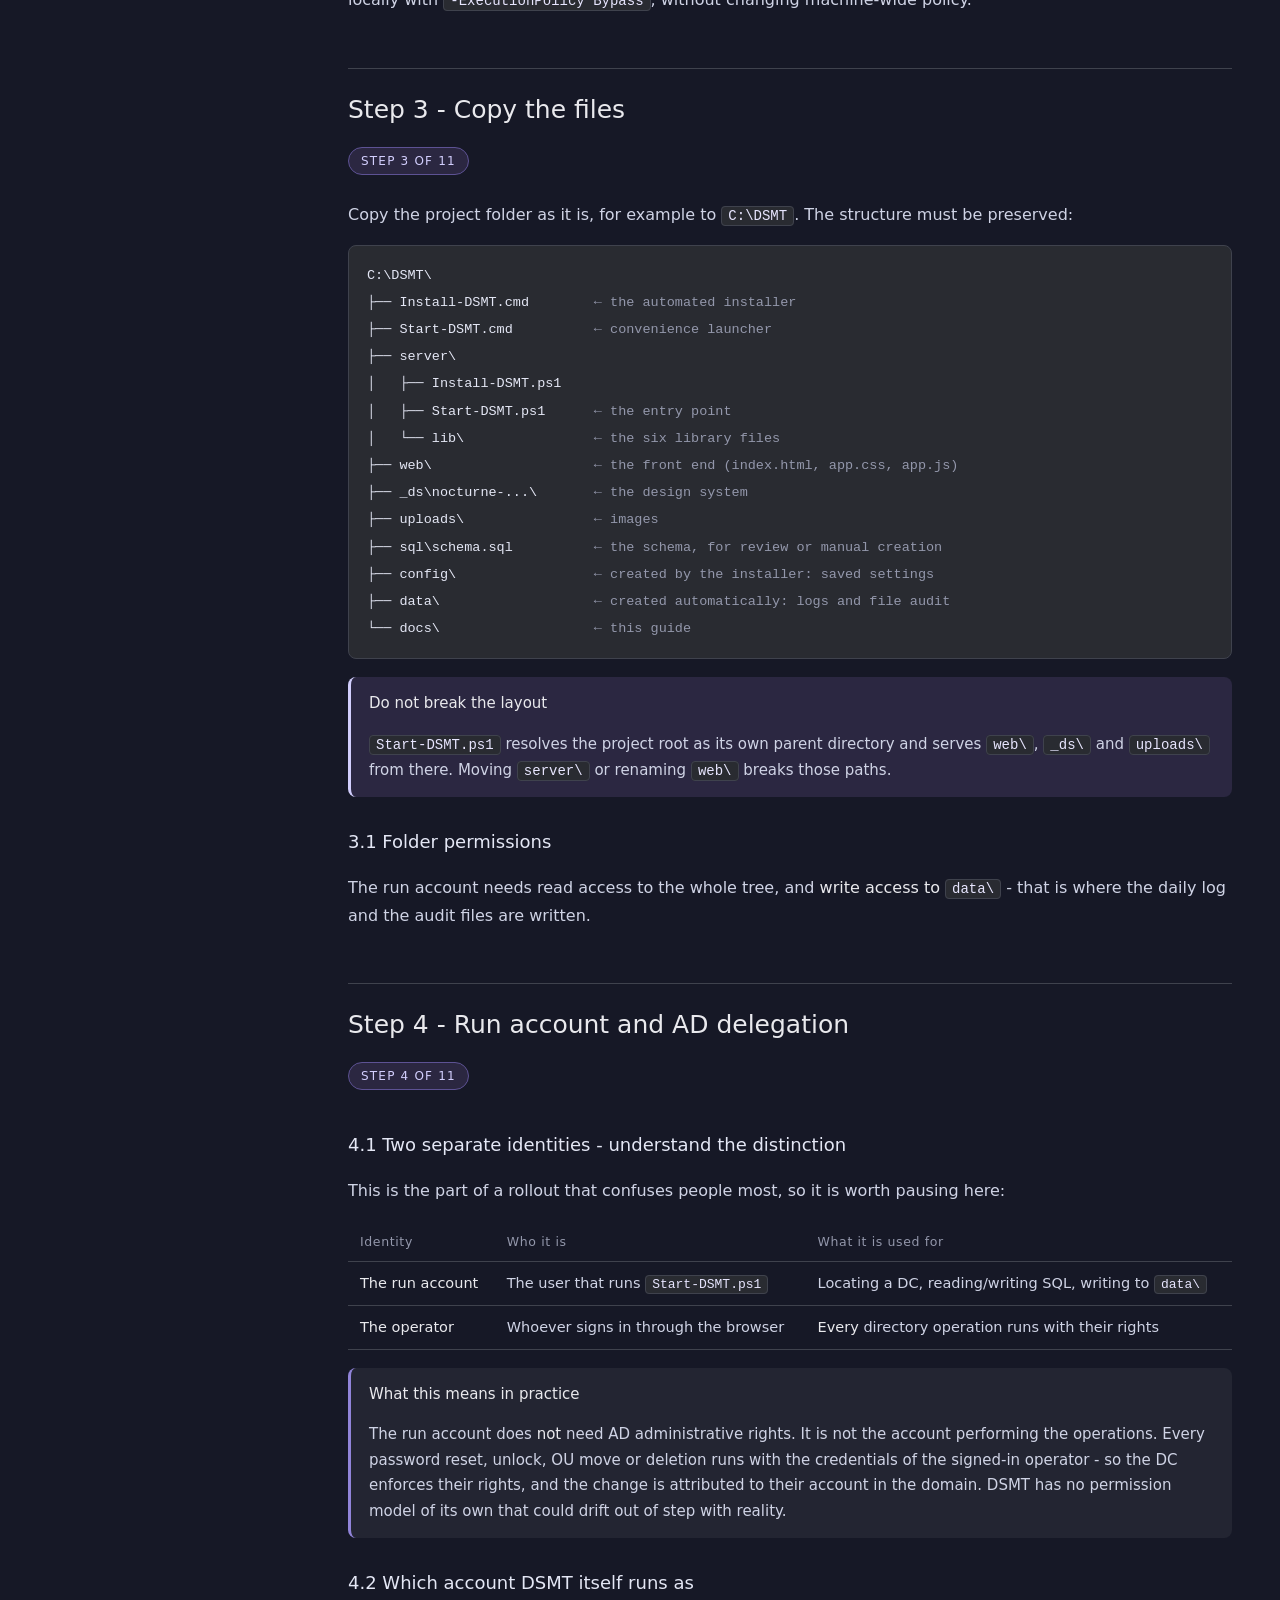
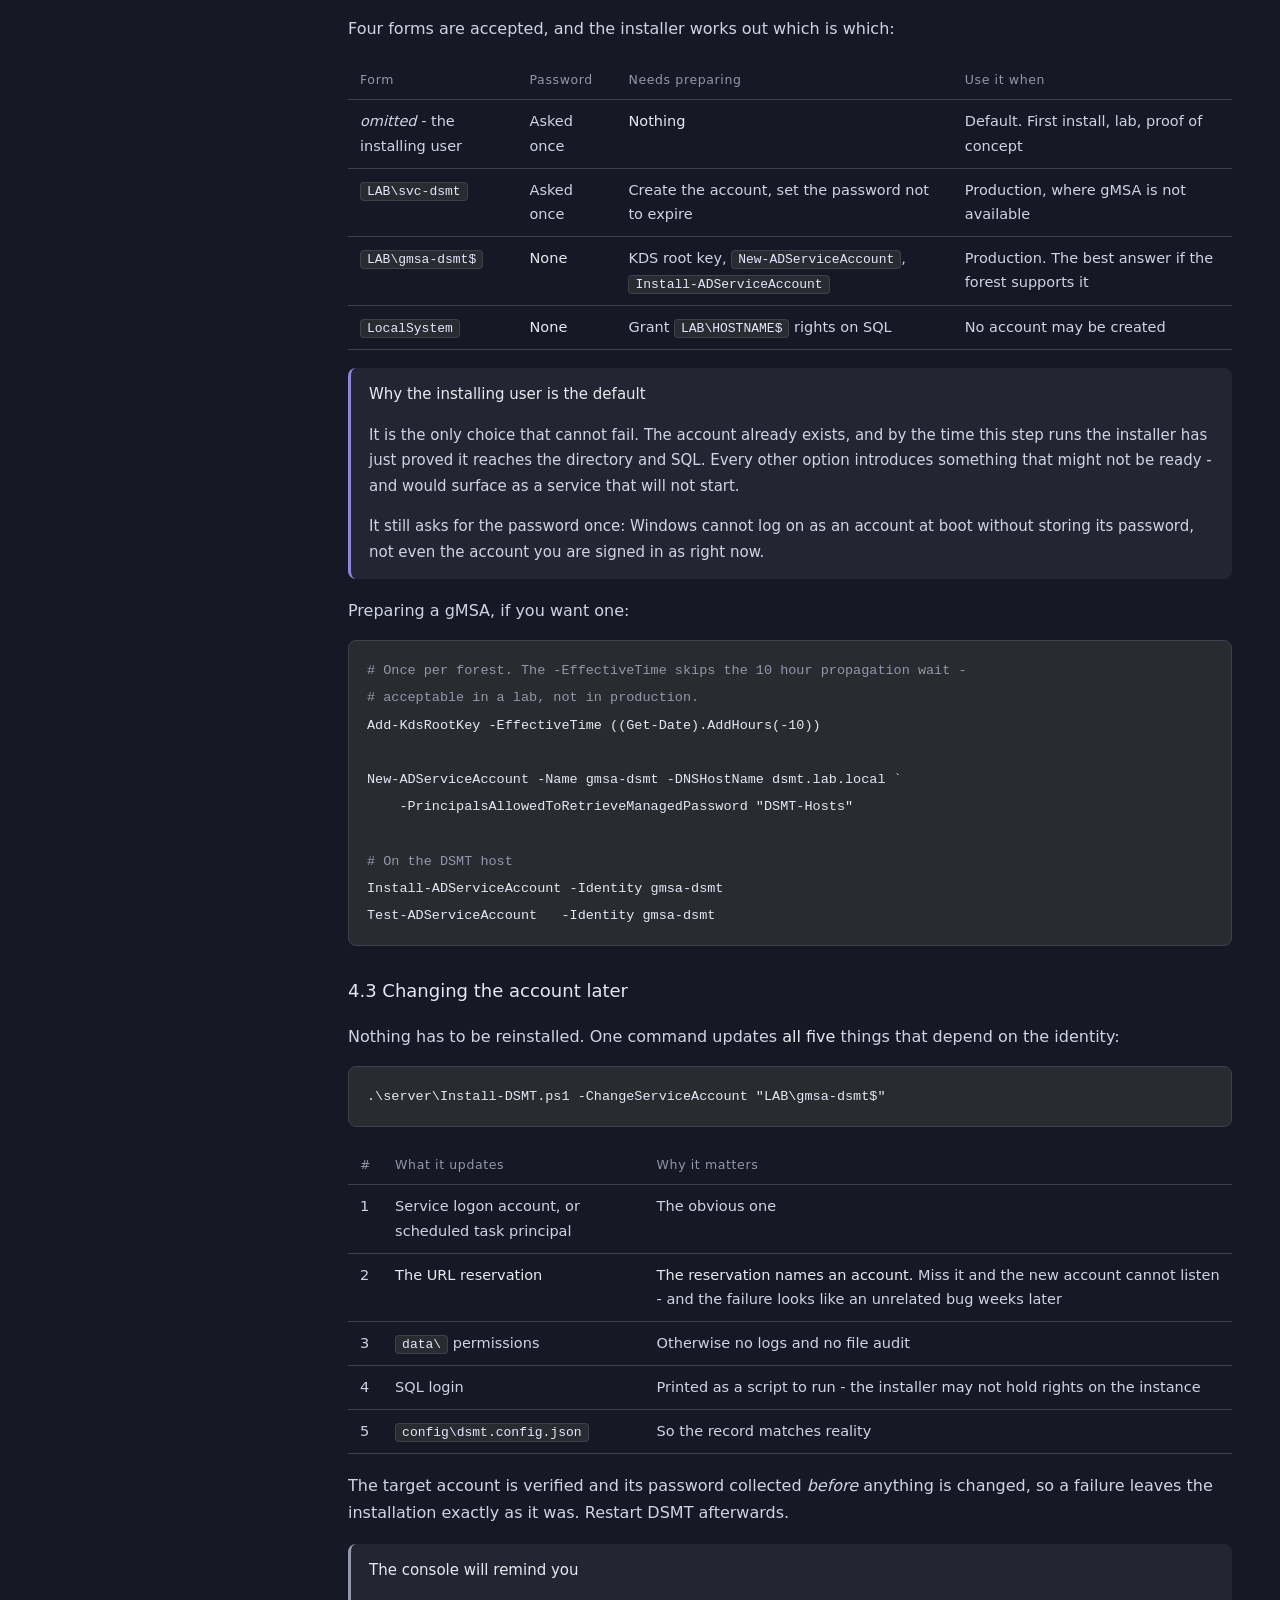
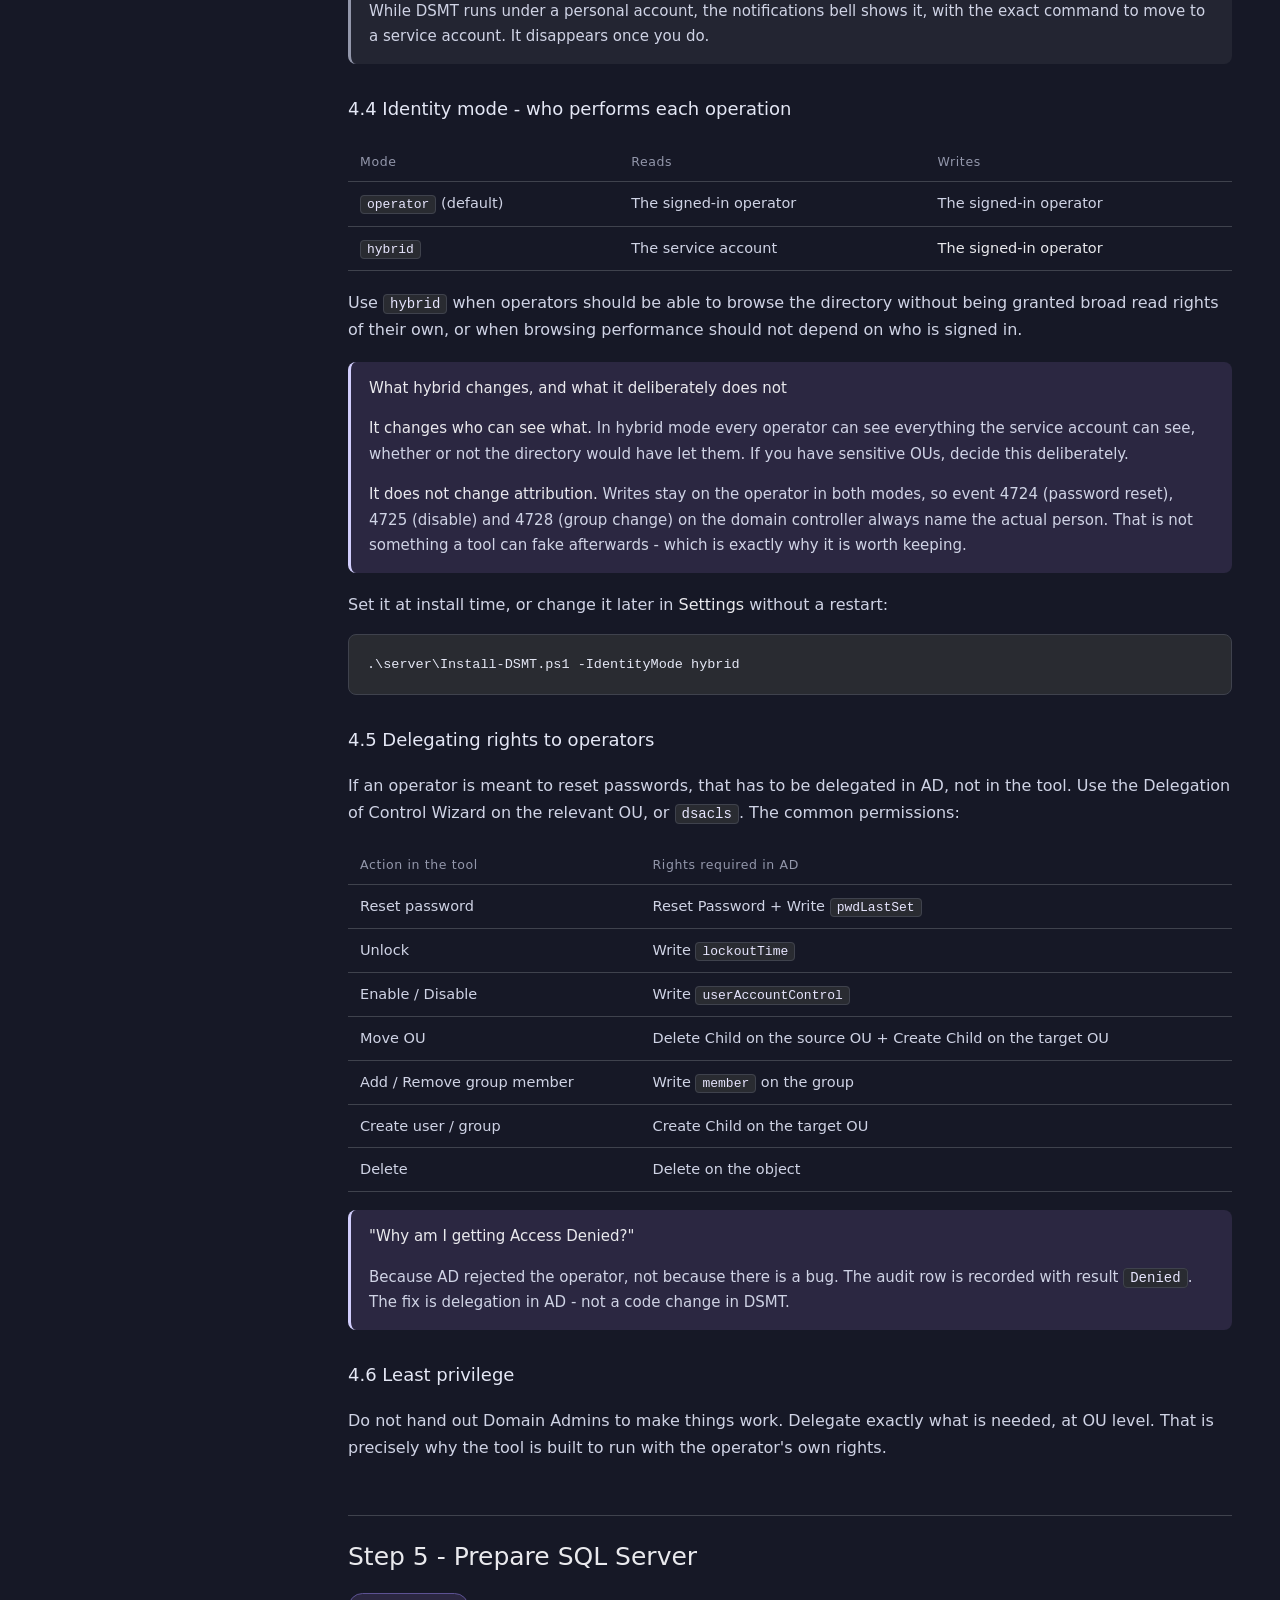
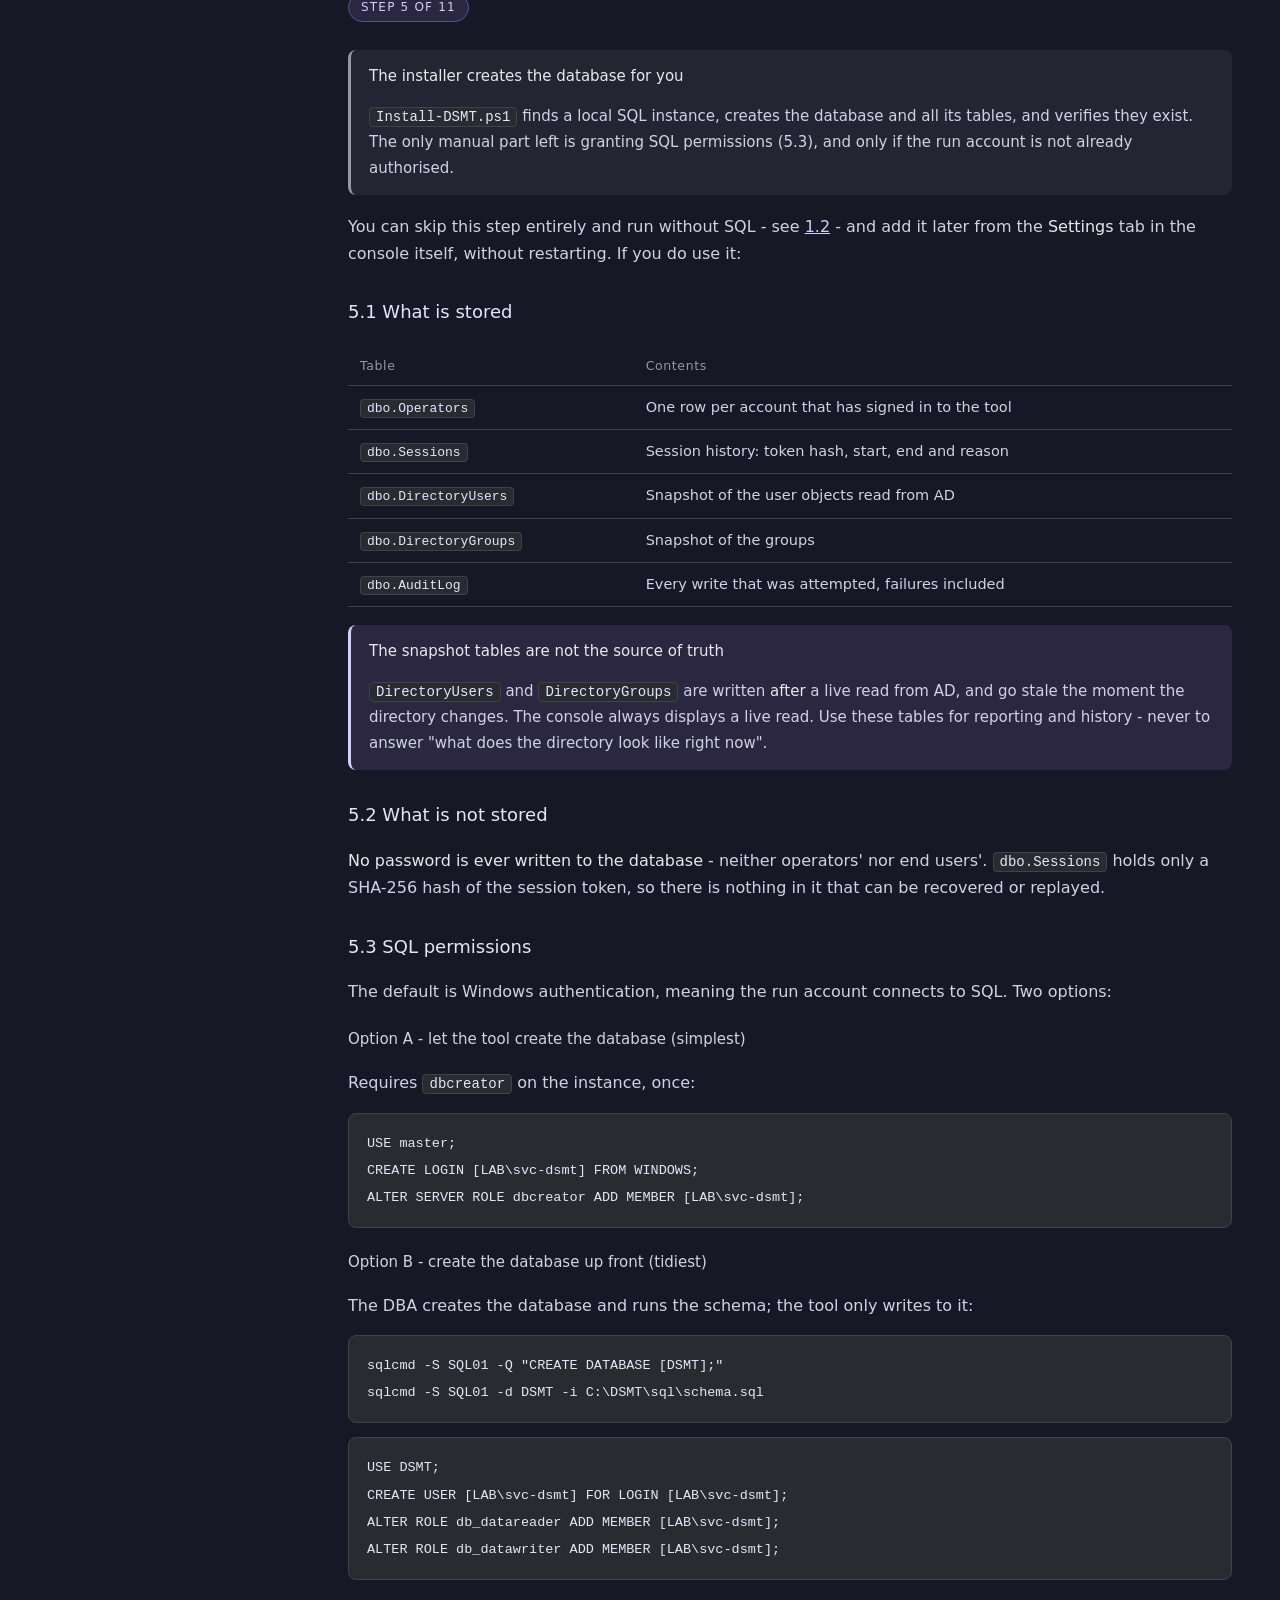
==== commit fcce13ce: "Make Settings a tab, with live SQL diagnostics and account guidance Settings moves out of a dialog a" ====
--- a/docs/deployment-guide.html
+++ b/docs/deployment-guide.html
@@ -690,7 +690,7 @@
 
 <p>
   A database can also be added later from the console itself, with no restart -
-  <strong>Menu &rarr; Settings</strong>, see <a href="#s8-db">8.6</a>.
+  the <strong>Settings</strong> tab, see <a href="#s8-db">8.6</a>.
 </p>
 
 <h3 id="forms-identity">D. Which identity performs directory operations</h3>
@@ -1139,7 +1139,7 @@
 
 <p>
   You can skip this step entirely and run without SQL - see <a href="#s1">1.2</a>
-  - and add it later from <strong>Menu &rarr; Settings</strong> in the console
+  - and add it later from the <strong>Settings</strong> tab in the console
   itself, without restarting. If you do use it:
 </p>
 
@@ -1386,14 +1386,15 @@
   <tr><td>Users / Groups tabs</td><td>Live lists from the directory. Search runs against AD, it does not filter a preloaded table</td></tr>
   <tr><td>Bell icon</td><td>Notifications raised from real server state - for example, that no SQL database is configured, with a button to create one</td></tr>
   <tr><td><strong>About</strong> button</td><td>Version, domain, forest, DC list, and where records are stored</td></tr>
-  <tr><td>Menu (three lines)</td><td>Navigation, <strong>Settings</strong>, About, refresh from the directory, and sign out</td></tr>
+  <tr><td><strong>Settings</strong> tab</td><td>System information, the database, the identity mode, the service account and the idle timeout - a full screen, not a dialog</td></tr>
+  <tr><td>Menu (three lines)</td><td>Navigation, About, refresh from the directory, and sign out</td></tr>
   <tr><td>Audit log</td><td>Every write performed through the tool, filterable by category and by date range</td></tr>
 </table>
 
 <h3 id="s8-db">8.6 Creating the database from the console</h3>
 <p>
   If DSMT was started without SQL, the bell shows a notification saying so.
-  <strong>Menu &rarr; Settings</strong> lets you enter a SQL Server instance and
+  the <strong>Settings</strong> tab lets you enter a SQL Server instance and
   create the DSMT database and its tables without restarting the server. The
   setting is saved to <code>config\dsmt.config.json</code>, so it survives a
   restart, and the change is written to the audit log.
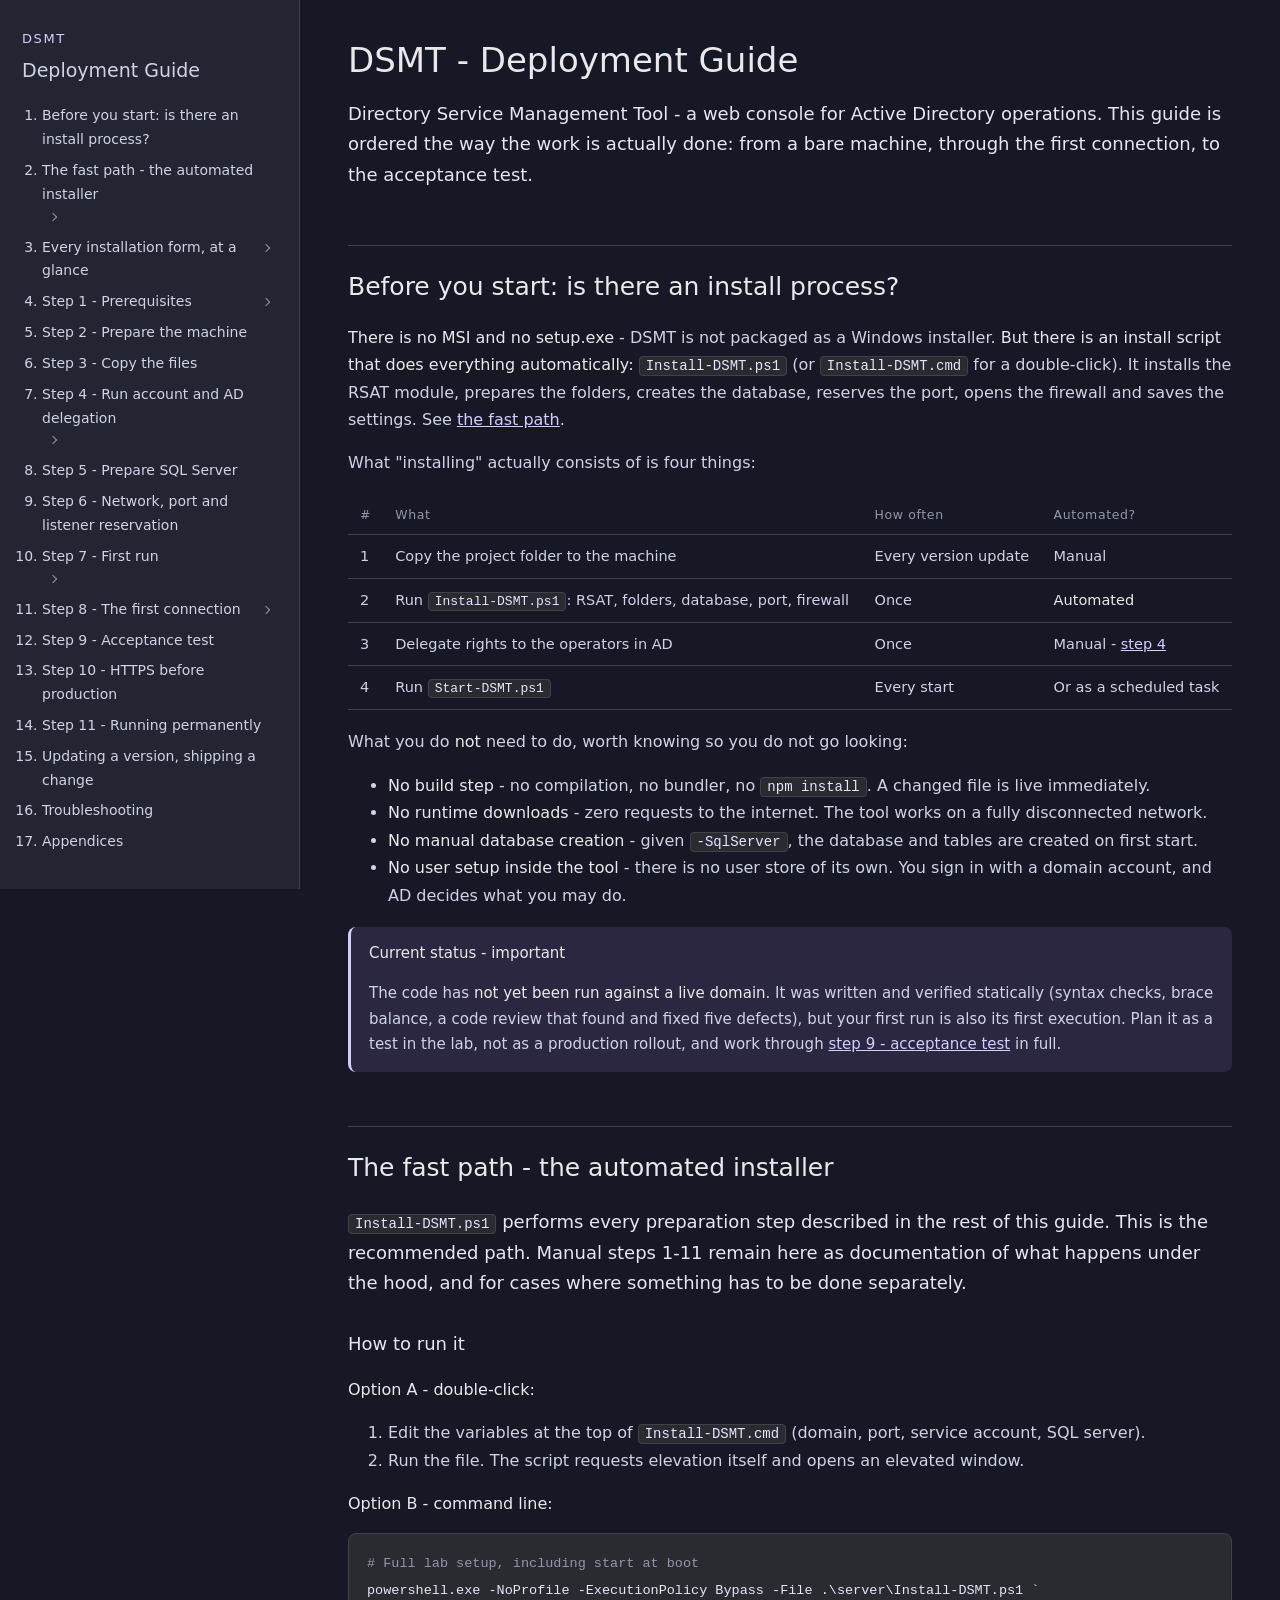
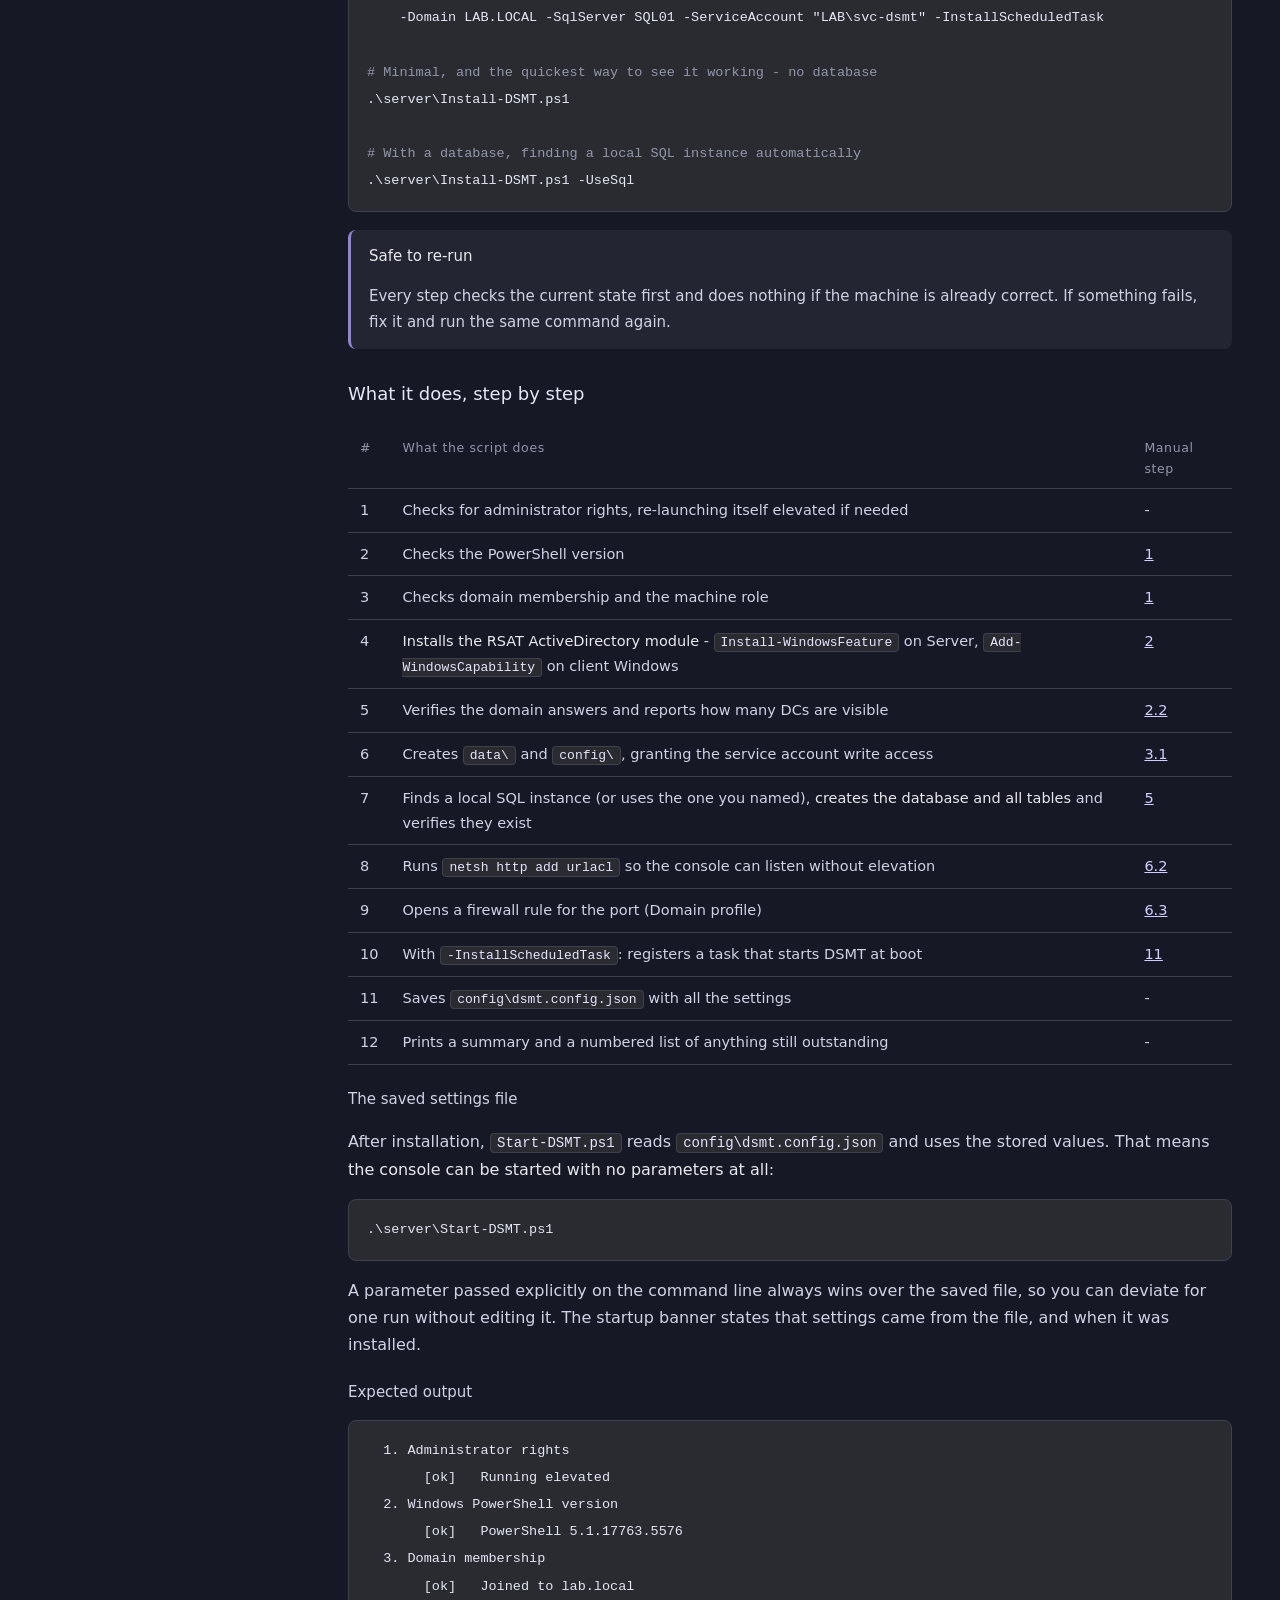
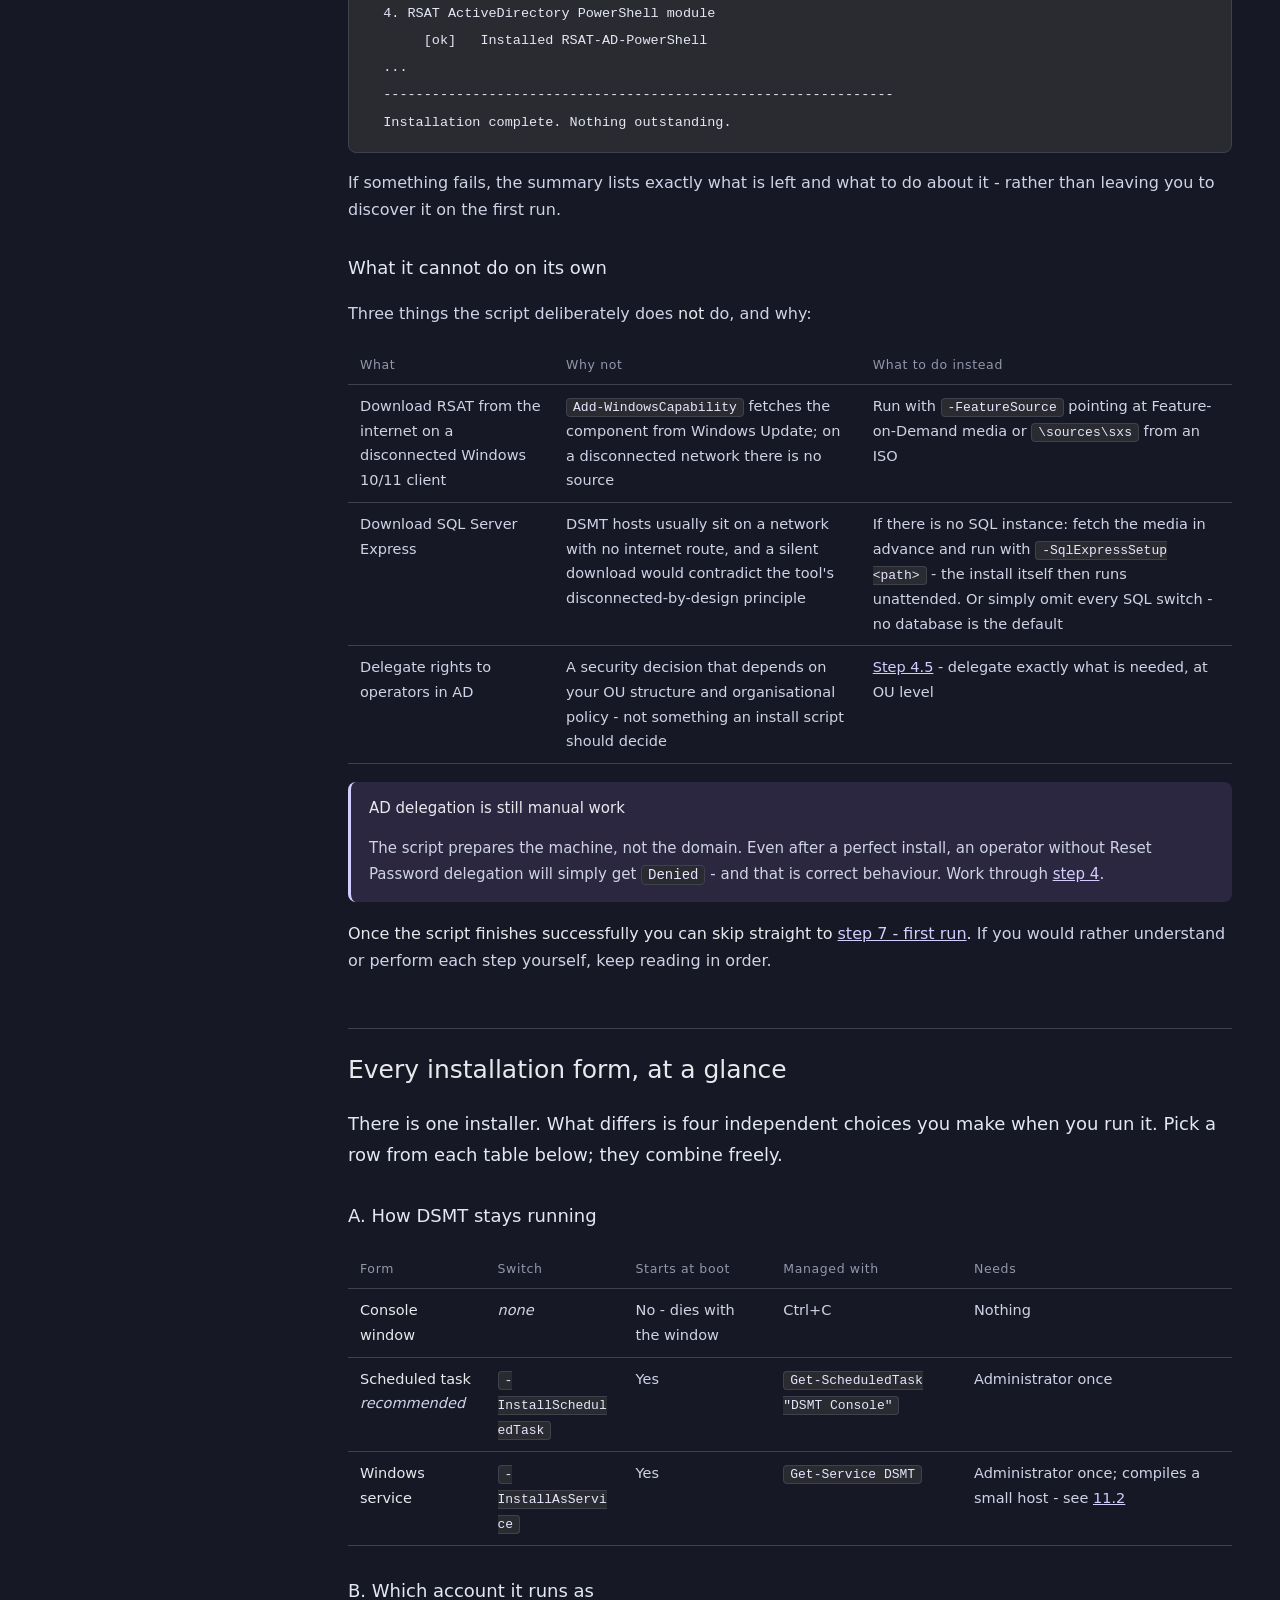
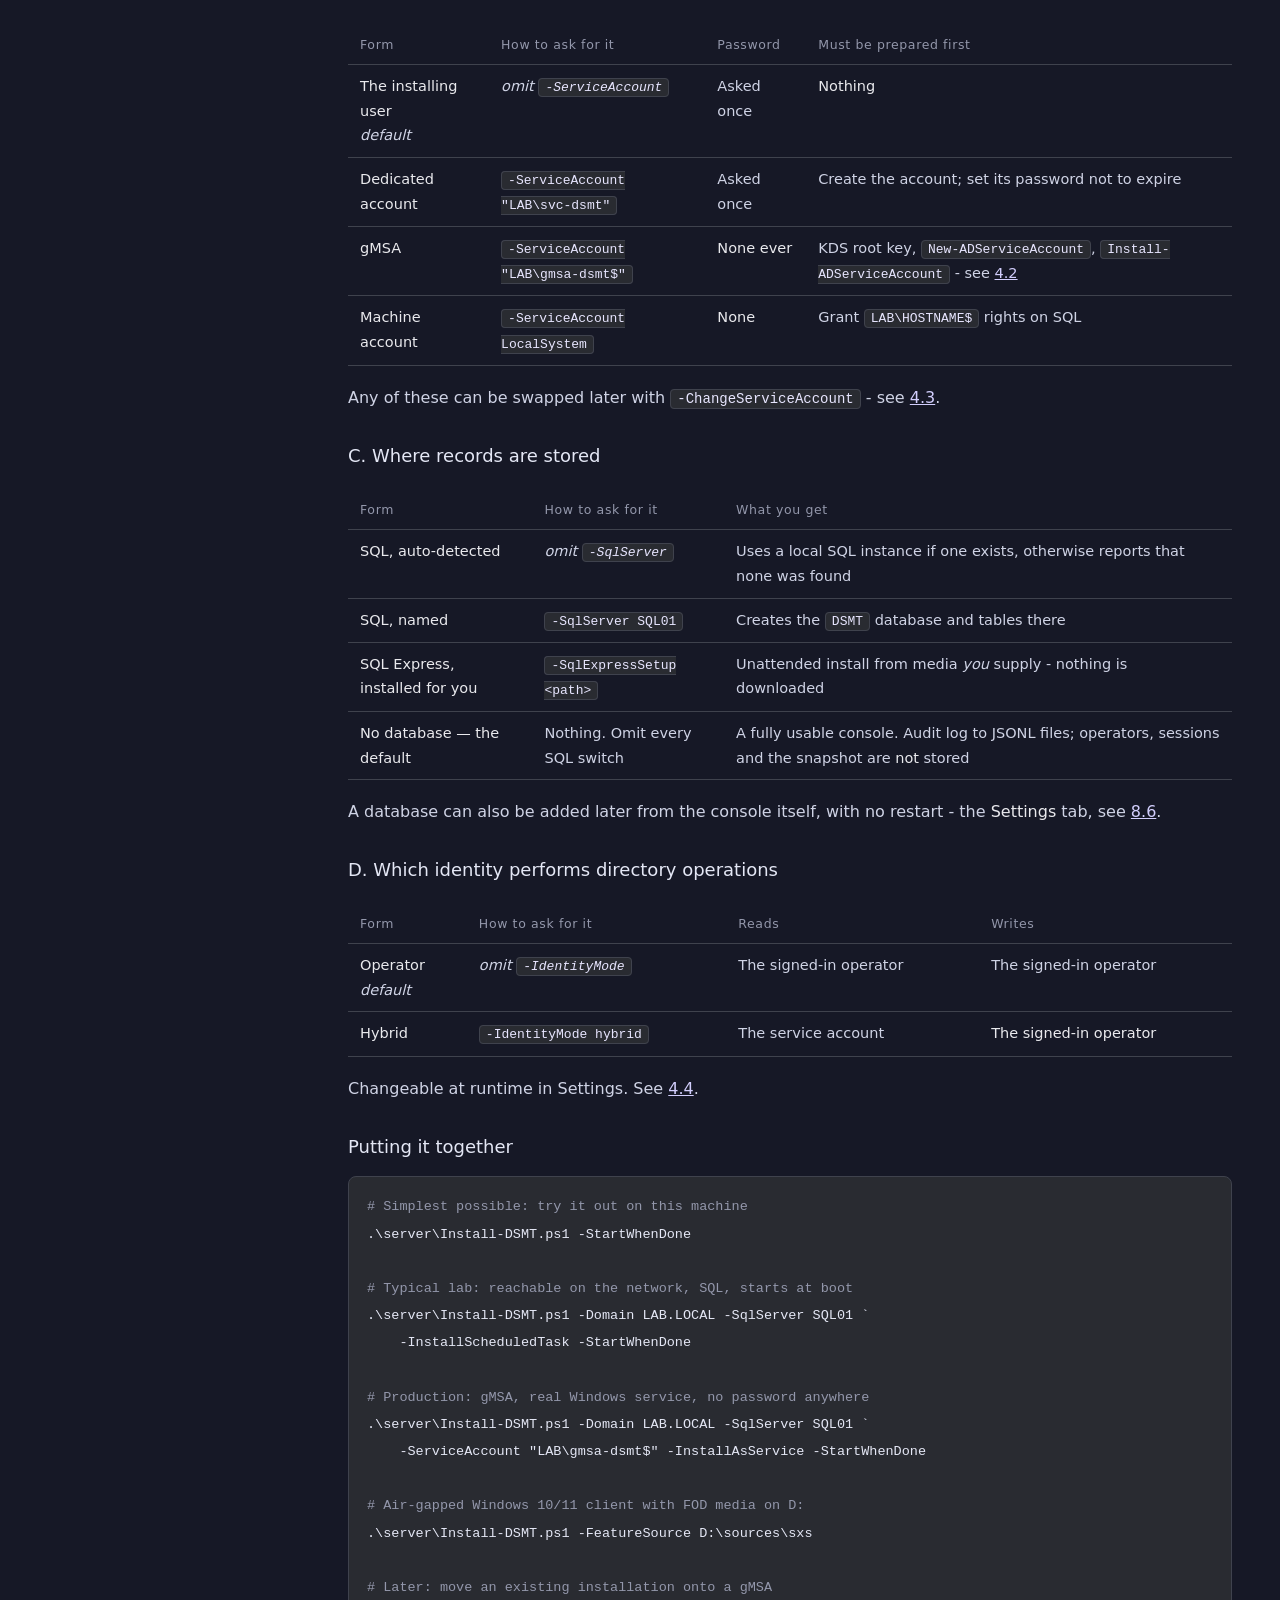
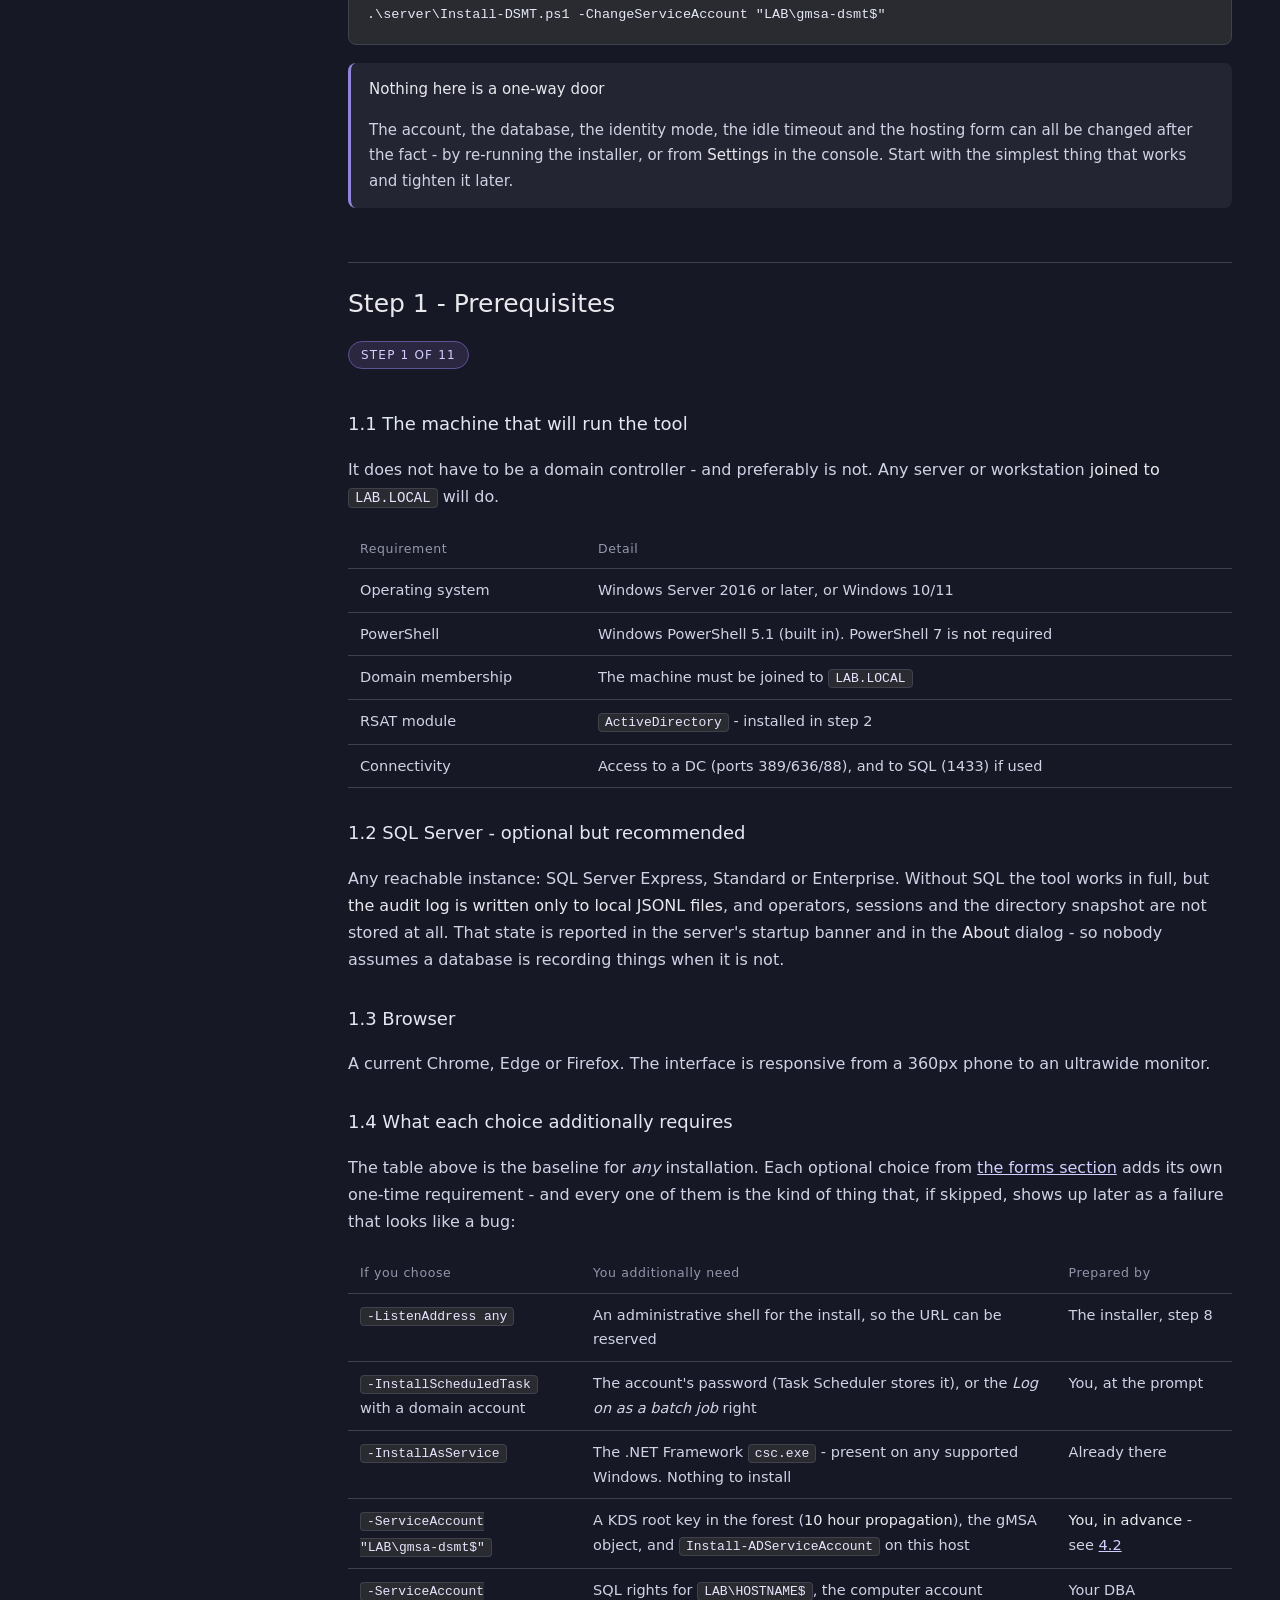
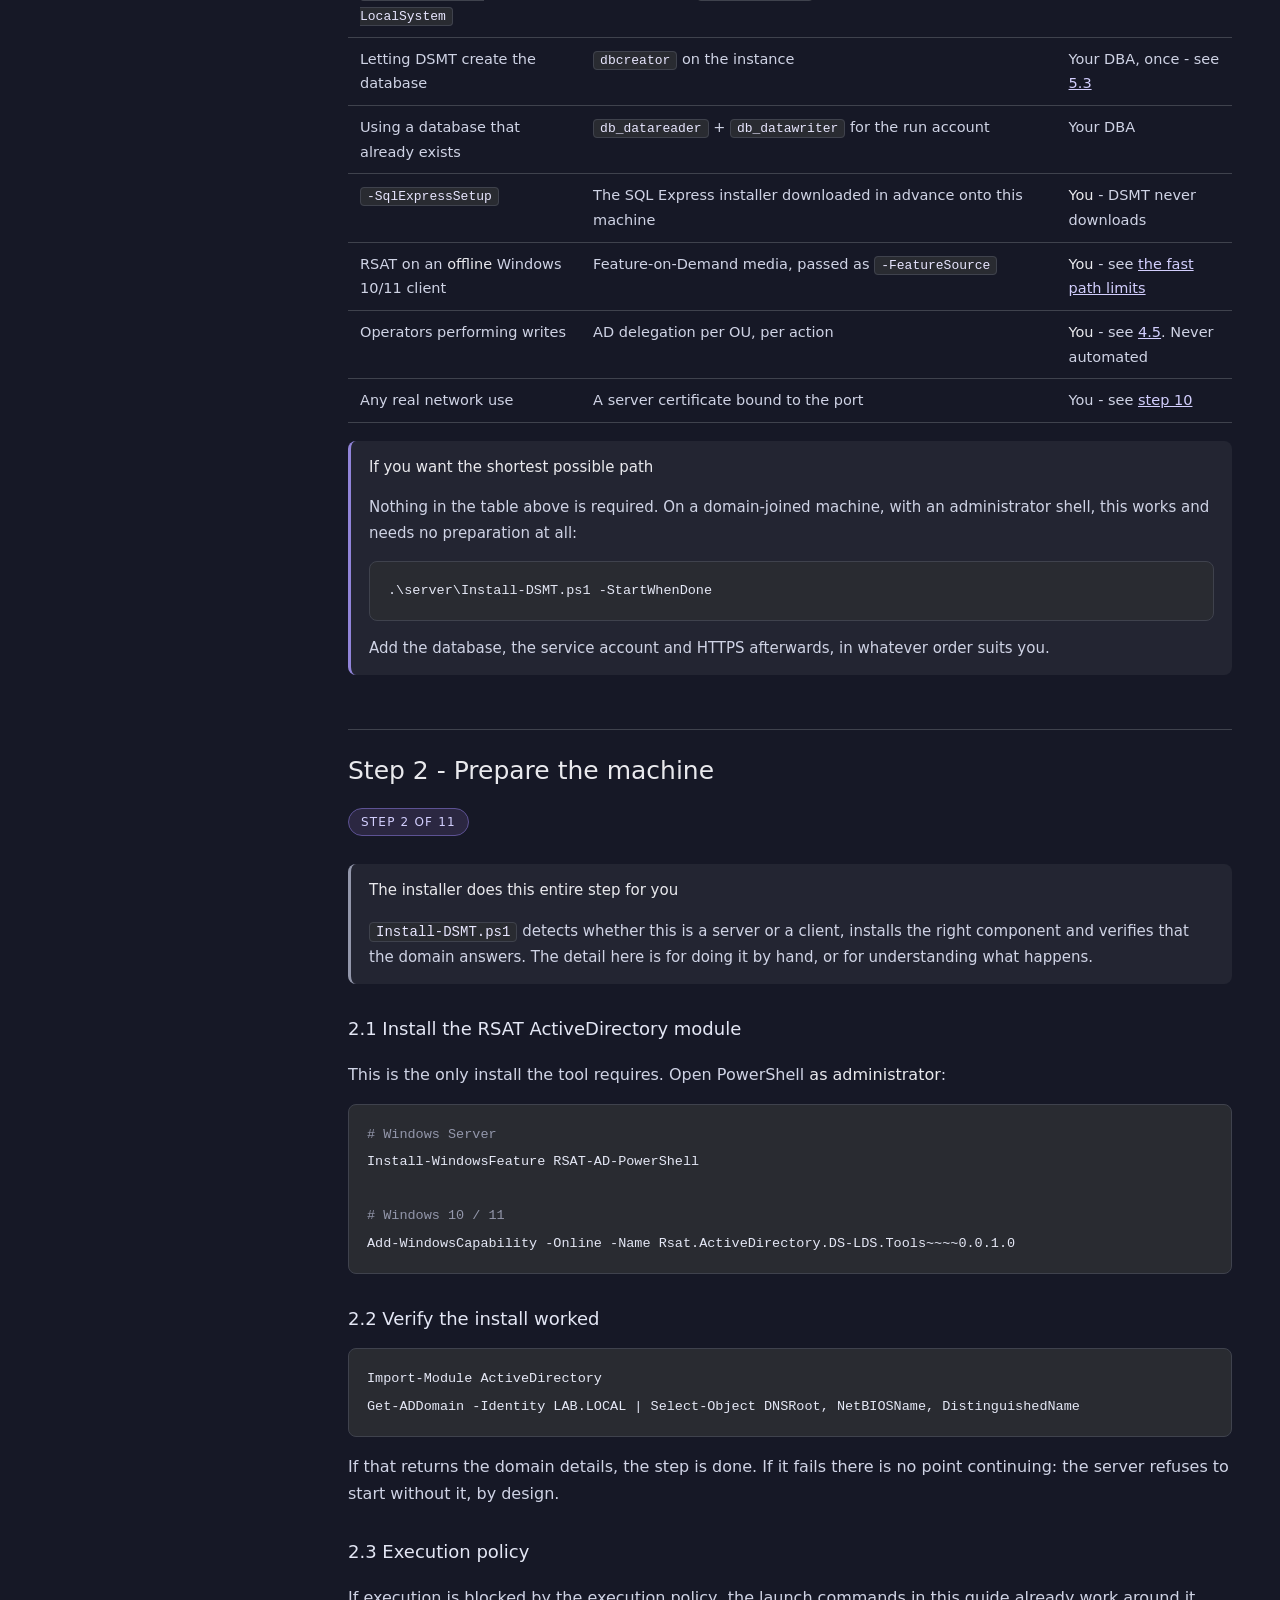
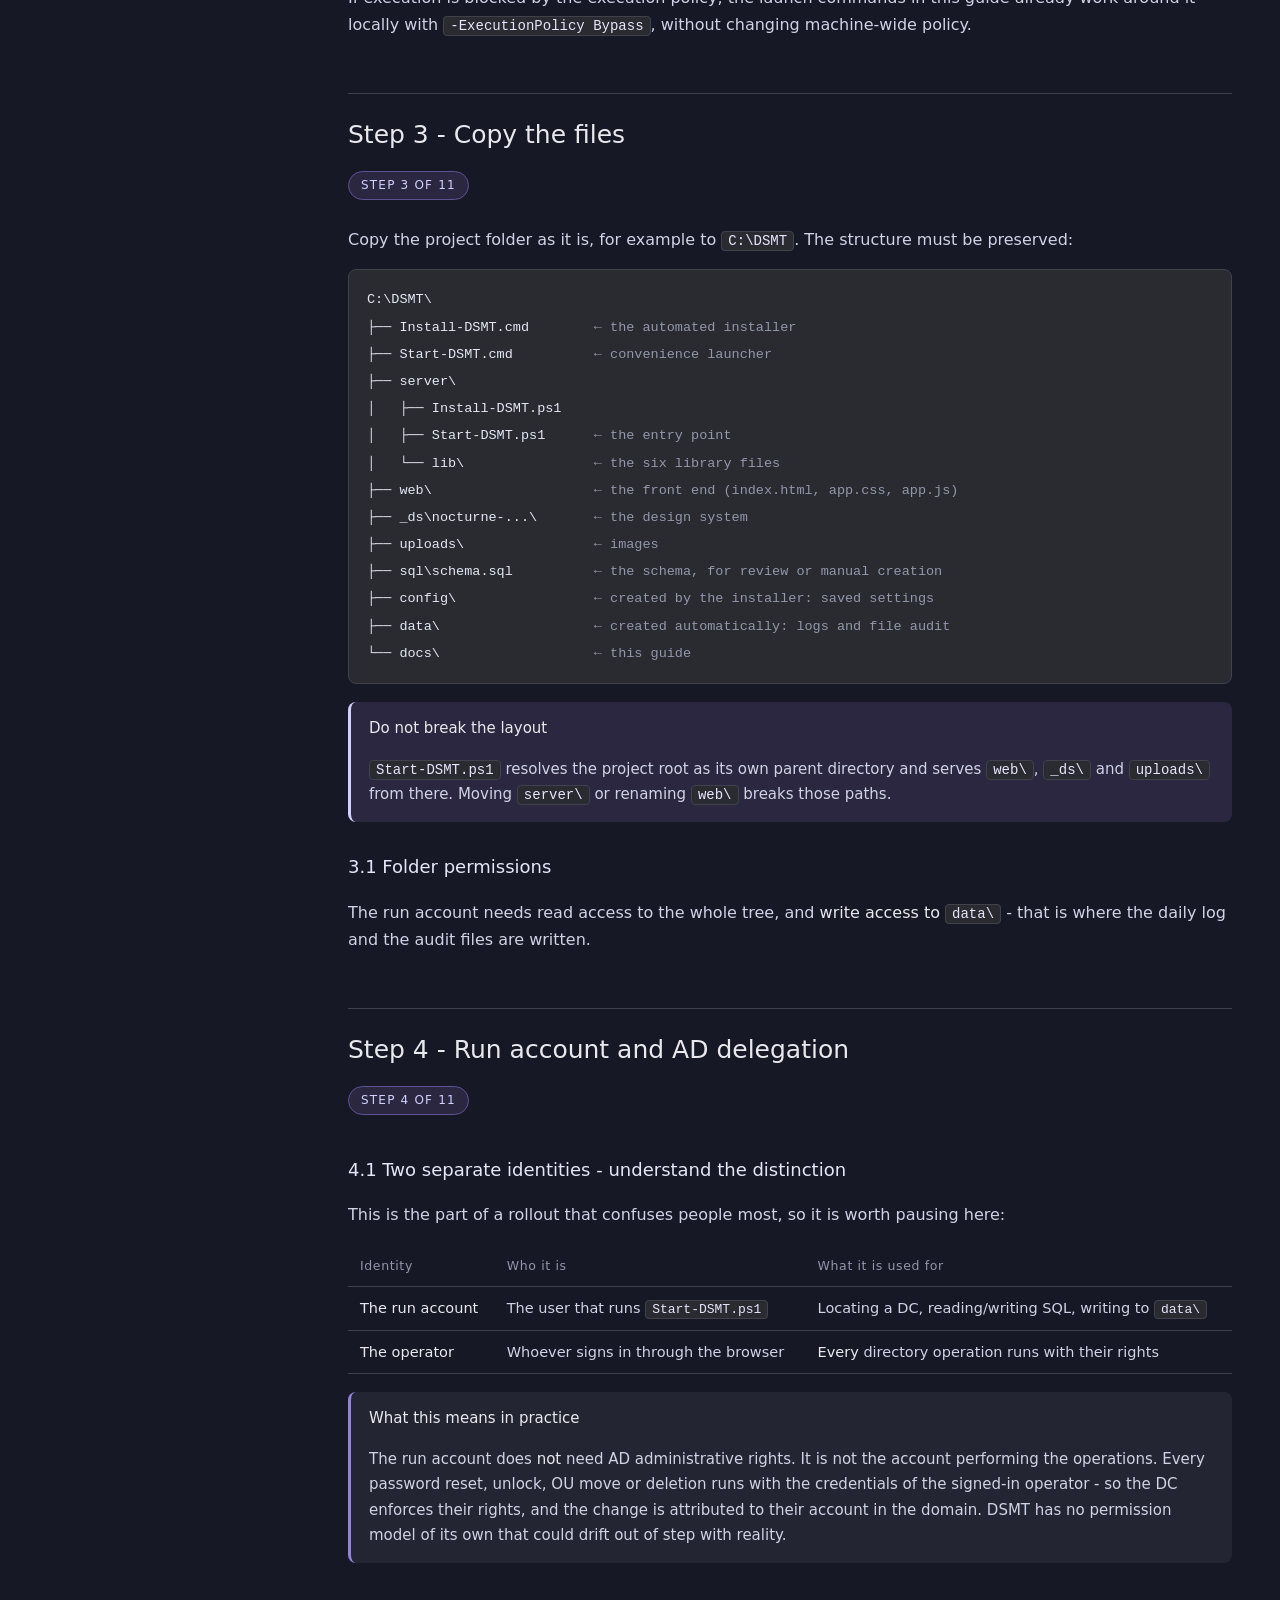
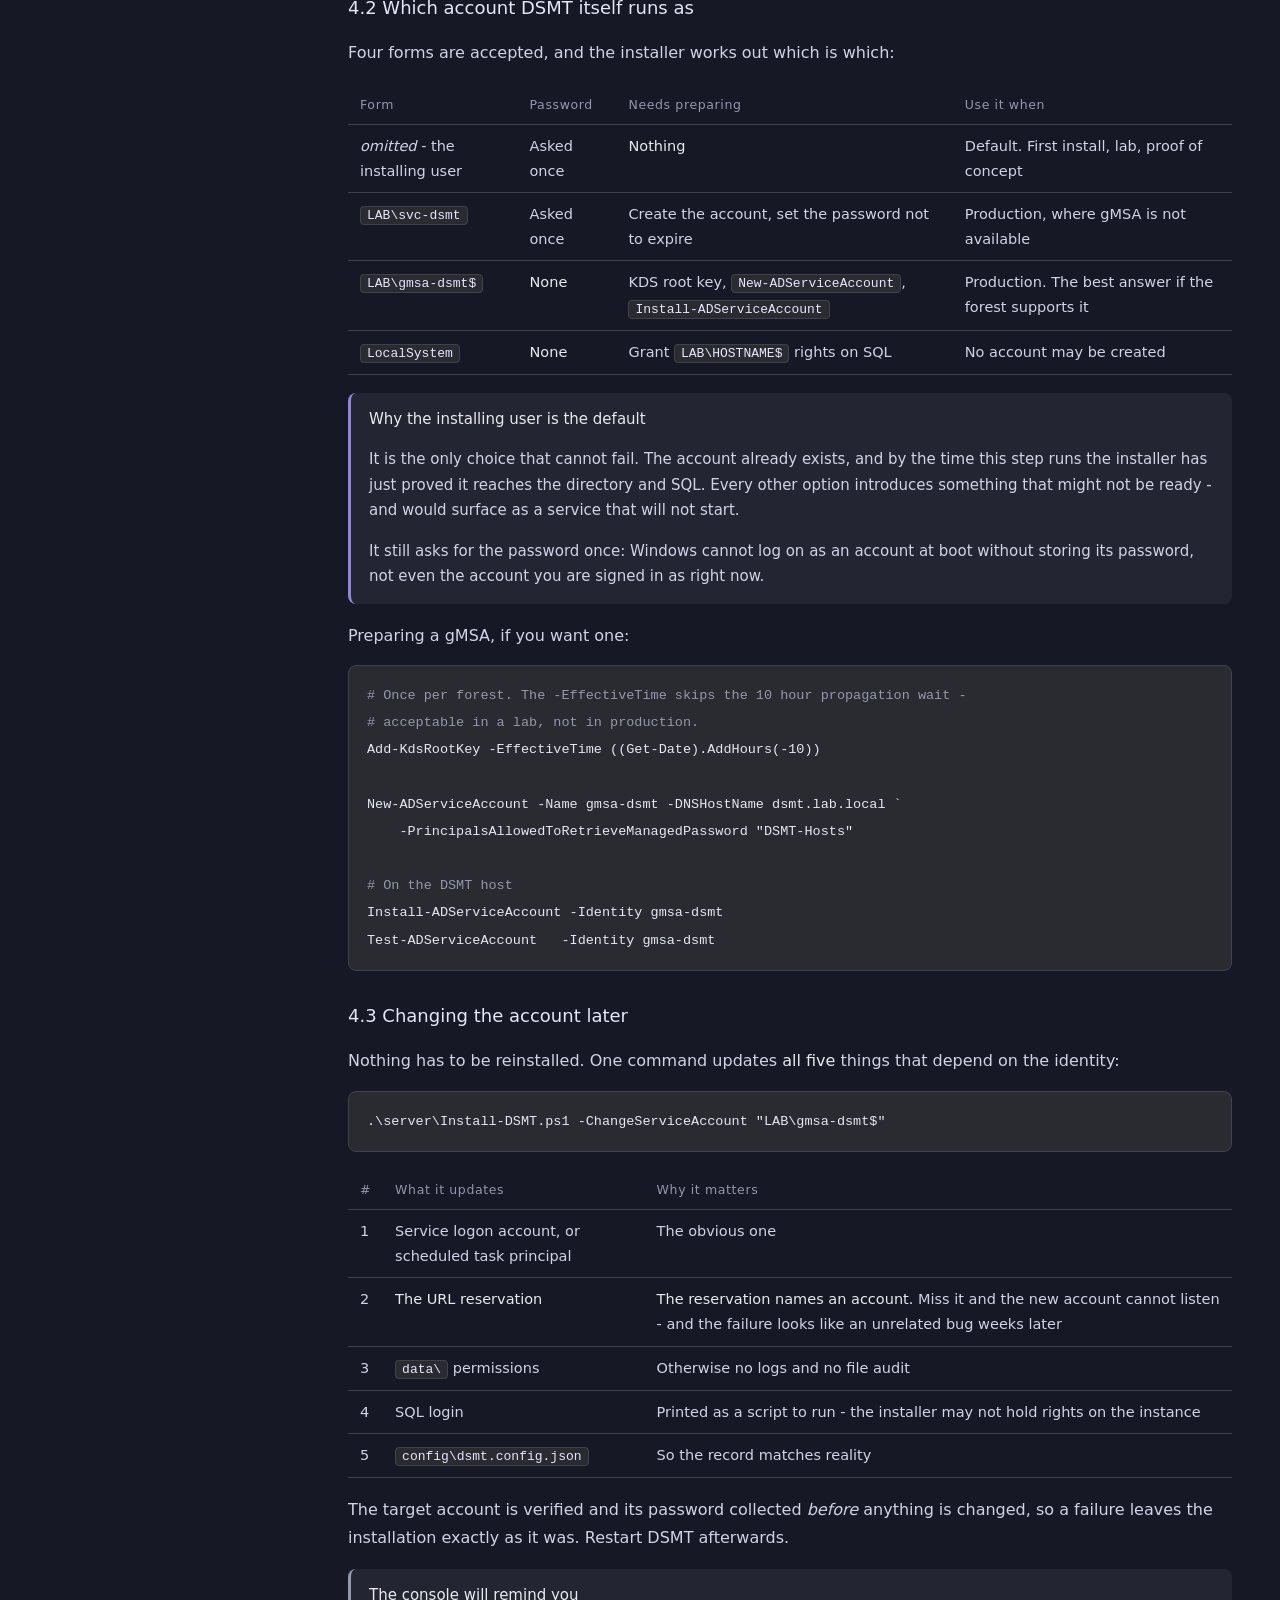
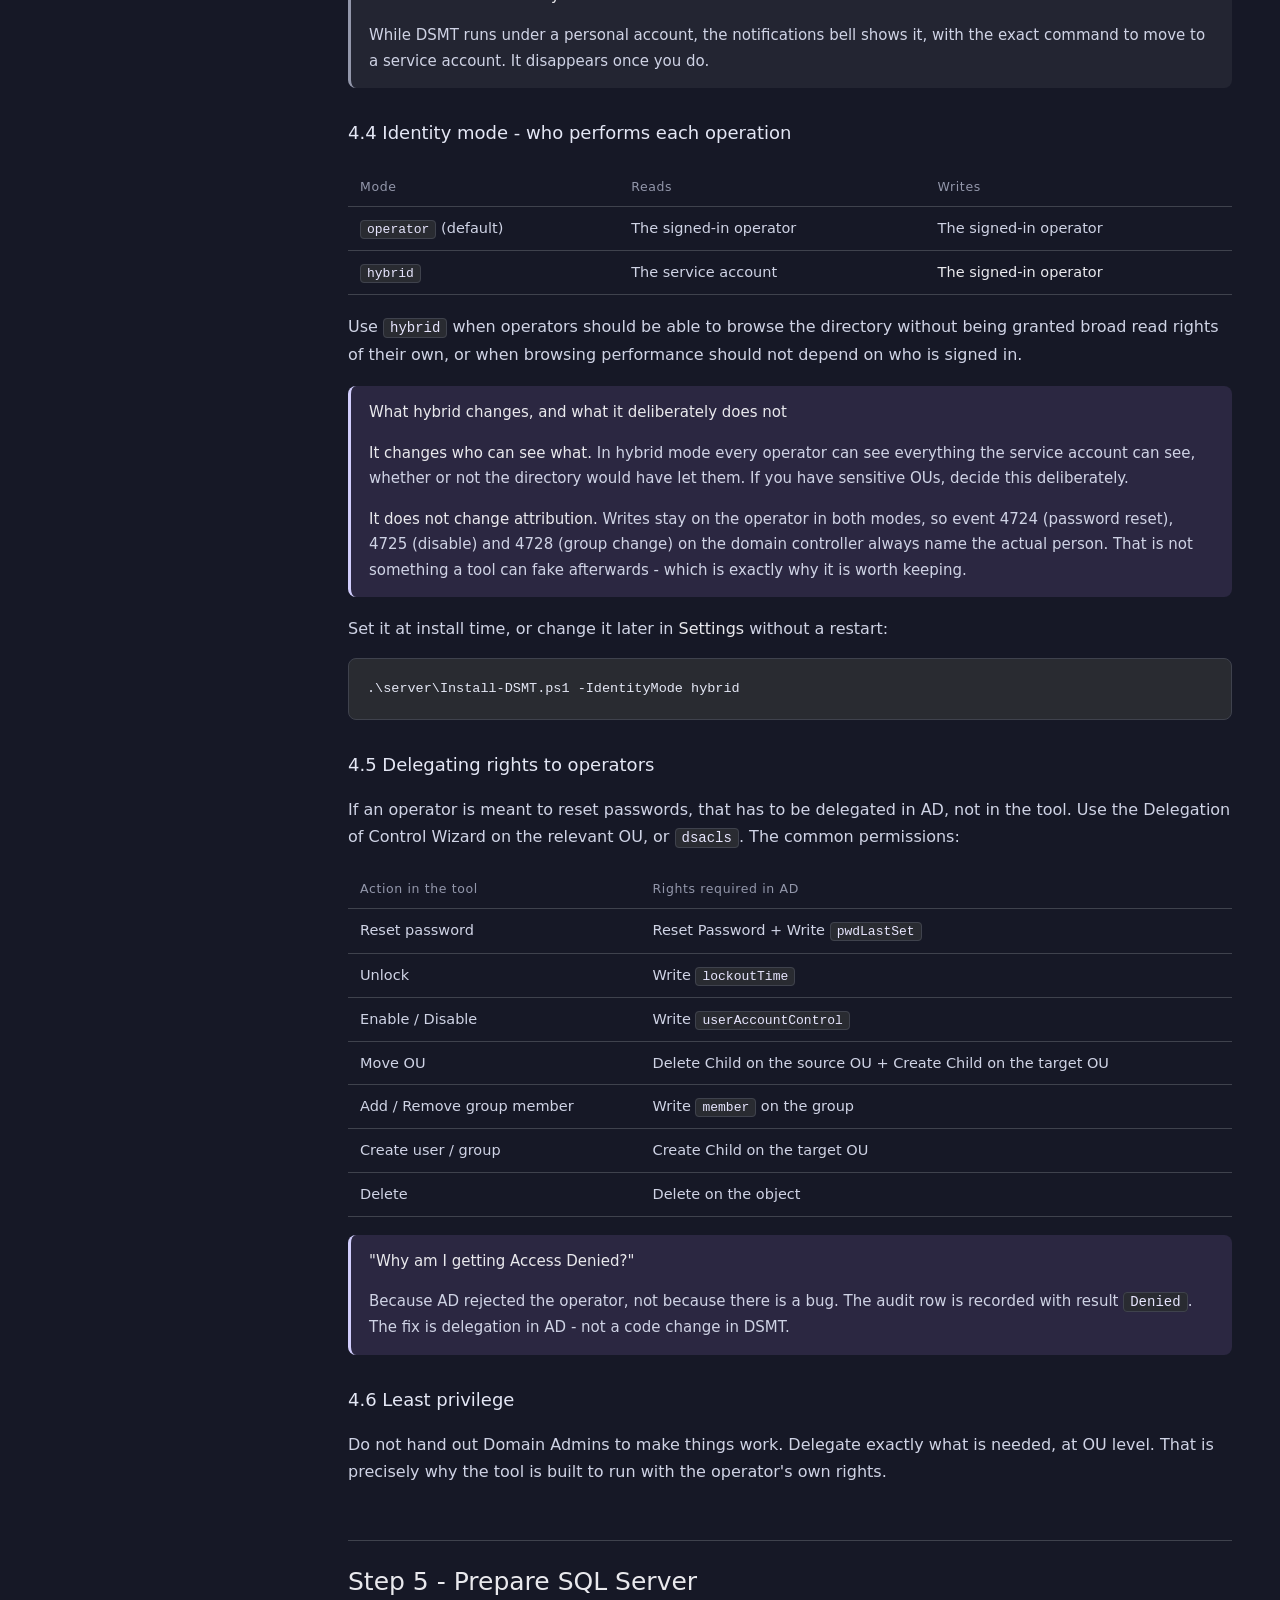
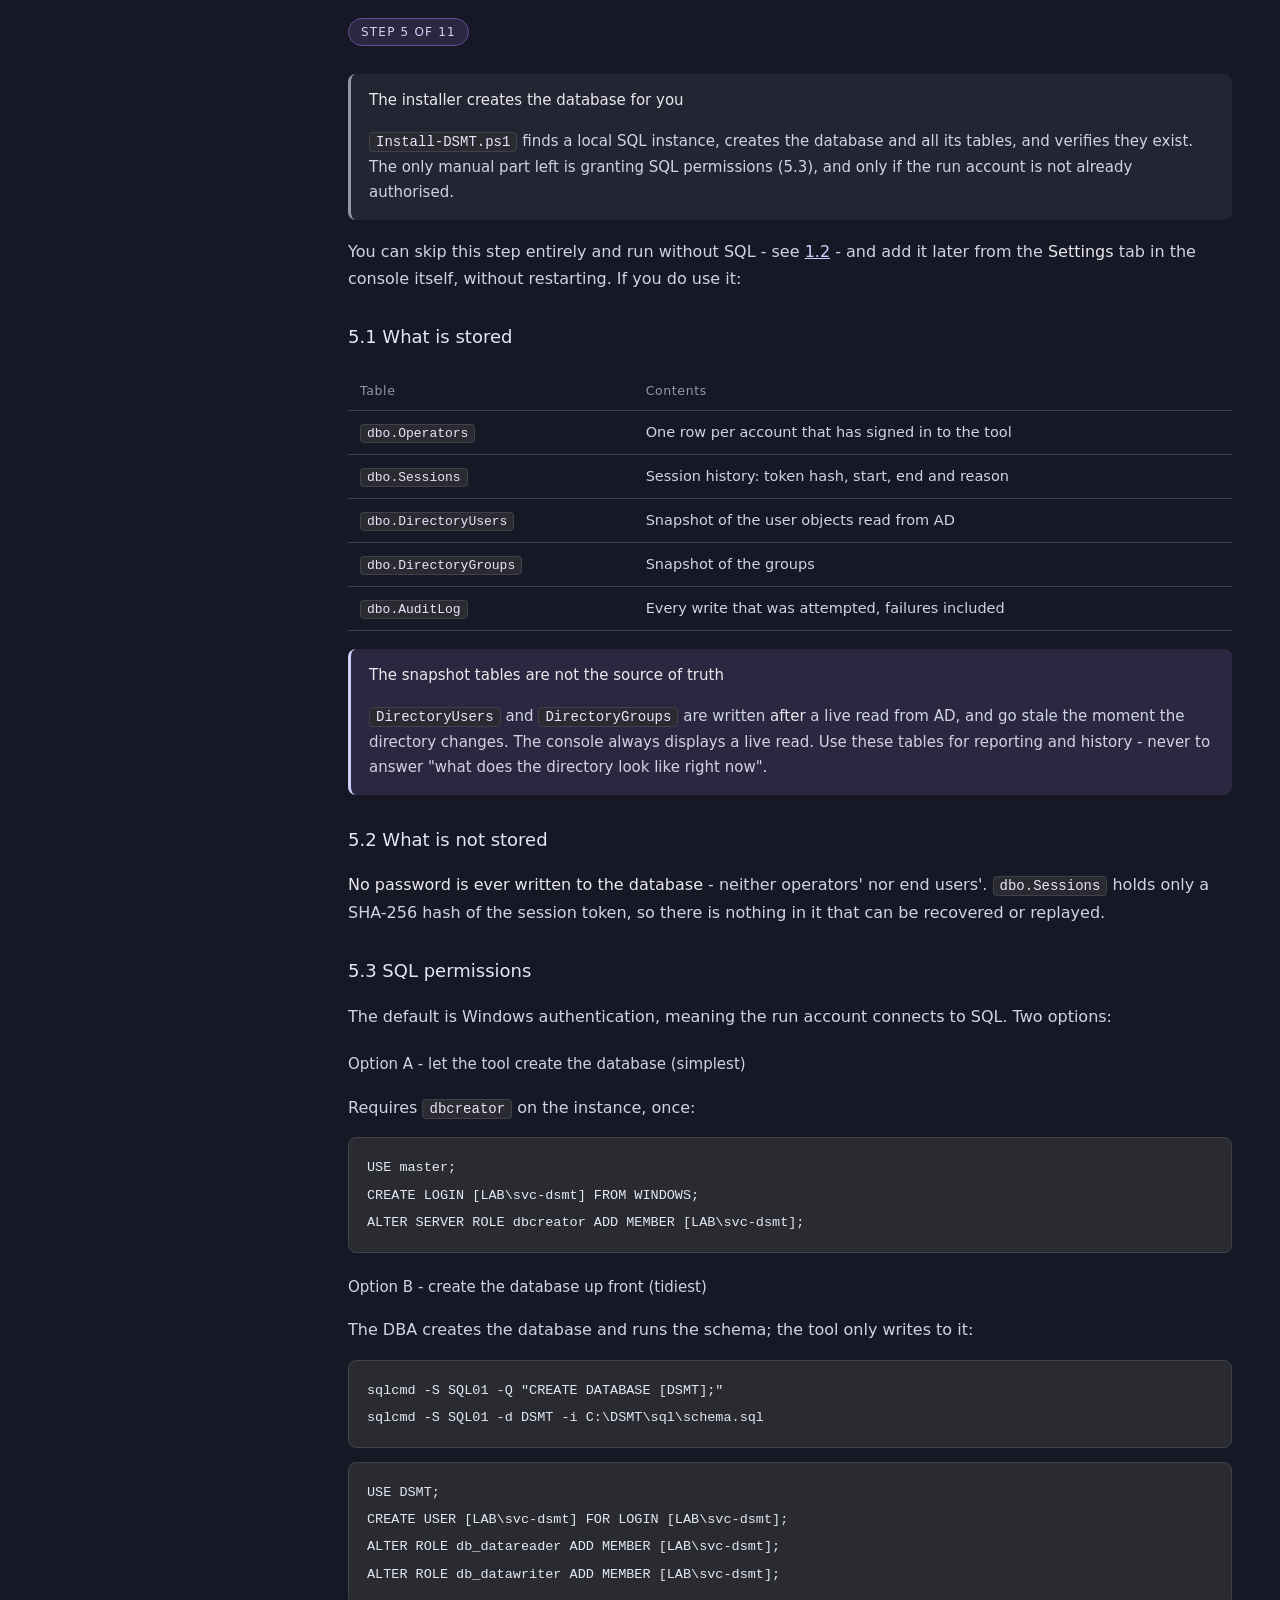
==== commit 2e3b6fc4: "1.13.0 - SQL is opt-in; a plain install needs no database The option to skip SQL existed only as -Sk" ====
--- a/docs/deployment-guide.html
+++ b/docs/deployment-guide.html
@@ -489,11 +489,11 @@
 powershell.exe -NoProfile -ExecutionPolicy Bypass -File .\server\Install-DSMT.ps1 `
     -Domain LAB.LOCAL -SqlServer SQL01 -ServiceAccount "LAB\svc-dsmt" -InstallScheduledTask
 
-<span class="c"># Minimal - finds a local SQL instance if there is one</span>
+<span class="c"># Minimal, and the quickest way to see it working - no database</span>
 .\server\Install-DSMT.ps1
 
-<span class="c"># No database at all</span>
-.\server\Install-DSMT.ps1 -SkipSql</code></pre>
+<span class="c"># With a database, finding a local SQL instance automatically</span>
+.\server\Install-DSMT.ps1 -UseSql</code></pre>
 
 <div class="note">
   <span class="box-title">Safe to re-run</span>
@@ -567,7 +567,7 @@
   <tr>
     <td data-label="What">Download SQL Server Express</td>
     <td data-label="Why not">DSMT hosts usually sit on a network with no internet route, and a silent download would contradict the tool's disconnected-by-design principle</td>
-    <td data-label="What to do instead">If there is no SQL instance: fetch the media in advance and run with <code>-SqlExpressSetup &lt;path&gt;</code> - the install itself then runs unattended. Or simply <code>-SkipSql</code></td>
+    <td data-label="What to do instead">If there is no SQL instance: fetch the media in advance and run with <code>-SqlExpressSetup &lt;path&gt;</code> - the install itself then runs unattended. Or simply omit every SQL switch - no database is the default</td>
   </tr>
   <tr>
     <td data-label="What">Delegate rights to operators in AD</td>
@@ -682,9 +682,9 @@
     <td data-label="What you get">Unattended install from media <em>you</em> supply - nothing is downloaded</td>
   </tr>
   <tr>
-    <td data-label="Form"><strong>No database</strong></td>
-    <td data-label="How to ask for it"><code>-SkipSql</code></td>
-    <td data-label="What you get">Audit log to JSONL files. Operators, sessions and the snapshot are <strong>not</strong> stored</td>
+    <td data-label="Form"><strong>No database &mdash; the default</strong></td>
+    <td data-label="How to ask for it">Nothing. Omit every SQL switch</td>
+    <td data-label="What you get">A fully usable console. Audit log to JSONL files; operators, sessions and the snapshot are <strong>not</strong> stored</td>
   </tr>
 </table>
 
@@ -716,7 +716,7 @@
 <h3 id="forms-examples">Putting it together</h3>
 
 <pre><code><span class="c"># Simplest possible: try it out on this machine</span>
-.\server\Install-DSMT.ps1 -SkipSql -StartWhenDone
+.\server\Install-DSMT.ps1 -StartWhenDone
 
 <span class="c"># Typical lab: reachable on the network, SQL, starts at boot</span>
 .\server\Install-DSMT.ps1 -Domain LAB.LOCAL -SqlServer SQL01 `
@@ -727,7 +727,7 @@
     -ServiceAccount "LAB\gmsa-dsmt$" -InstallAsService -StartWhenDone
 
 <span class="c"># Air-gapped Windows 10/11 client with FOD media on D:</span>
-.\server\Install-DSMT.ps1 -FeatureSource D:\sources\sxs -SkipSql
+.\server\Install-DSMT.ps1 -FeatureSource D:\sources\sxs
 
 <span class="c"># Later: move an existing installation onto a gMSA</span>
 .\server\Install-DSMT.ps1 -ChangeServiceAccount "LAB\gmsa-dsmt$"</code></pre>
@@ -848,7 +848,7 @@
     Nothing in the table above is required. On a domain-joined machine, with an
     administrator shell, this works and needs no preparation at all:
   </p>
-  <pre><code>.\server\Install-DSMT.ps1 -SkipSql -StartWhenDone</code></pre>
+  <pre><code>.\server\Install-DSMT.ps1 -StartWhenDone</code></pre>
   <p>
     Add the database, the service account and HTTPS afterwards, in whatever
     order suits you.
@@ -1715,9 +1715,10 @@
   <tr><td data-label="Parameter"><code>-ServiceAccount</code></td><td data-label="Default">Current user</td><td data-label="Description">The account that will run it. Accepts a user, a gMSA (trailing <code>$</code>) or <code>LocalSystem</code> - see <a href="#s4-account">4.2</a></td></tr>
   <tr><td data-label="Parameter"><code>-ChangeServiceAccount</code></td><td data-label="Default">-</td><td data-label="Description">Move an existing install to another account, updating all five dependent things - see <a href="#s4-change">4.3</a></td></tr>
   <tr><td data-label="Parameter"><code>-IdentityMode</code></td><td data-label="Default"><code>operator</code></td><td data-label="Description"><code>operator</code> or <code>hybrid</code> - see <a href="#s4-identity">4.4</a></td></tr>
-  <tr><td data-label="Parameter"><code>-SqlServer</code></td><td data-label="Default">Auto-detect</td><td data-label="Description">SQL instance to use</td></tr>
+  <tr><td data-label="Parameter"><code>-SqlServer</code></td><td data-label="Default">(empty)</td><td data-label="Description">SQL instance to use. Supplying it turns SQL on</td></tr>
+  <tr><td data-label="Parameter"><code>-UseSql</code></td><td data-label="Default">Off</td><td data-label="Description"><strong>SQL is off by default.</strong> This turns it on and finds a local instance</td></tr>
   <tr><td data-label="Parameter"><code>-SqlDatabase</code></td><td data-label="Default"><code>DSMT</code></td><td data-label="Description">Database name to create</td></tr>
-  <tr><td data-label="Parameter"><code>-SkipSql</code></td><td data-label="Default">Off</td><td data-label="Description">Install without any database</td></tr>
+  <tr><td data-label="Parameter"><code>-SkipSql</code></td><td data-label="Default">On</td><td data-label="Description">Install without any database. Now the default, so this only states the intent</td></tr>
   <tr><td data-label="Parameter"><code>-SqlExpressSetup</code></td><td data-label="Default">(empty)</td><td data-label="Description">Path to SQL Express media for an unattended install. Never downloads</td></tr>
   <tr><td data-label="Parameter"><code>-FeatureSource</code></td><td data-label="Default">(empty)</td><td data-label="Description">Feature-on-Demand source for installing RSAT on a disconnected host</td></tr>
   <tr><td data-label="Parameter"><code>-InstallScheduledTask</code></td><td data-label="Default">Off</td><td data-label="Description">Register a task that starts DSMT at boot</td></tr>
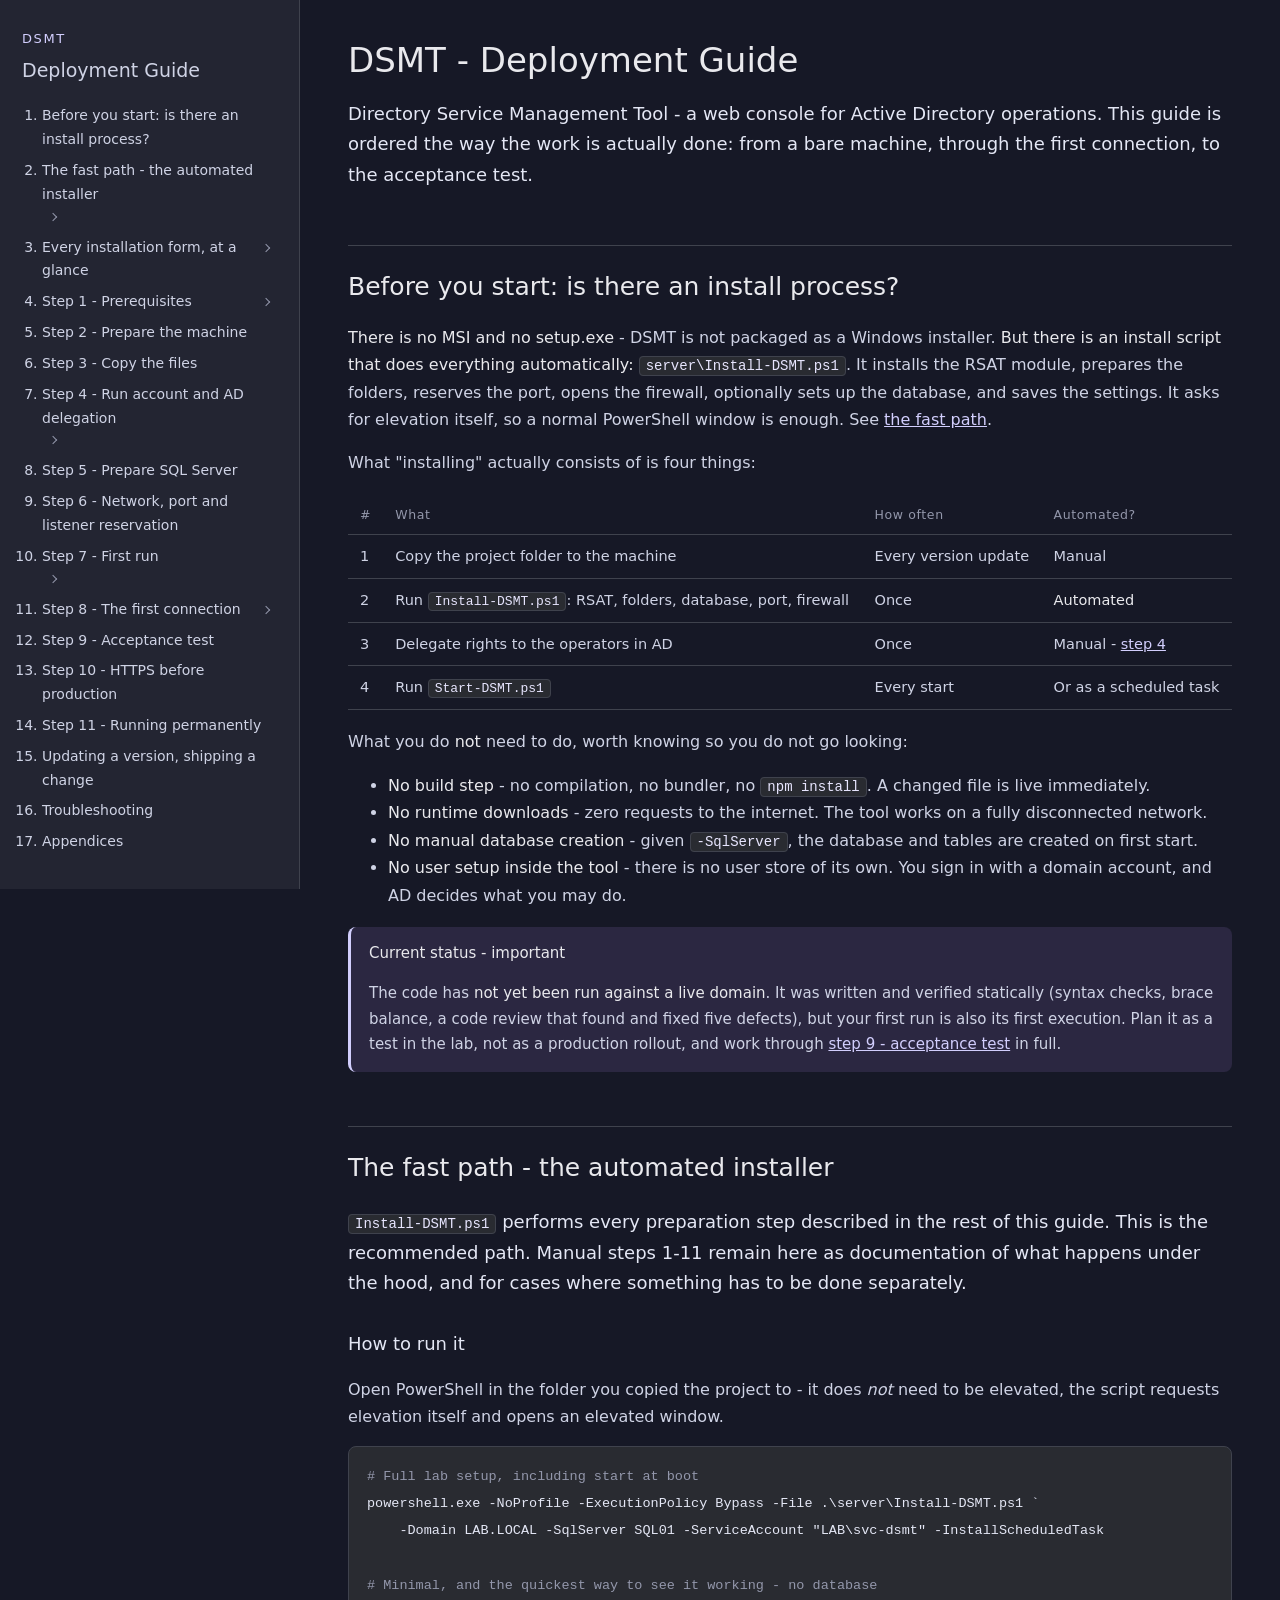
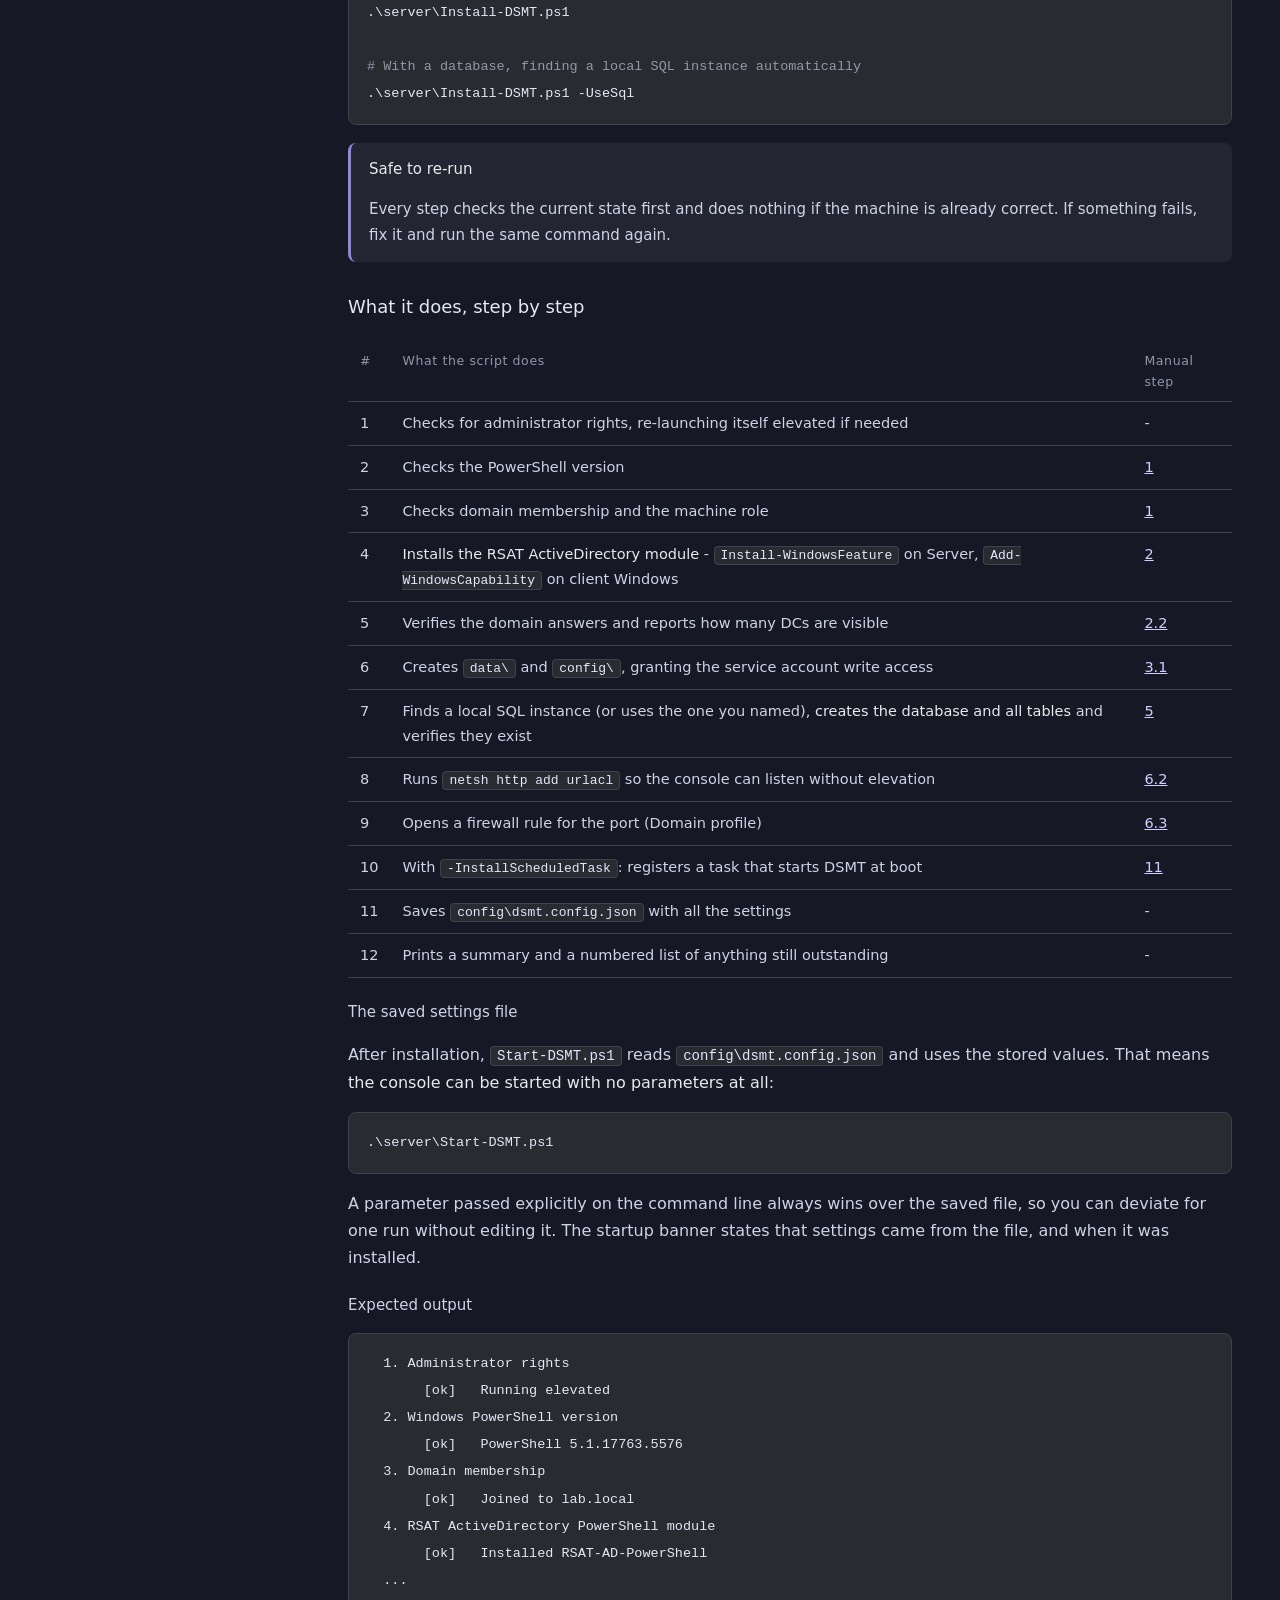
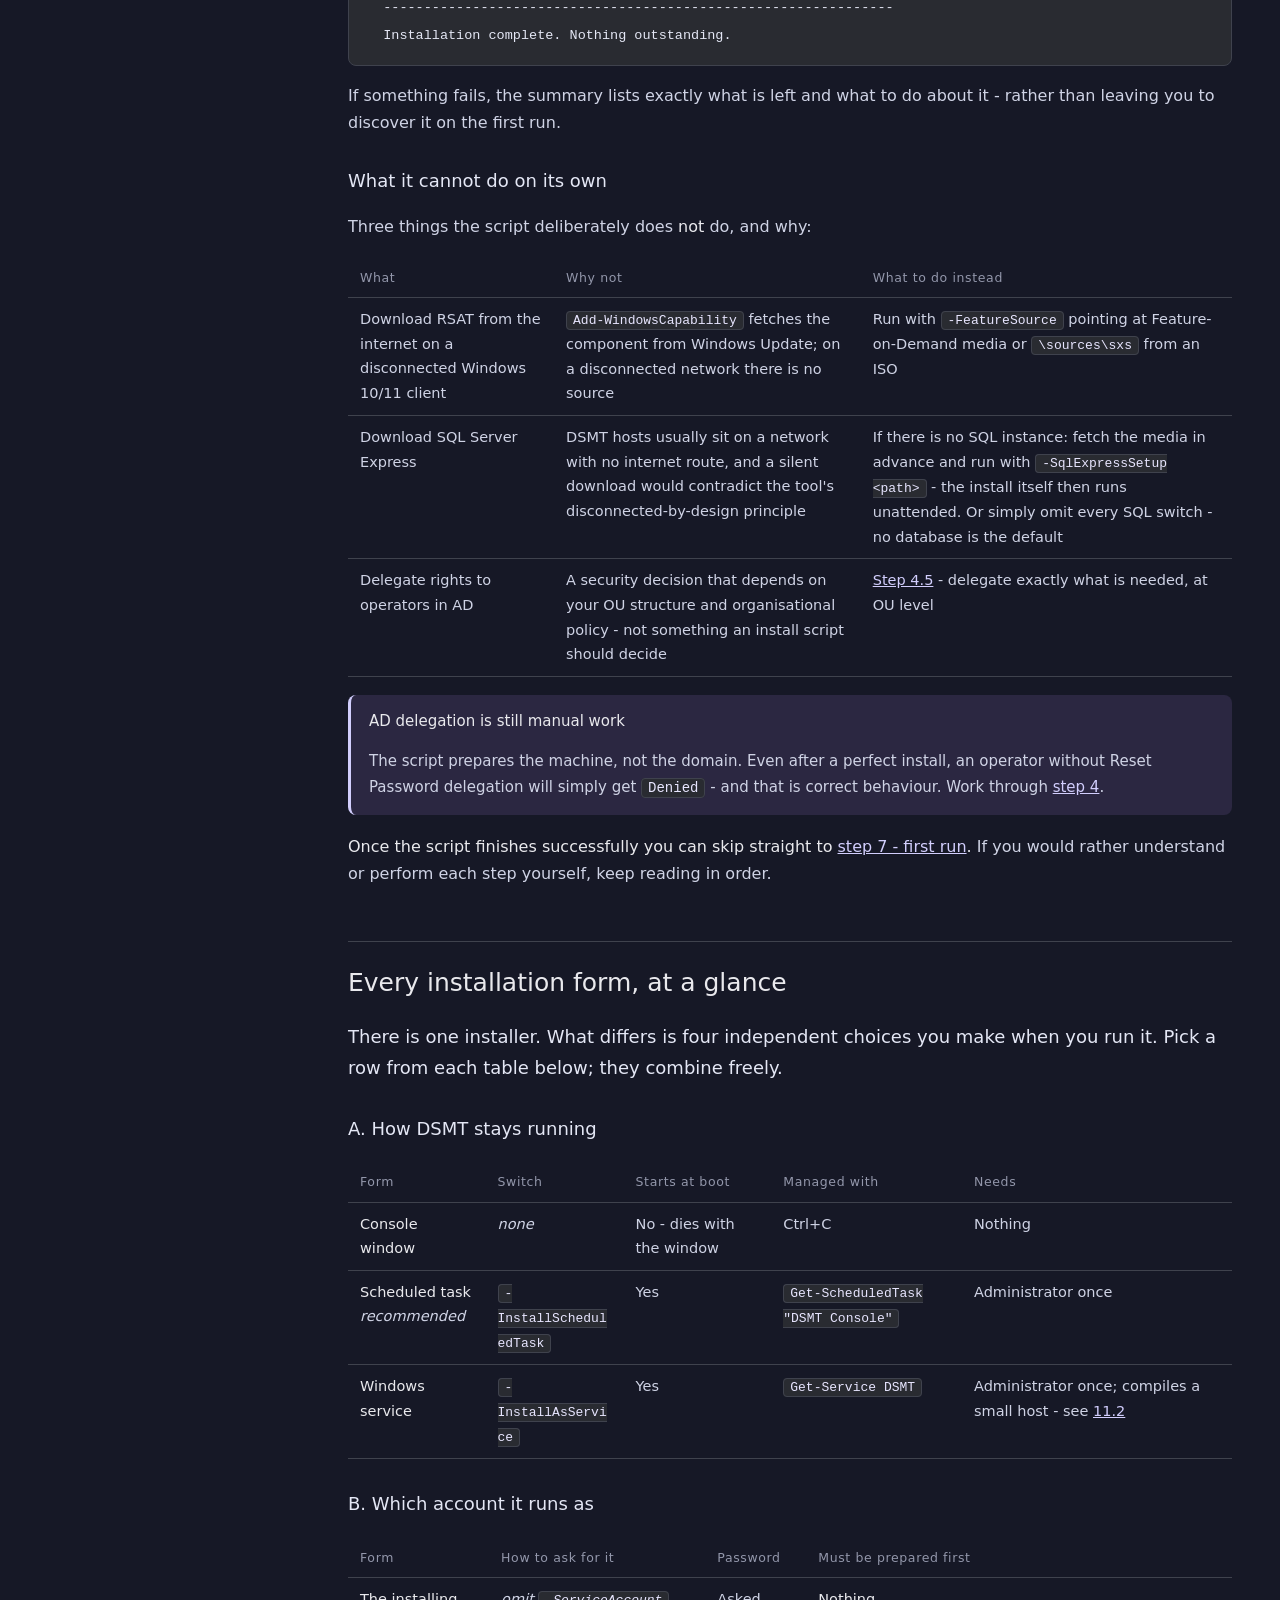
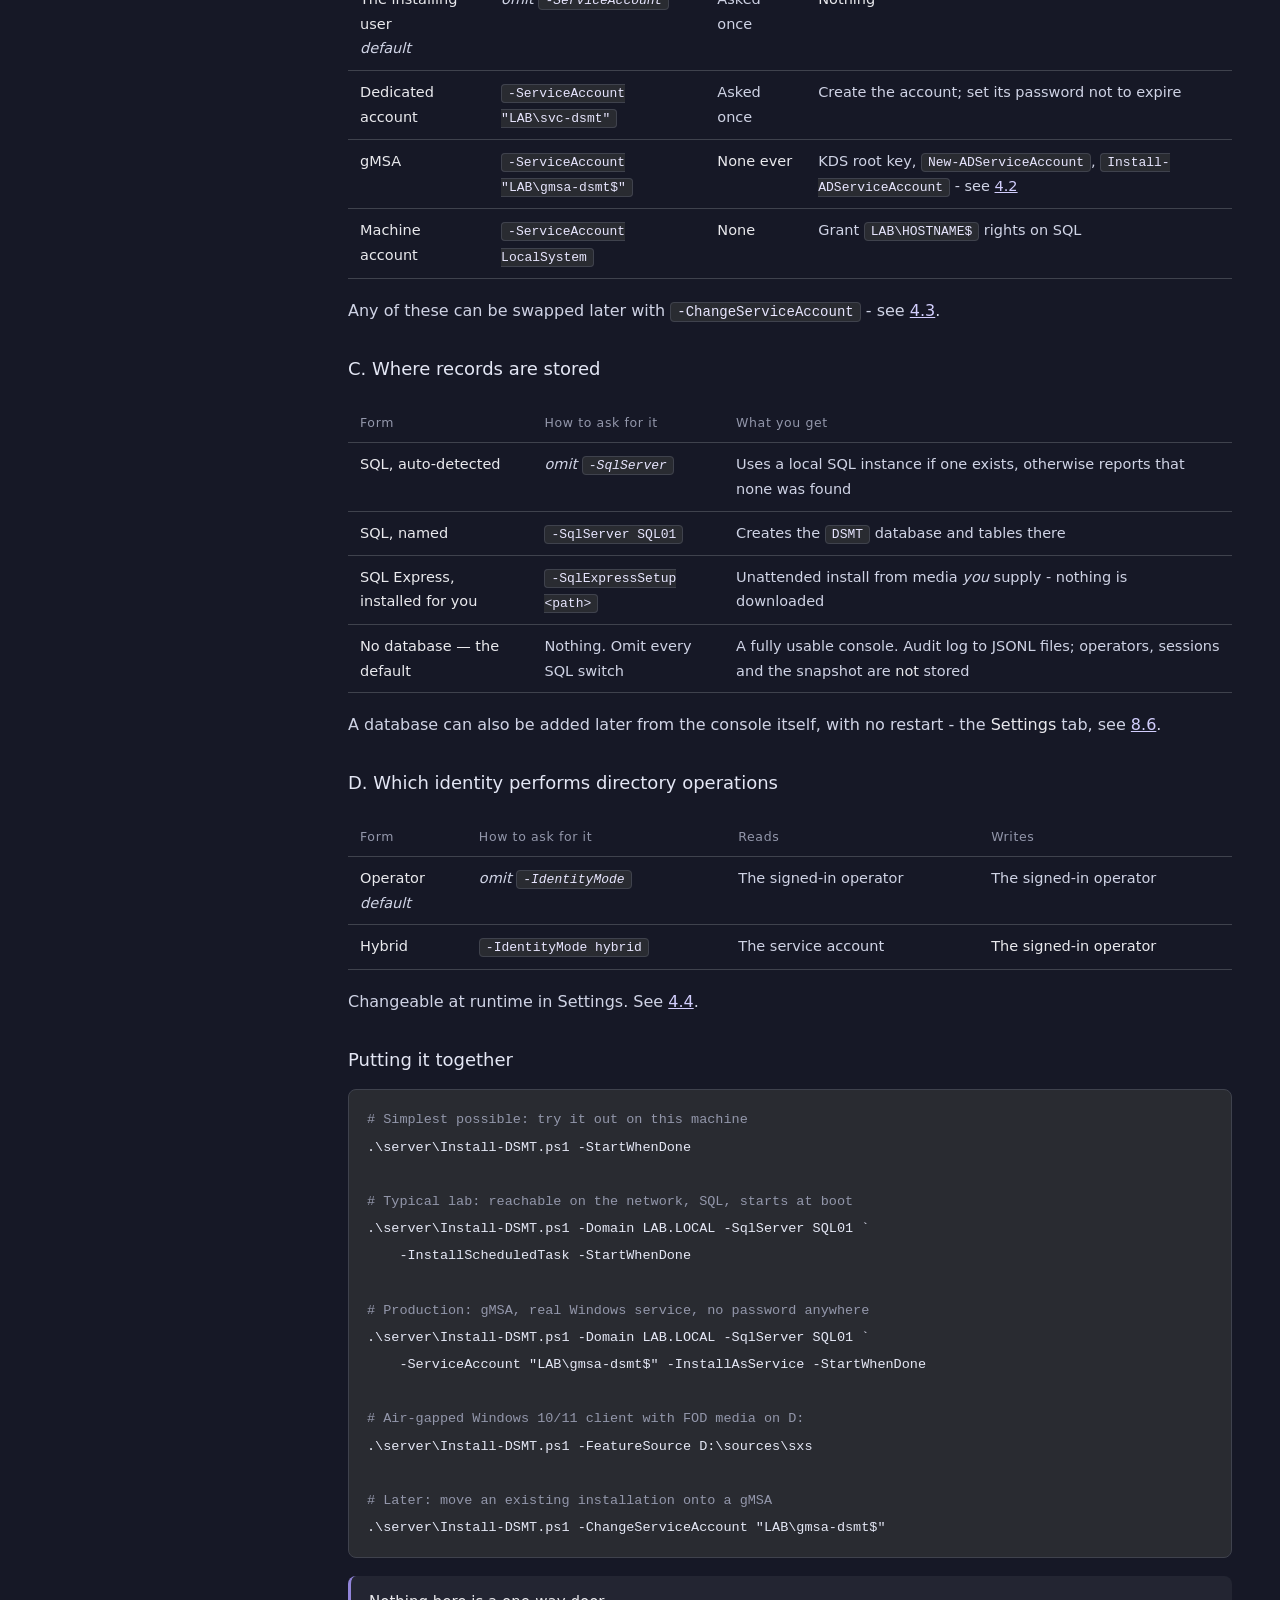
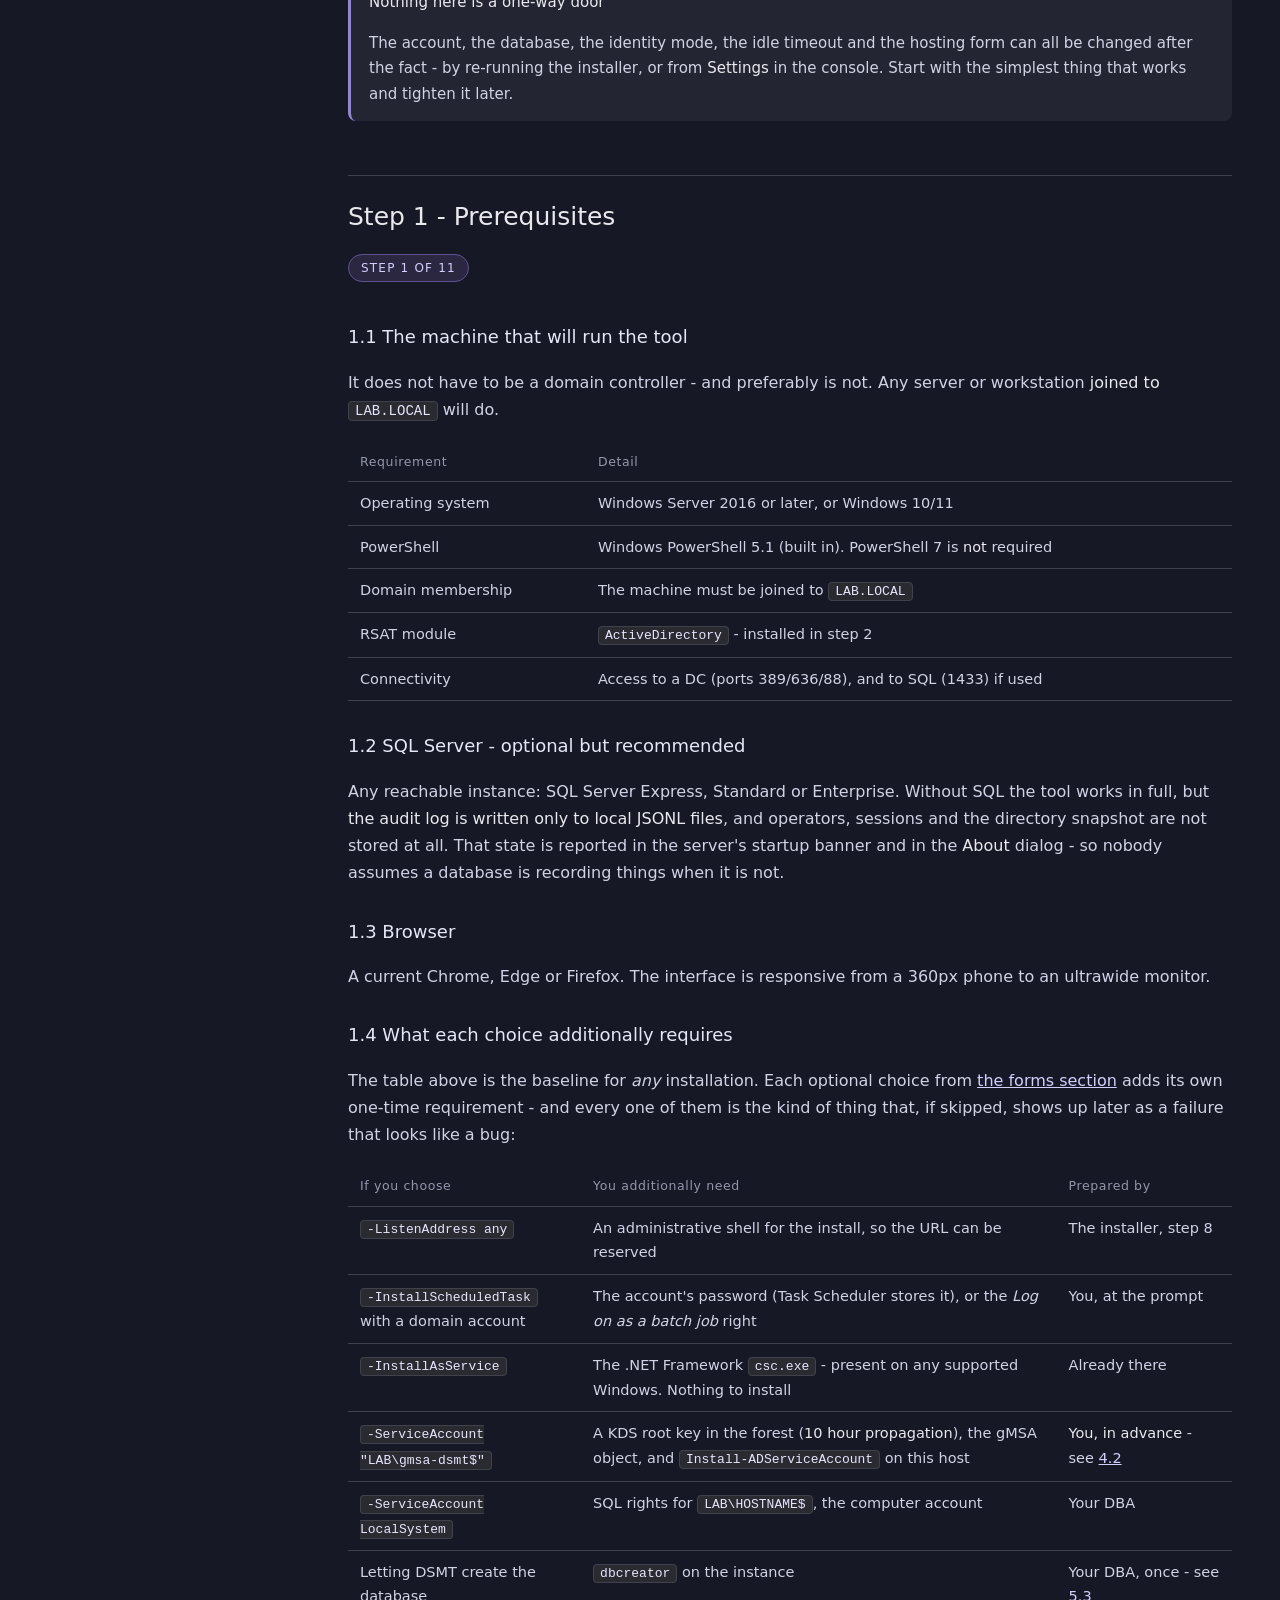
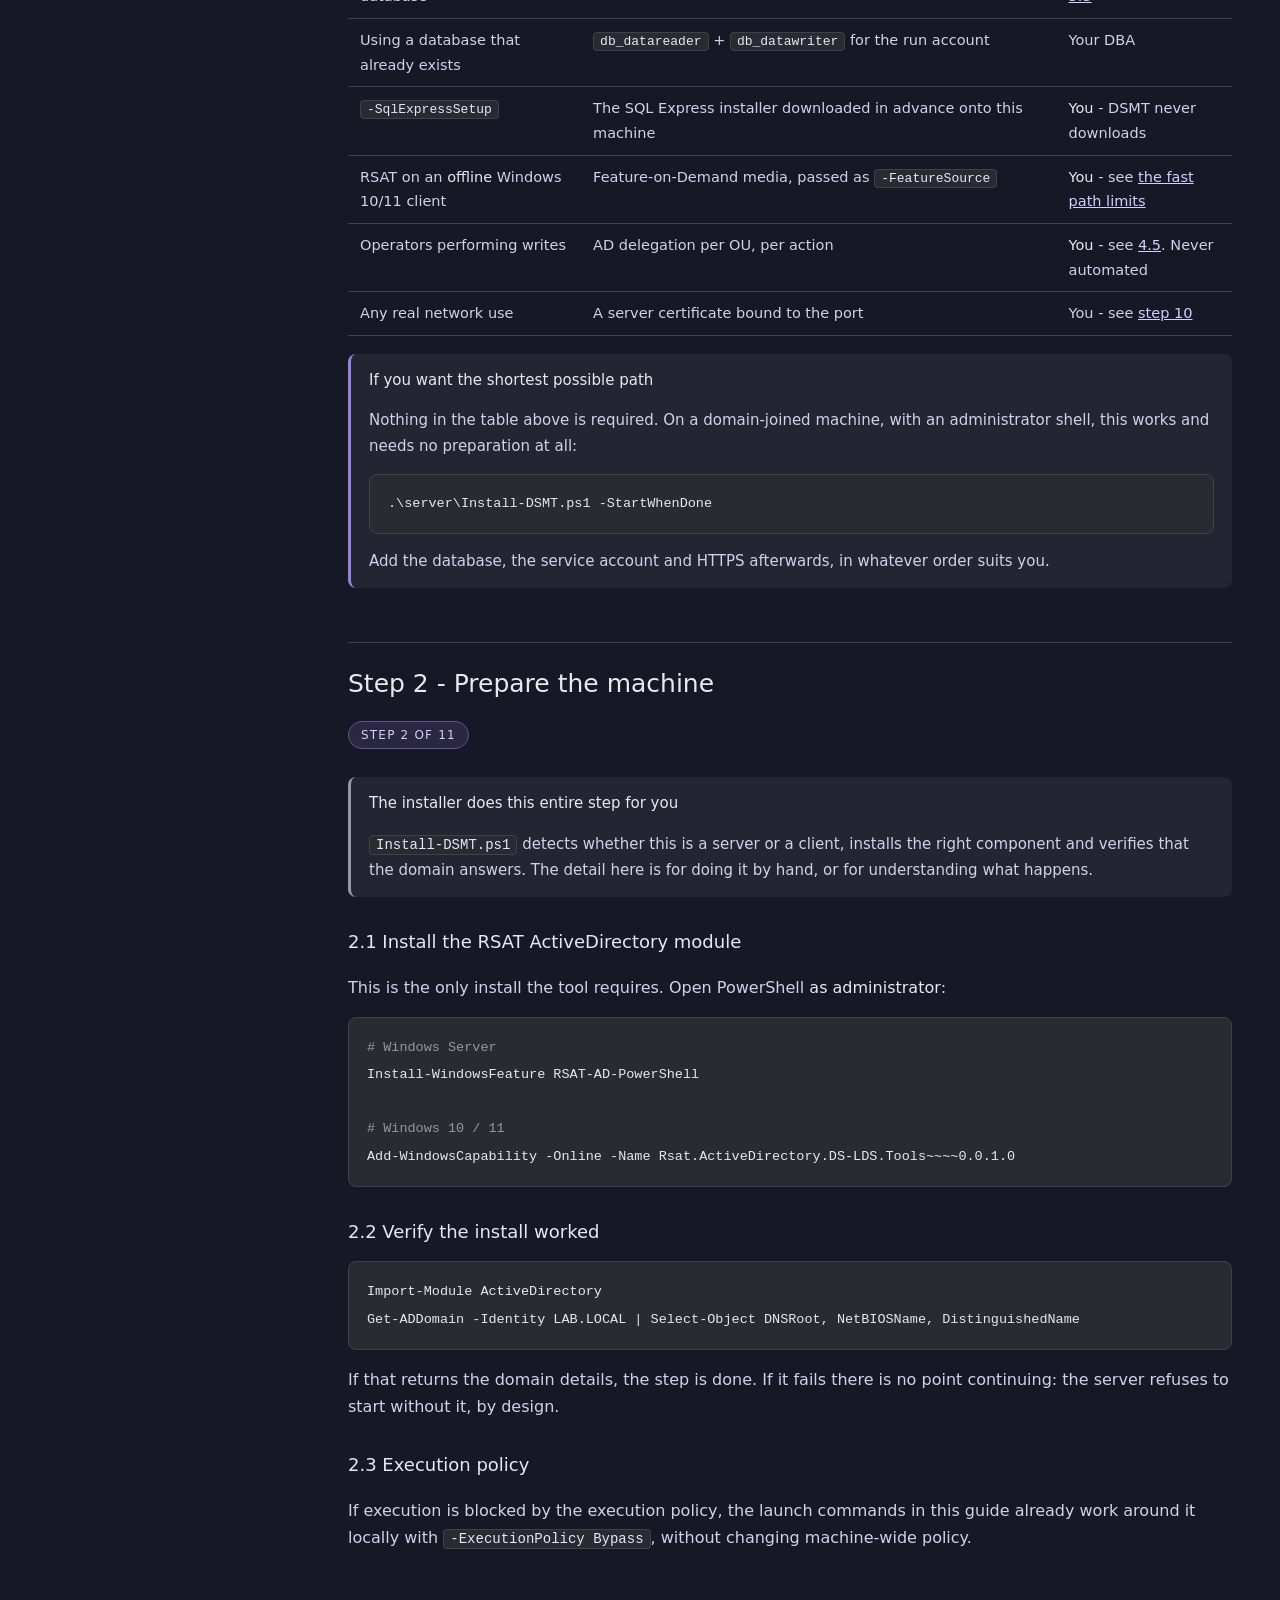
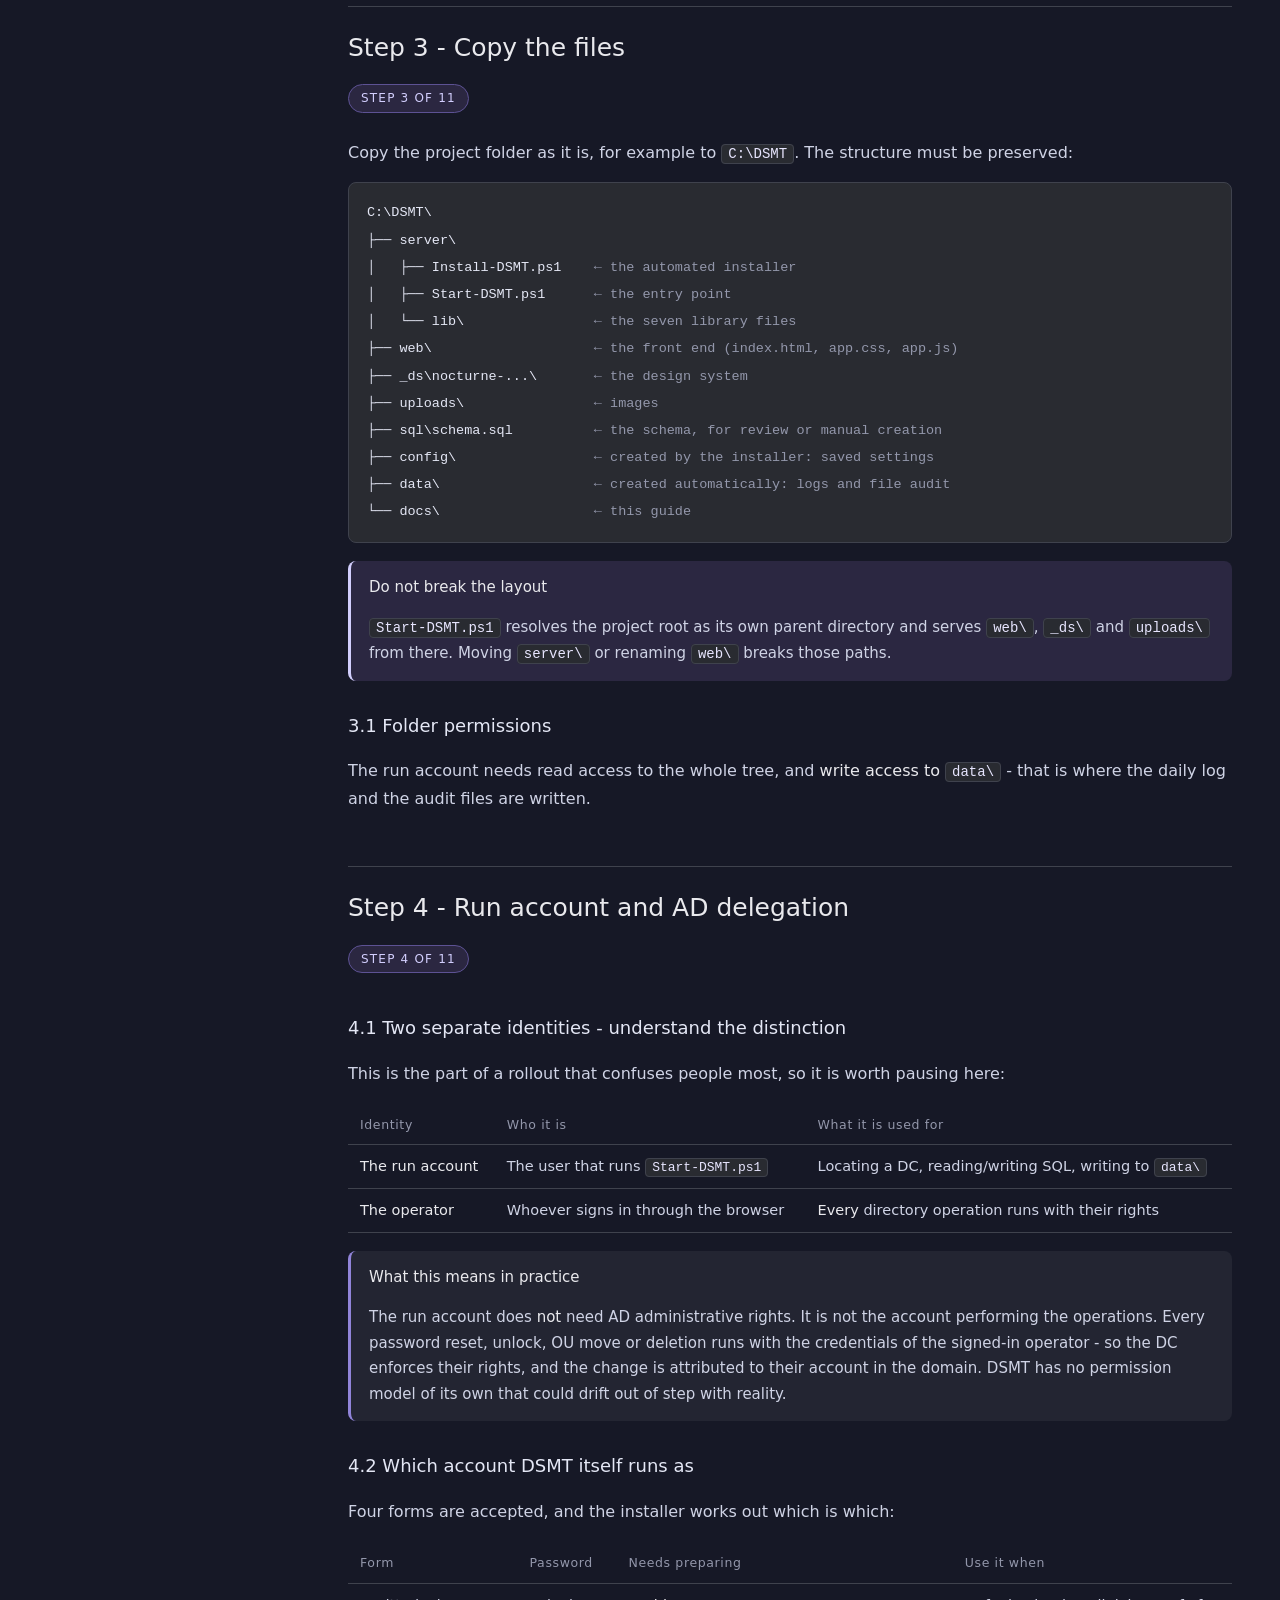
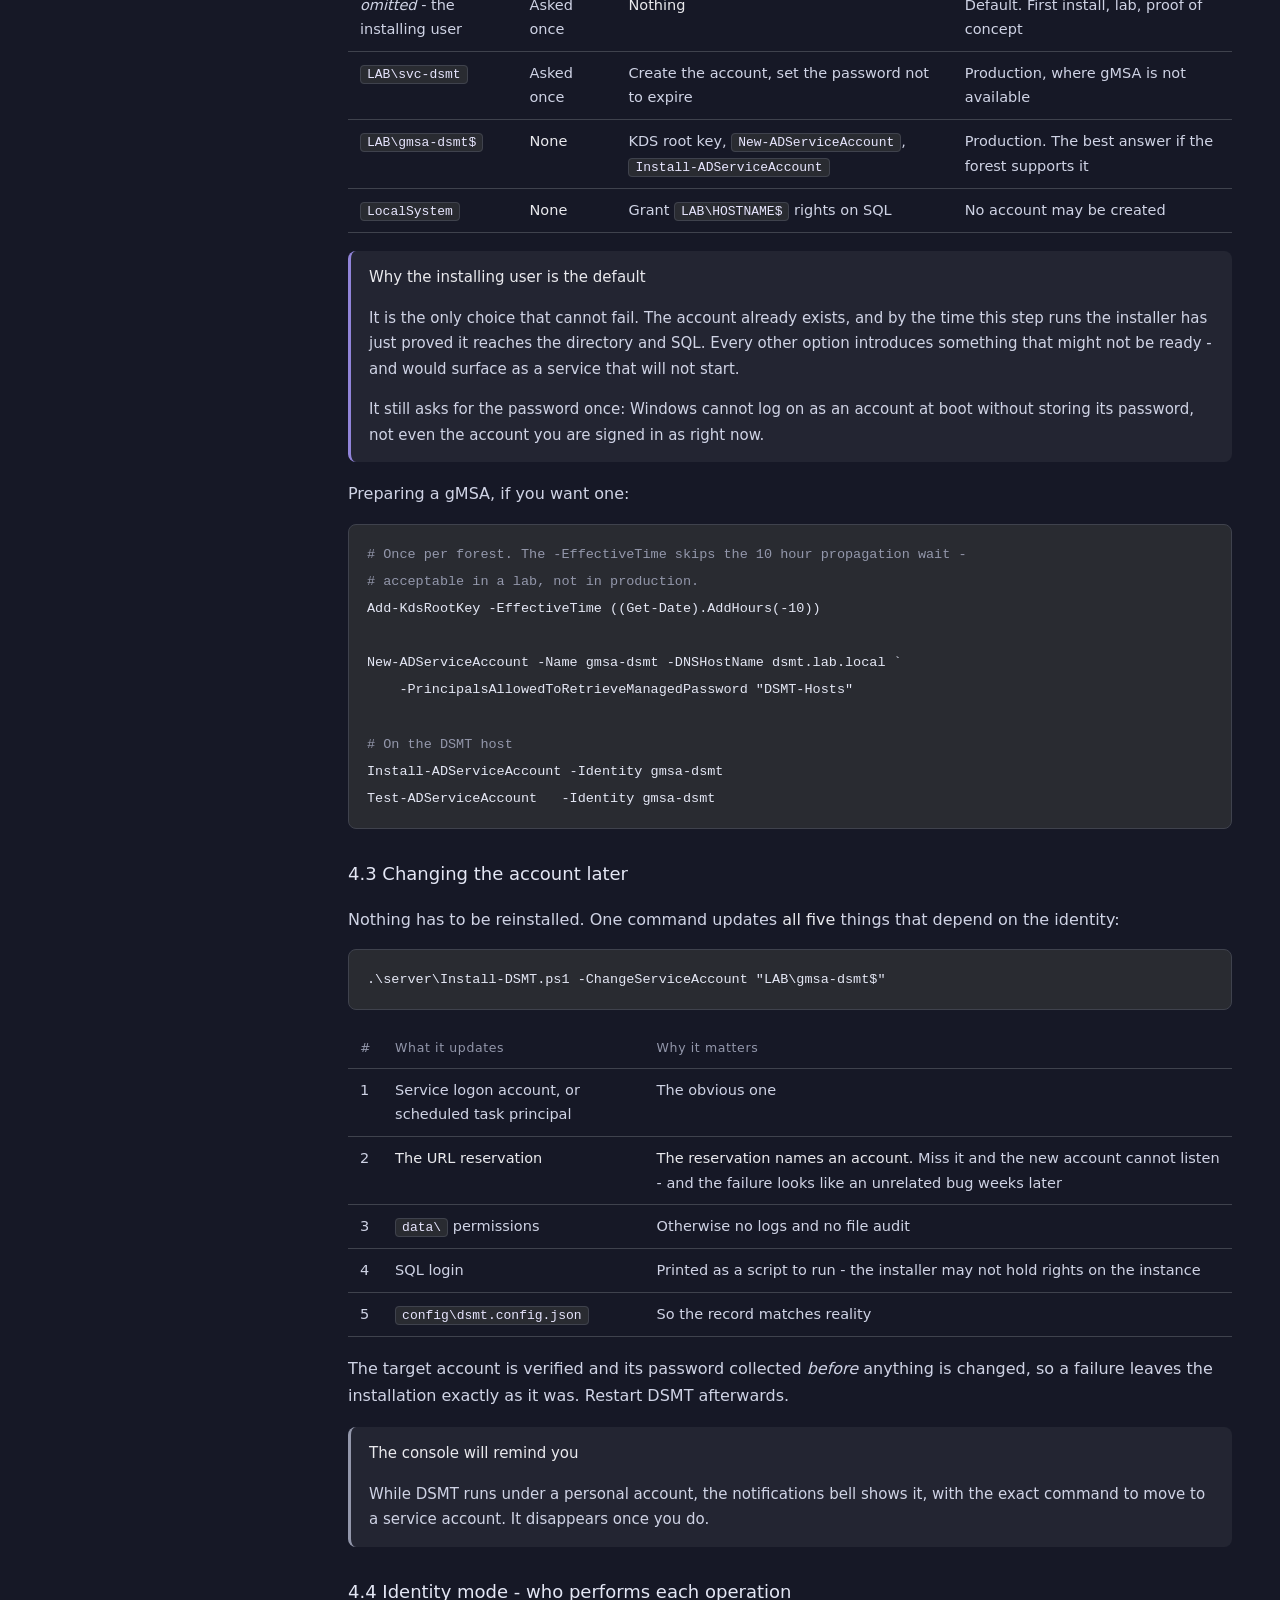
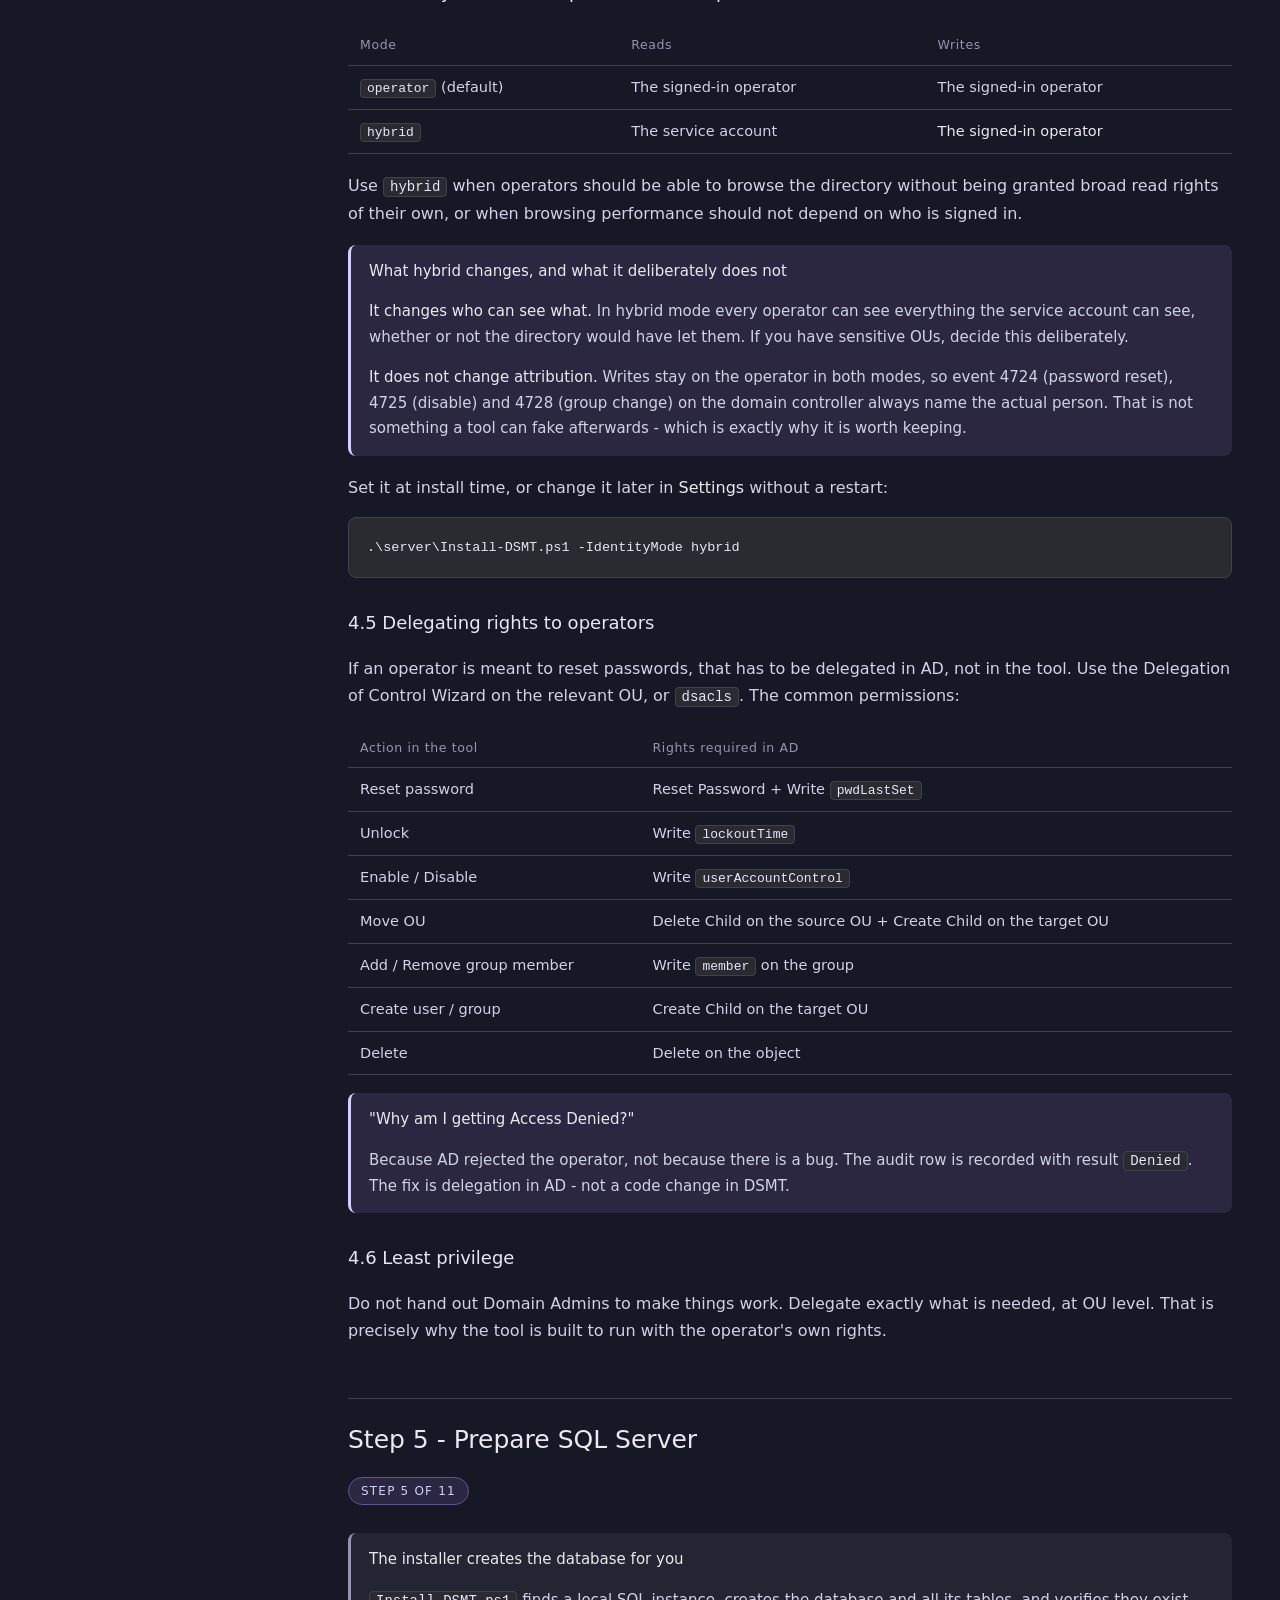
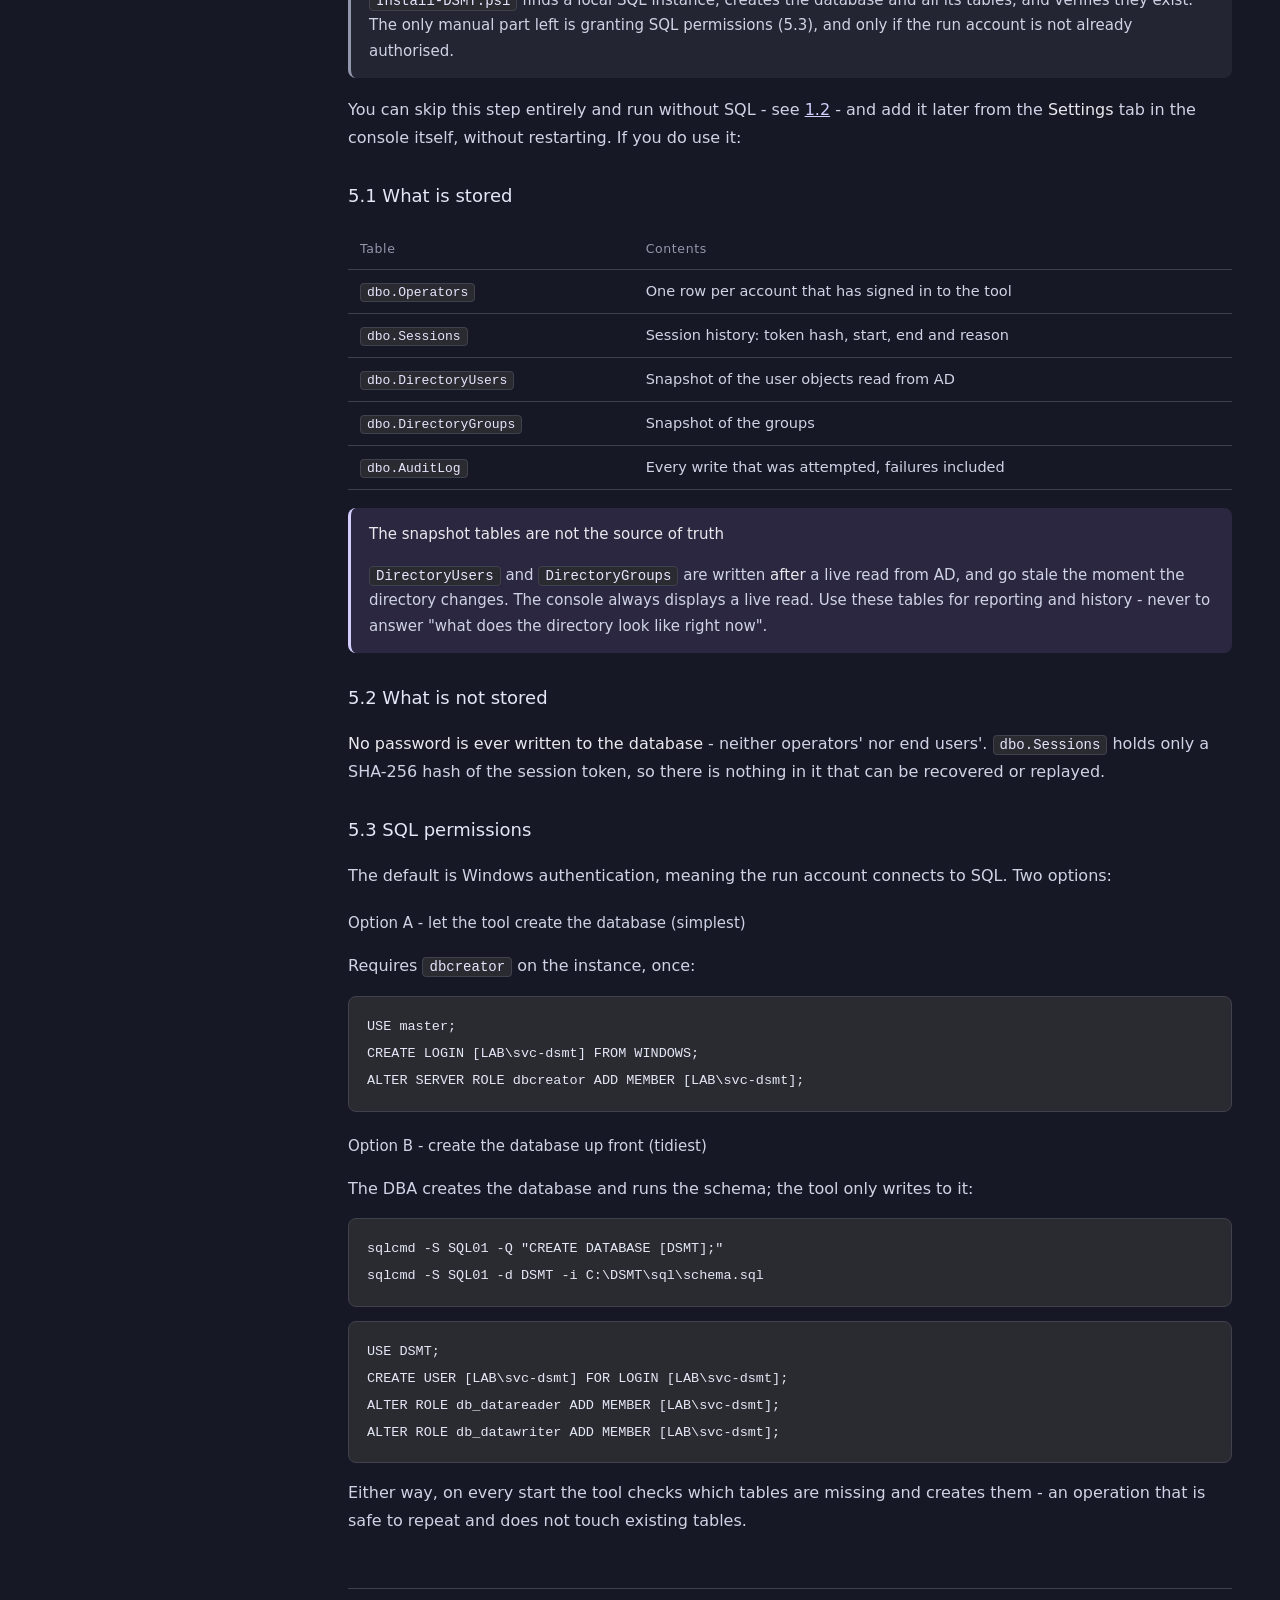
==== commit 72c512c8: "1.13.1 - remove the two .cmd wrappers The documentation installs with the .ps1 scripts, so the .cmd " ====
--- a/docs/deployment-guide.html
+++ b/docs/deployment-guide.html
@@ -430,10 +430,10 @@
 <p>
   <strong>There is no MSI and no setup.exe</strong> - DSMT is not packaged as a
   Windows installer. <strong>But there is an install script that does
-  everything automatically:</strong> <code>Install-DSMT.ps1</code> (or
-  <code>Install-DSMT.cmd</code> for a double-click). It installs the RSAT
-  module, prepares the folders, creates the database, reserves the port, opens
-  the firewall and saves the settings. See
+  everything automatically:</strong> <code>server\Install-DSMT.ps1</code>. It
+  installs the RSAT module, prepares the folders, reserves the port, opens the
+  firewall, optionally sets up the database, and saves the settings. It asks
+  for elevation itself, so a normal PowerShell window is enough. See
   <a href="#auto">the fast path</a>.
 </p>
 
@@ -478,13 +478,11 @@
 
 <h3 id="auto-run">How to run it</h3>
 
-<p><strong>Option A - double-click:</strong></p>
-<ol>
-  <li>Edit the variables at the top of <code>Install-DSMT.cmd</code> (domain, port, service account, SQL server).</li>
-  <li>Run the file. The script requests elevation itself and opens an elevated window.</li>
-</ol>
-
-<p><strong>Option B - command line:</strong></p>
+<p>
+  Open PowerShell in the folder you copied the project to - it does
+  <em>not</em> need to be elevated, the script requests elevation itself and
+  opens an elevated window.
+</p>
 <pre><code><span class="c"># Full lab setup, including start at boot</span>
 powershell.exe -NoProfile -ExecutionPolicy Bypass -File .\server\Install-DSMT.ps1 `
     -Domain LAB.LOCAL -SqlServer SQL01 -ServiceAccount "LAB\svc-dsmt" -InstallScheduledTask
@@ -899,12 +897,10 @@
 <p>Copy the project folder as it is, for example to <code>C:\DSMT</code>. The structure must be preserved:</p>
 
 <pre><code>C:\DSMT\
-├── Install-DSMT.cmd        <span class="c">← the automated installer</span>
-├── Start-DSMT.cmd          <span class="c">← convenience launcher</span>
 ├── server\
-│   ├── Install-DSMT.ps1
+│   ├── Install-DSMT.ps1    <span class="c">← the automated installer</span>
 │   ├── Start-DSMT.ps1      <span class="c">← the entry point</span>
-│   └── lib\                <span class="c">← the six library files</span>
+│   └── lib\                <span class="c">← the seven library files</span>
 ├── web\                    <span class="c">← the front end (index.html, app.css, app.js)</span>
 ├── _ds\nocturne-...\       <span class="c">← the design system</span>
 ├── uploads\                <span class="c">← images</span>
@@ -1242,9 +1238,10 @@
     -SqlServer SQL01 -SqlDatabase DSMT</code></pre>
 
 <p>
-  Alternatively: edit the variables at the top of <code>Start-DSMT.cmd</code>
-  (<code>DSMT_DOMAIN</code>, <code>DSMT_PORT</code>, <code>DSMT_SQLSERVER</code>)
-  and double-click it.
+  After the installer has run, none of those parameters are needed:
+  <code>Start-DSMT.ps1</code> reads <code>config\dsmt.config.json</code> and
+  starts with no arguments at all. Pass a parameter only to override what was
+  saved there.
 </p>
 
 <h3 id="s7-banner">7.2 Reading the preflight banner</h3>
@@ -1515,7 +1512,6 @@
 <table class="cols">
   <tr><th></th><th>Scheduled task</th><th>Windows service</th></tr>
   <tr><td data-label="">Installer switch</td><td data-label="Scheduled task"><code>-InstallScheduledTask</code></td><td data-label="Windows service"><code>-InstallAsService</code></td></tr>
-  <tr><td data-label="">In <code>Install-DSMT.cmd</code></td><td data-label="Scheduled task"><code>set DSMT_AUTOSTART=1</code></td><td data-label="Windows service"><code>set DSMT_SERVICE=1</code></td></tr>
   <tr><td data-label="">Starts at boot</td><td data-label="Scheduled task">Yes</td><td data-label="Windows service">Yes</td></tr>
   <tr><td data-label="">Restarts on failure</td><td data-label="Scheduled task">Yes (3 attempts, 1 min apart)</td><td data-label="Windows service">Yes (5s, 10s, then every 30s)</td></tr>
   <tr><td data-label="">Managed with</td><td data-label="Scheduled task"><code>Get-ScheduledTask "DSMT Console"</code></td><td data-label="Windows service"><code>Get-Service DSMT</code></td></tr>
@@ -1785,7 +1781,7 @@
 
 <h3>E. Related files</h3>
 <table>
-  <tr><td><code>Install-DSMT.cmd</code> / <code>server\Install-DSMT.ps1</code></td><td><strong>The automated installer</strong></td></tr>
+  <tr><td><code>server\Install-DSMT.ps1</code></td><td><strong>The automated installer</strong></td></tr>
   <tr><td><code>config\dsmt.config.json</code></td><td>The settings saved at install time</td></tr>
   <tr><td><code>README.md</code></td><td>Technical overview of the project</td></tr>
   <tr><td><code>CLAUDE.md</code></td><td>Working rules for the project</td></tr>
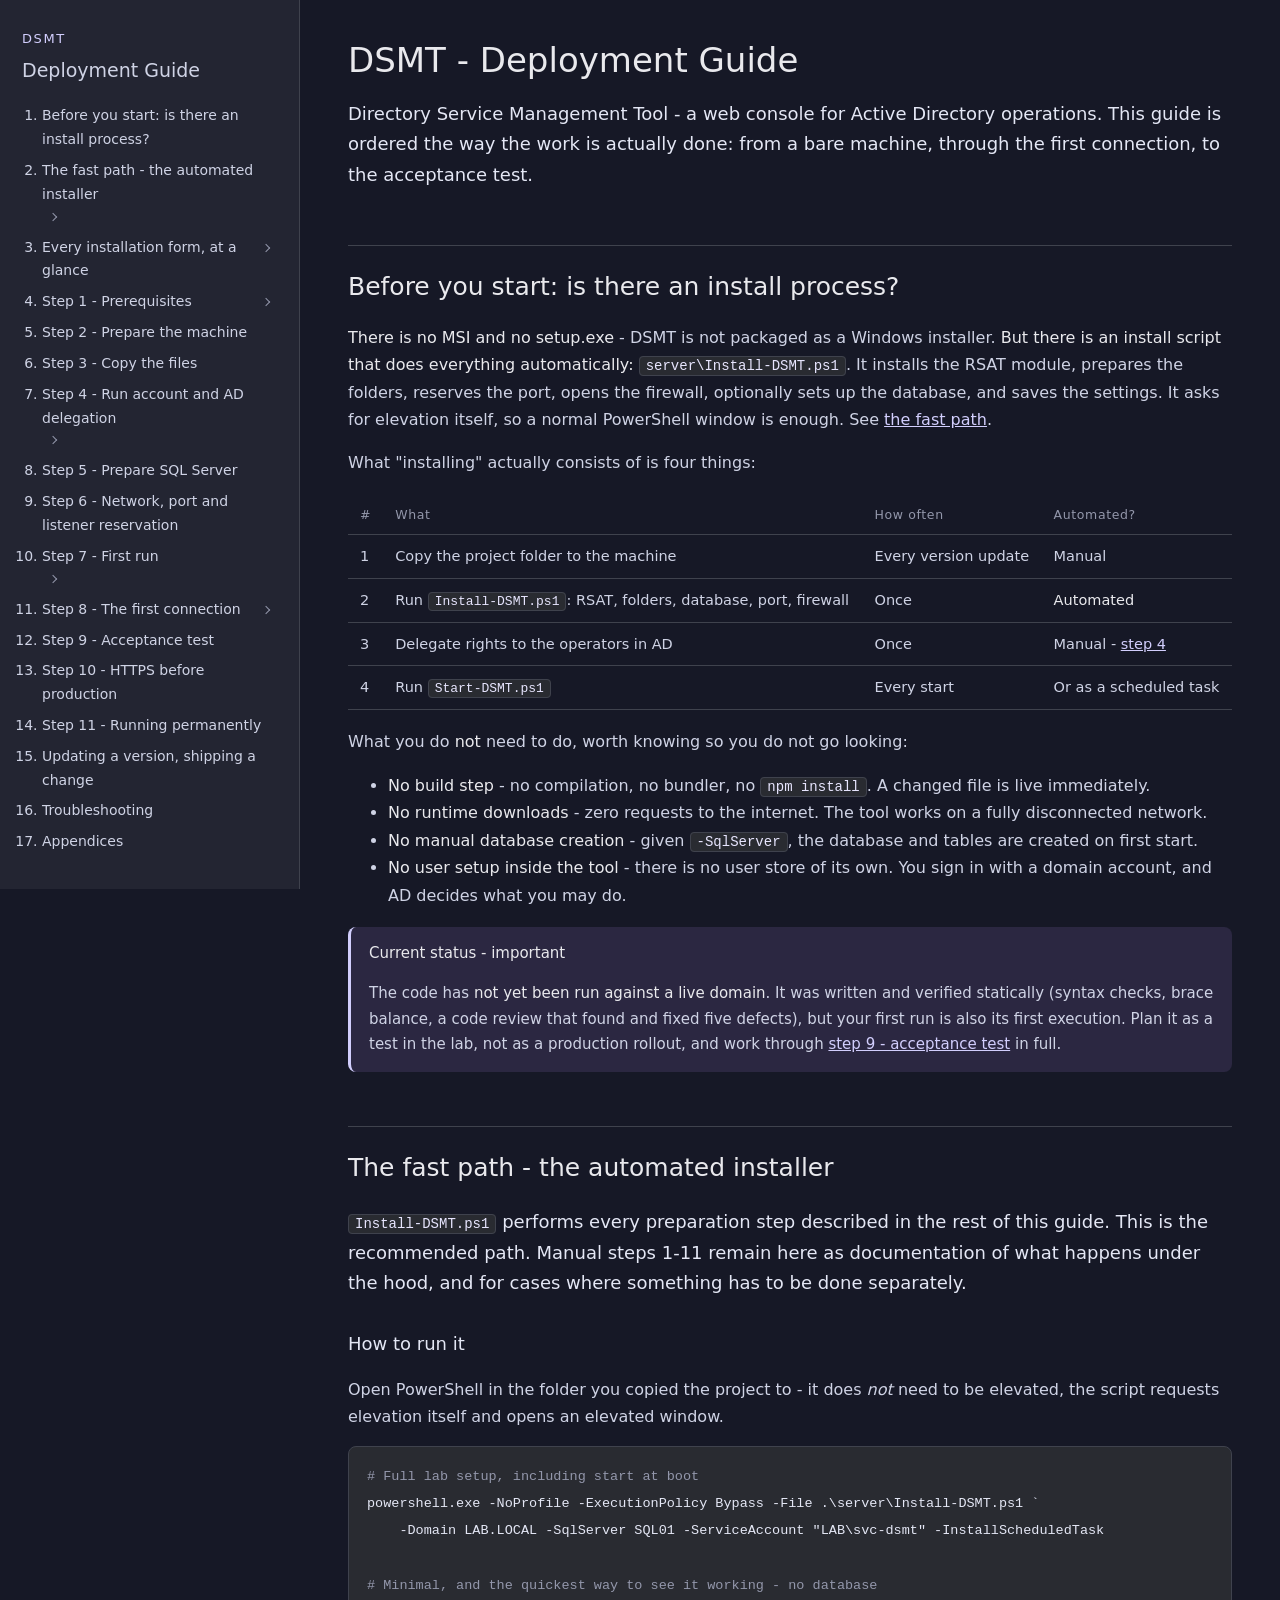
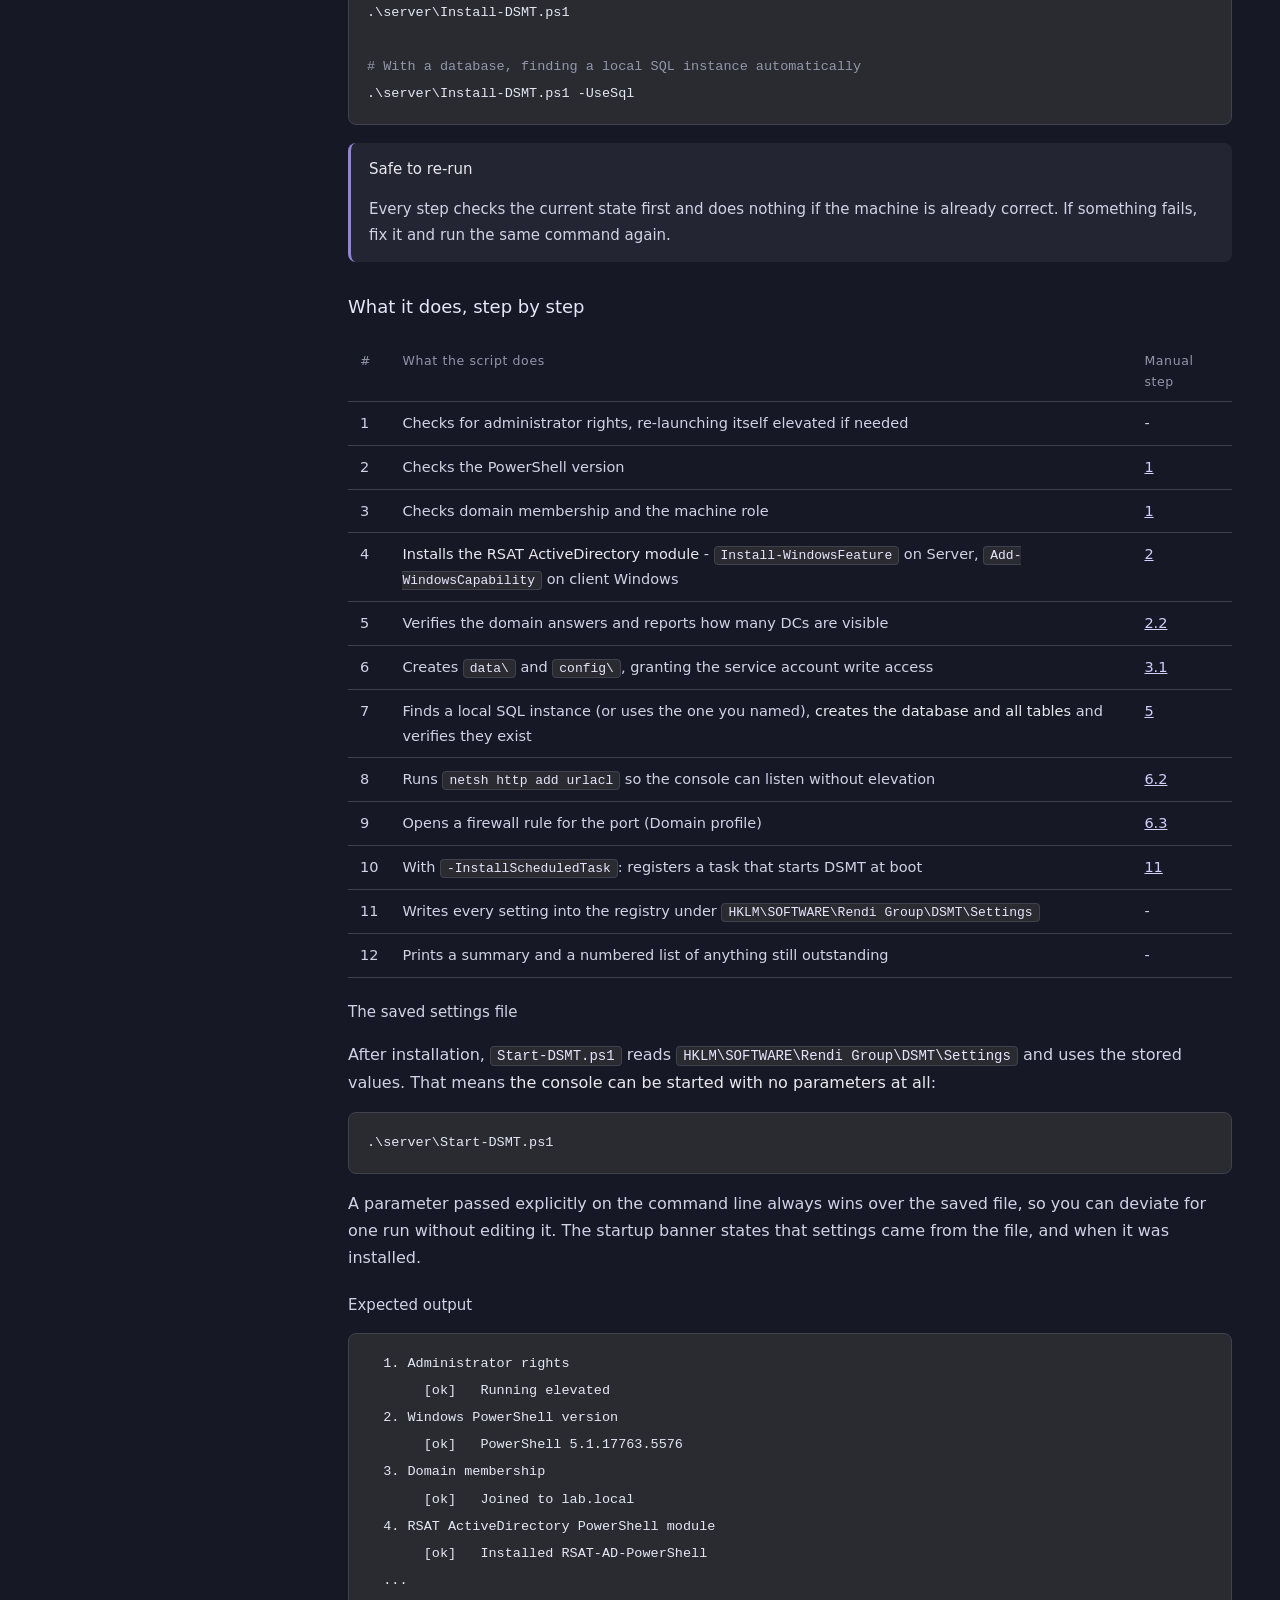
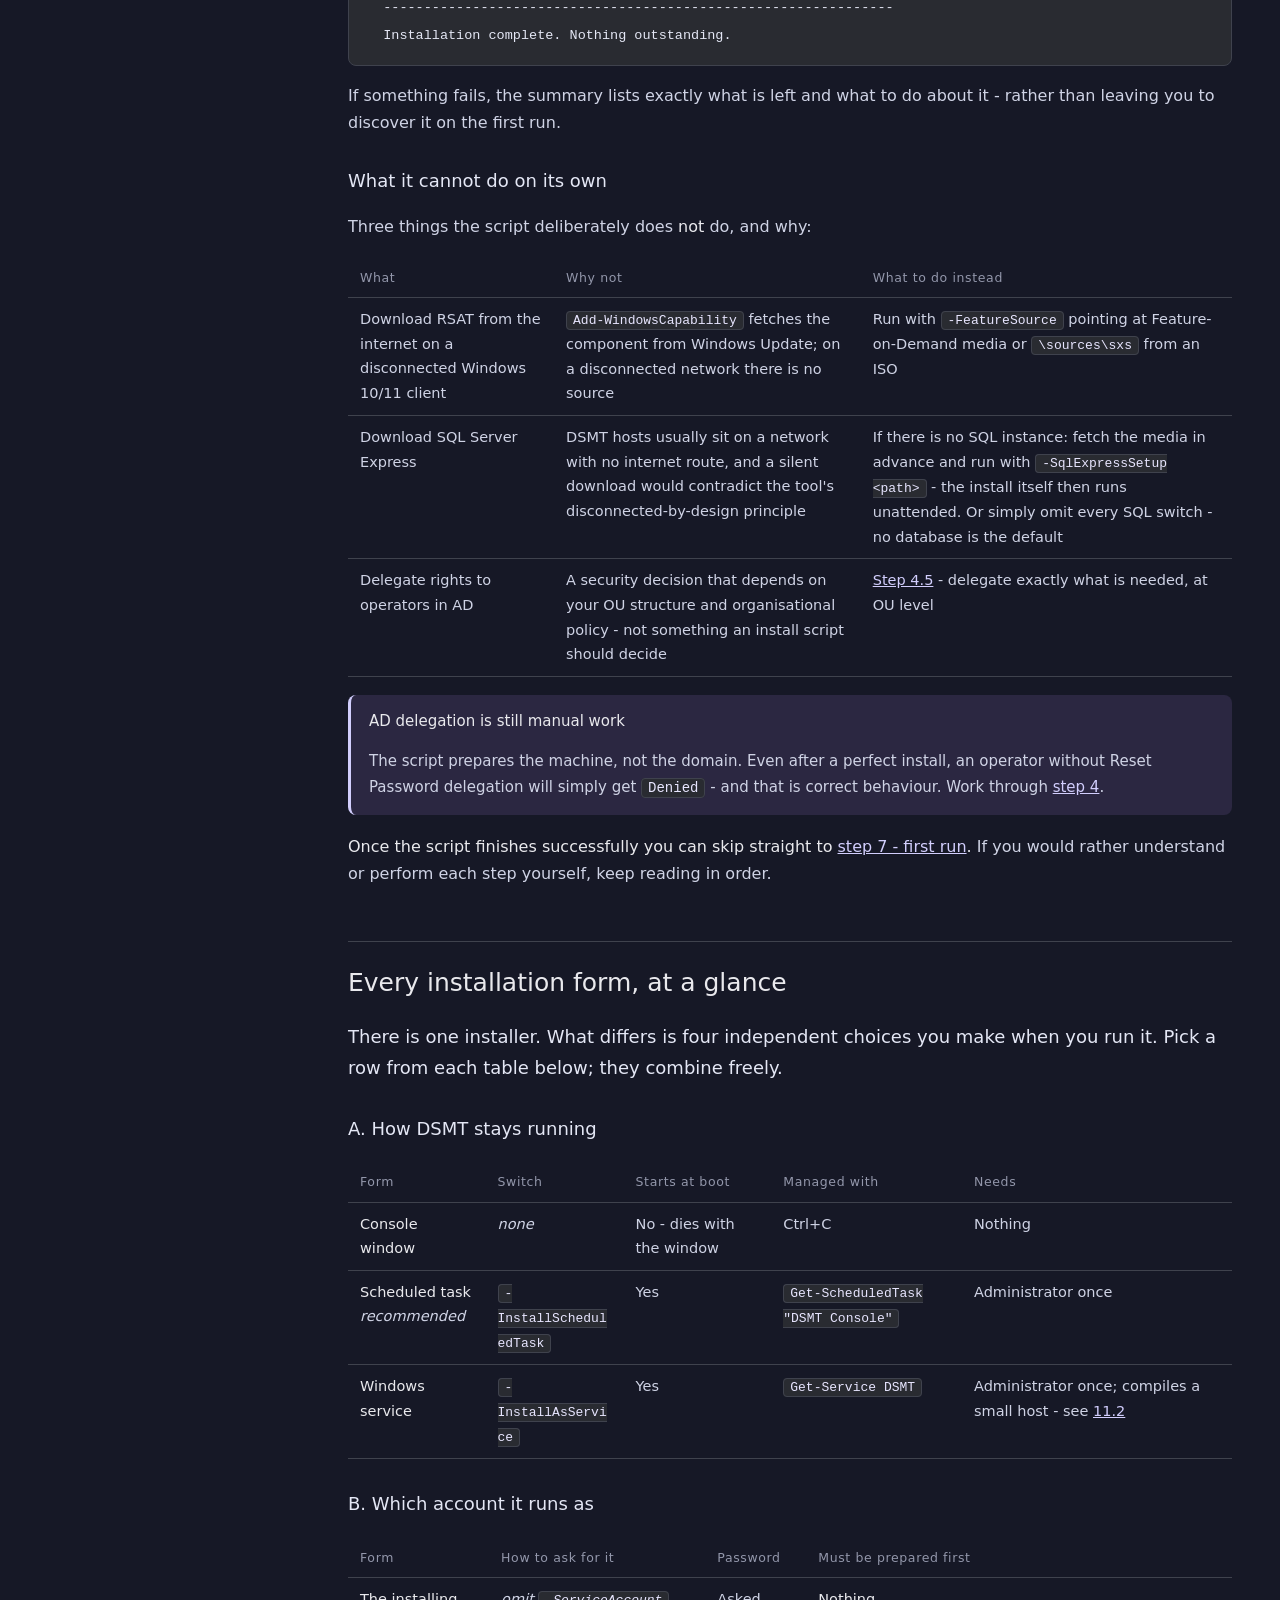
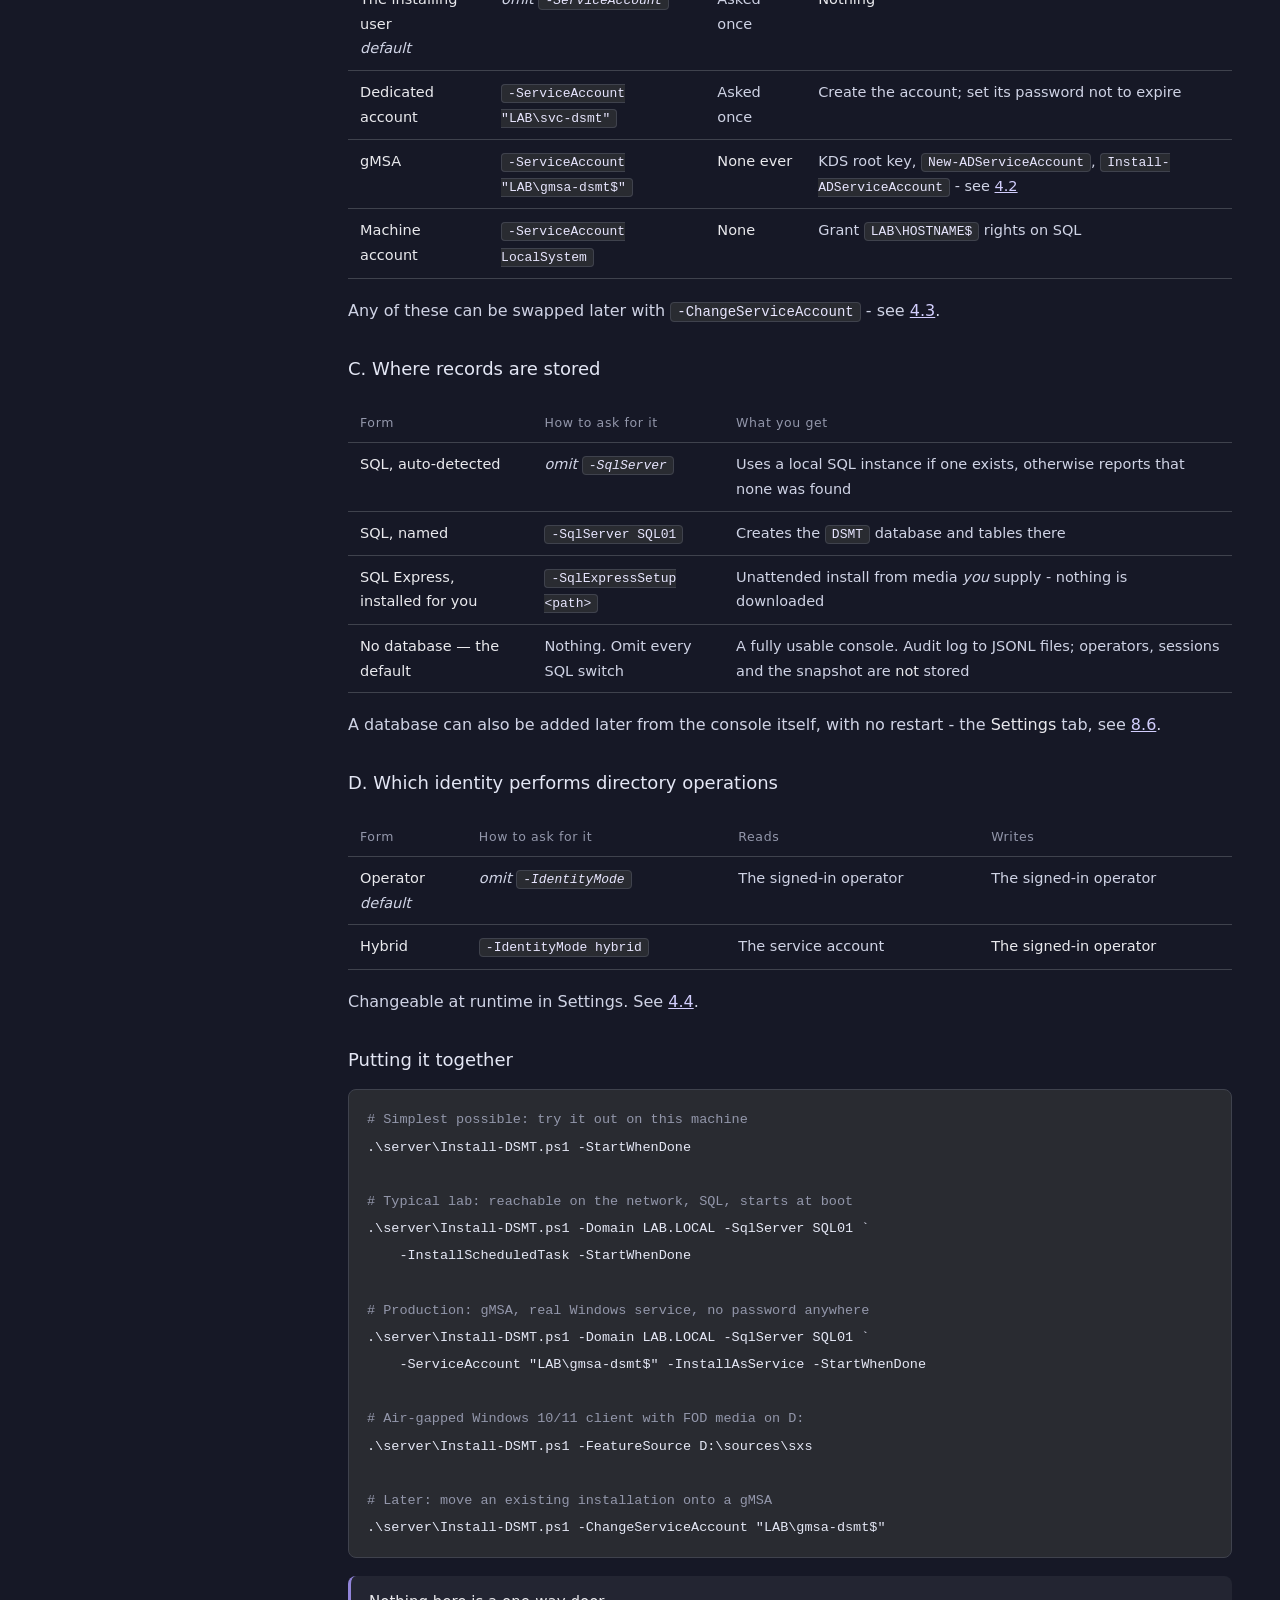
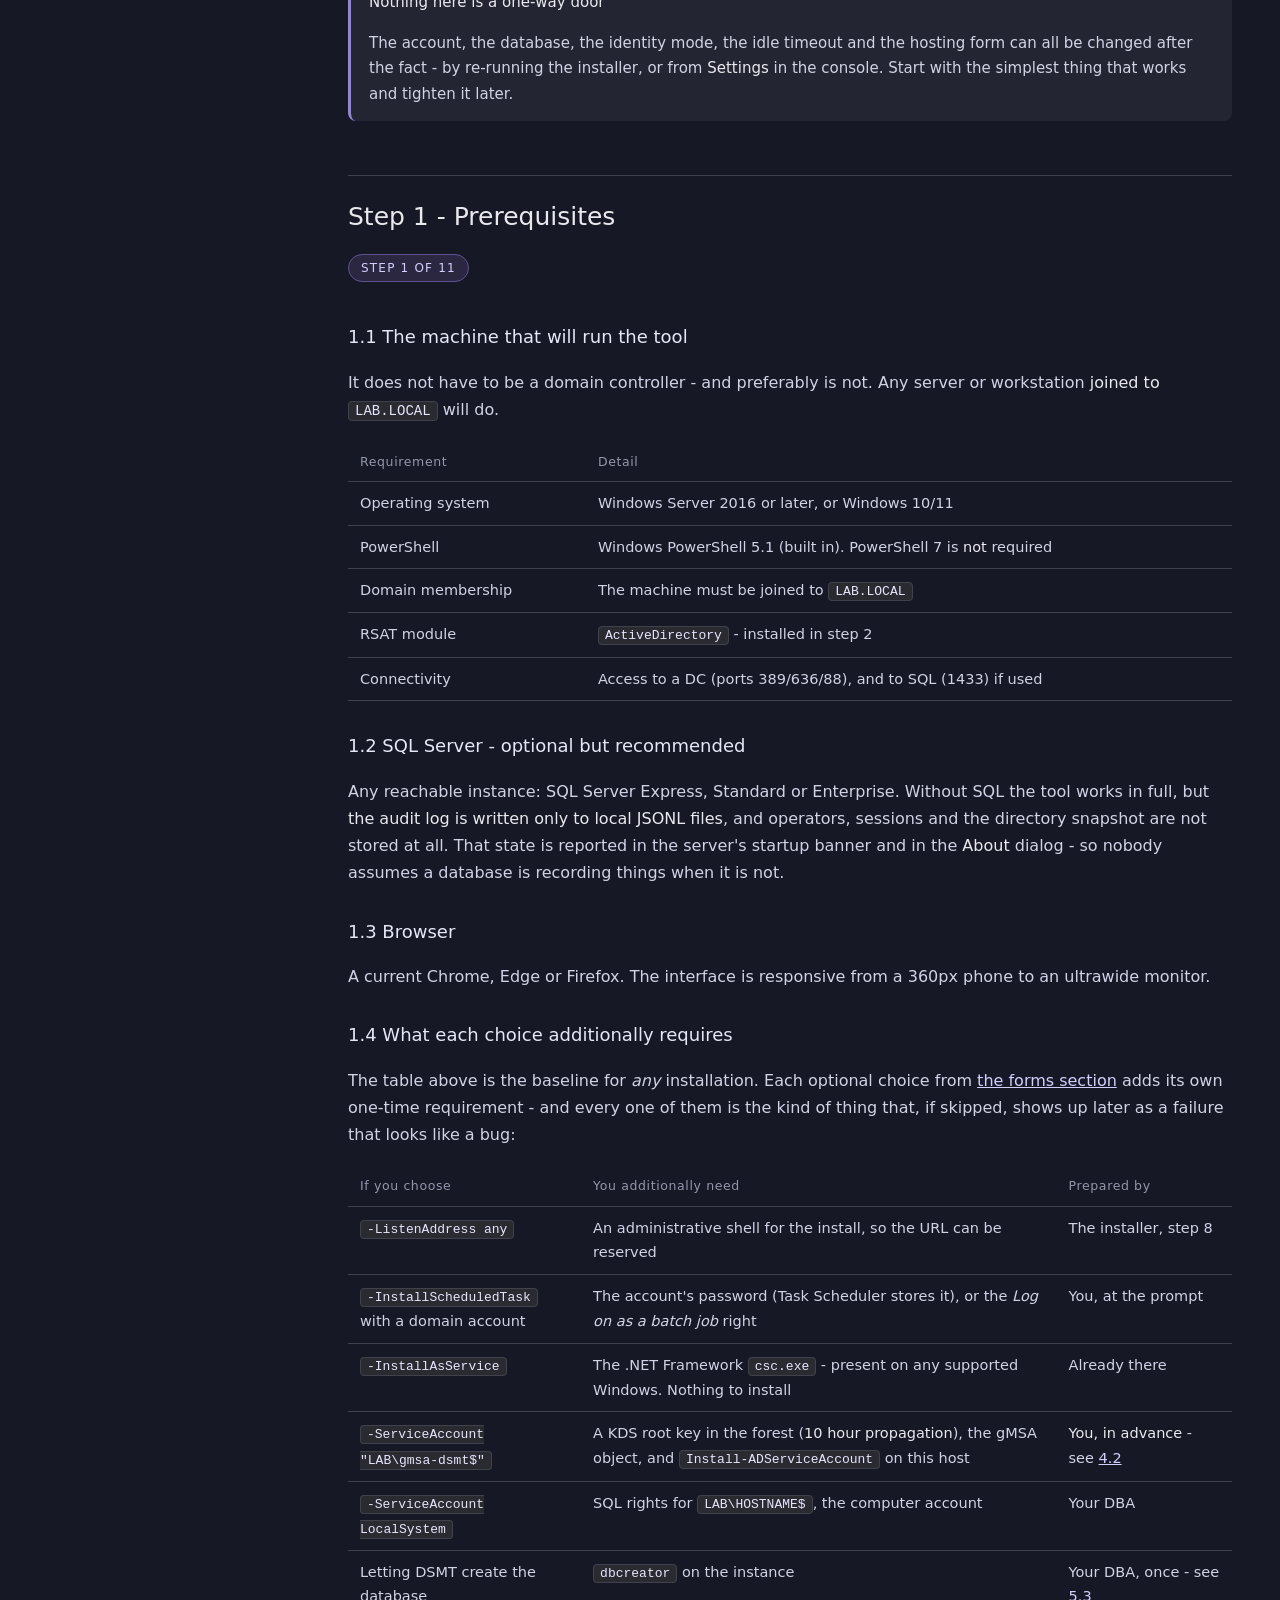
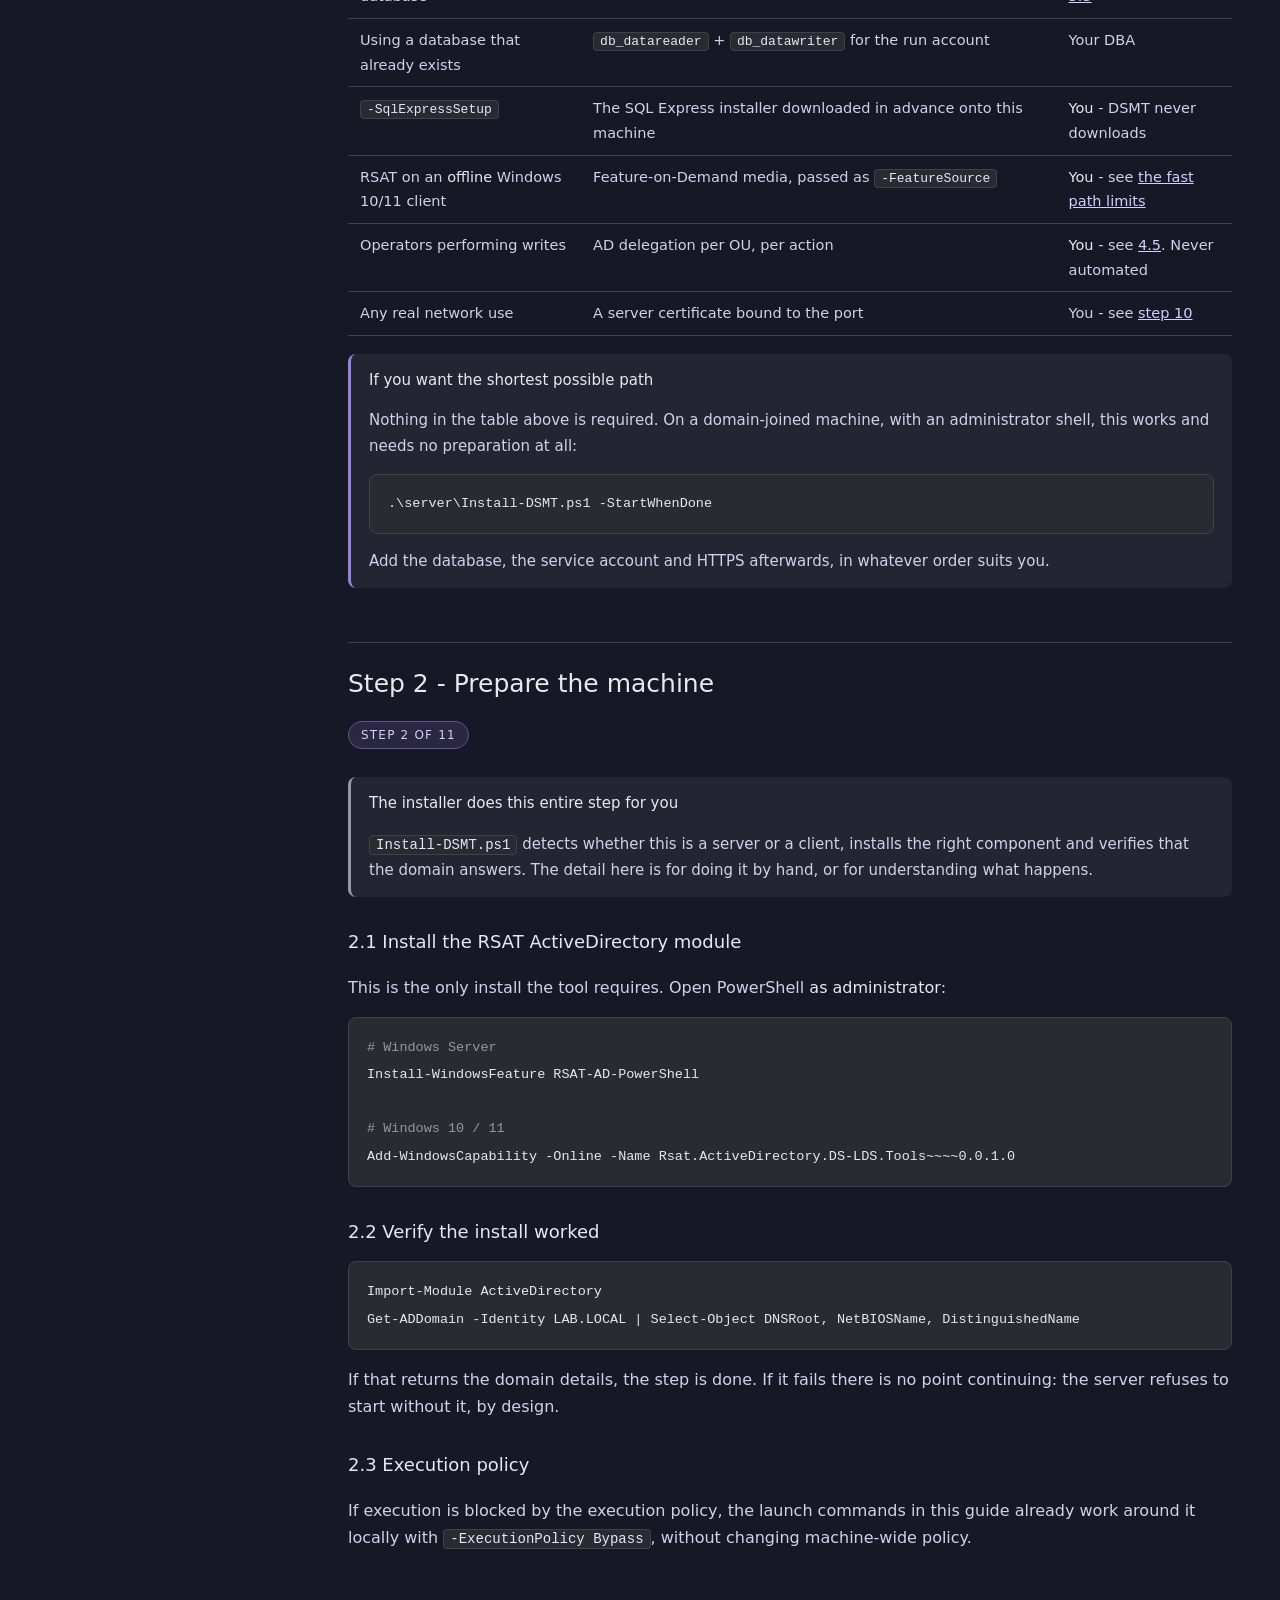
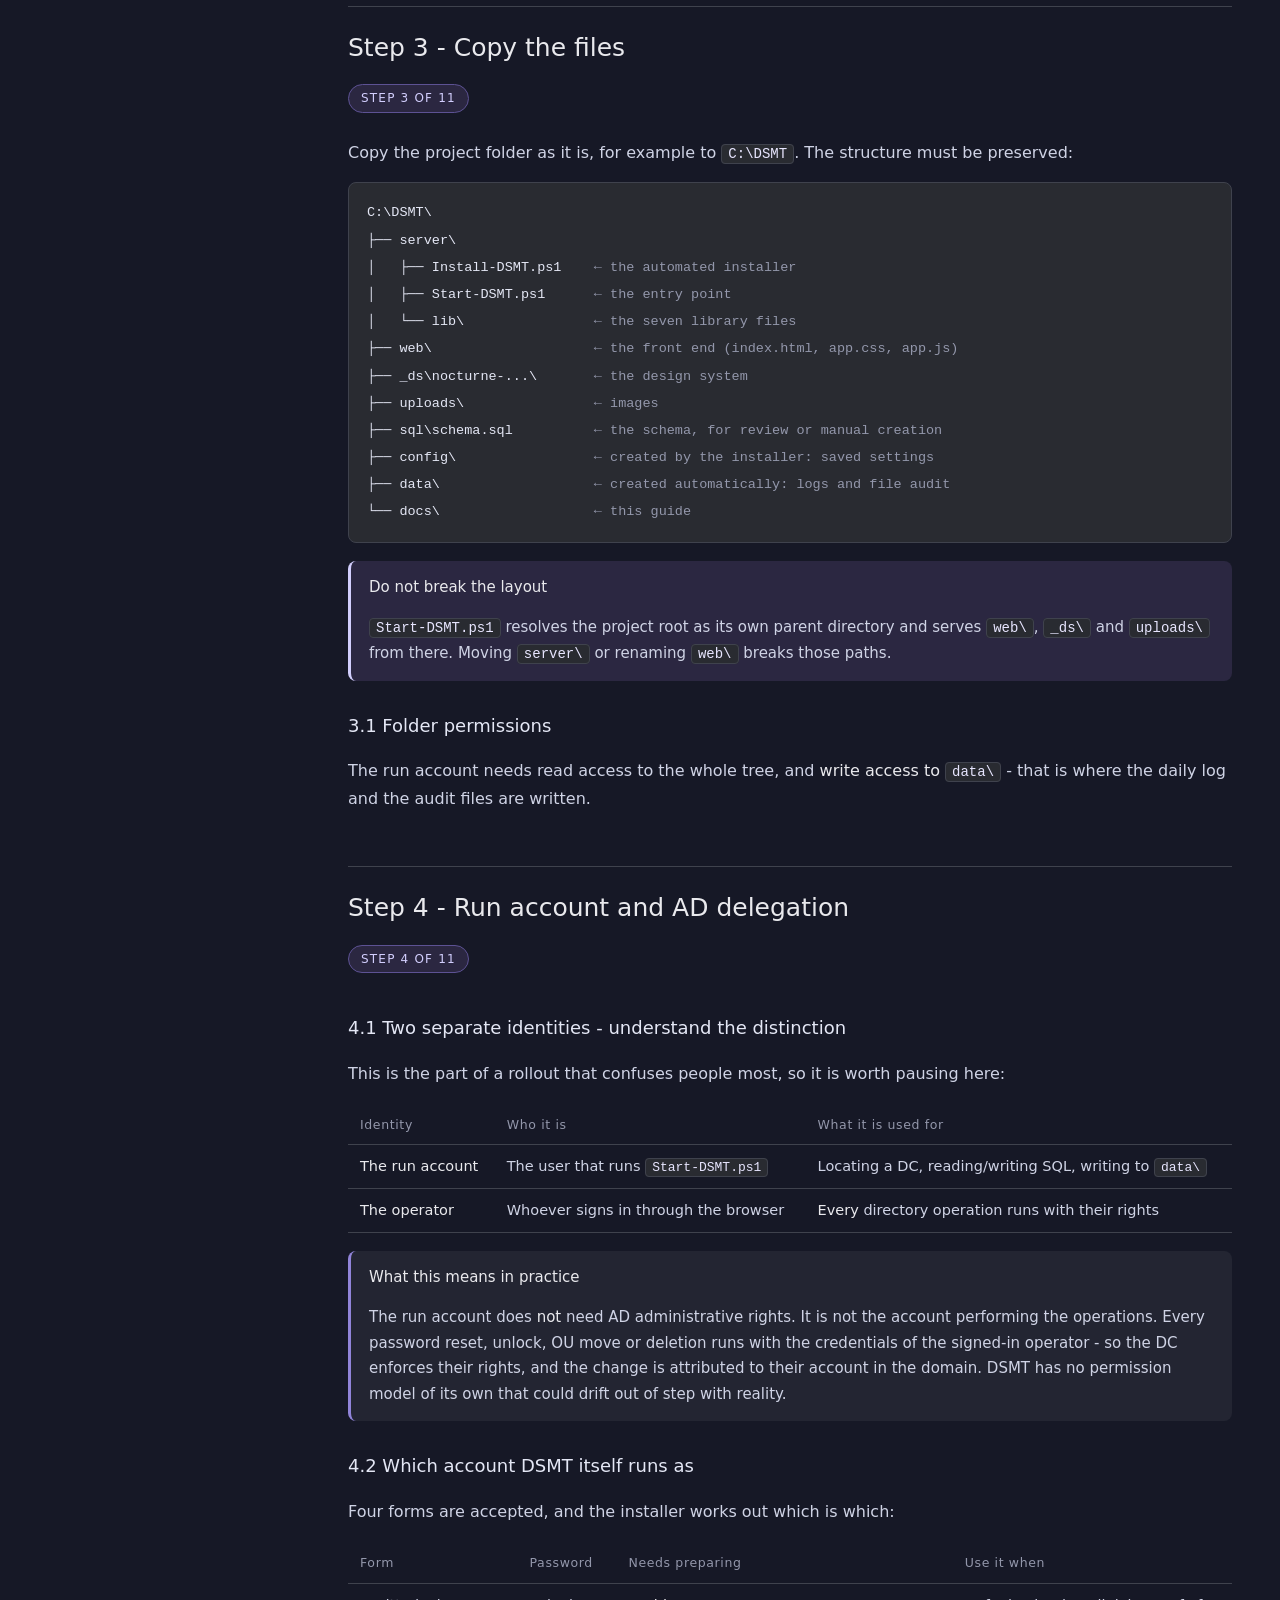
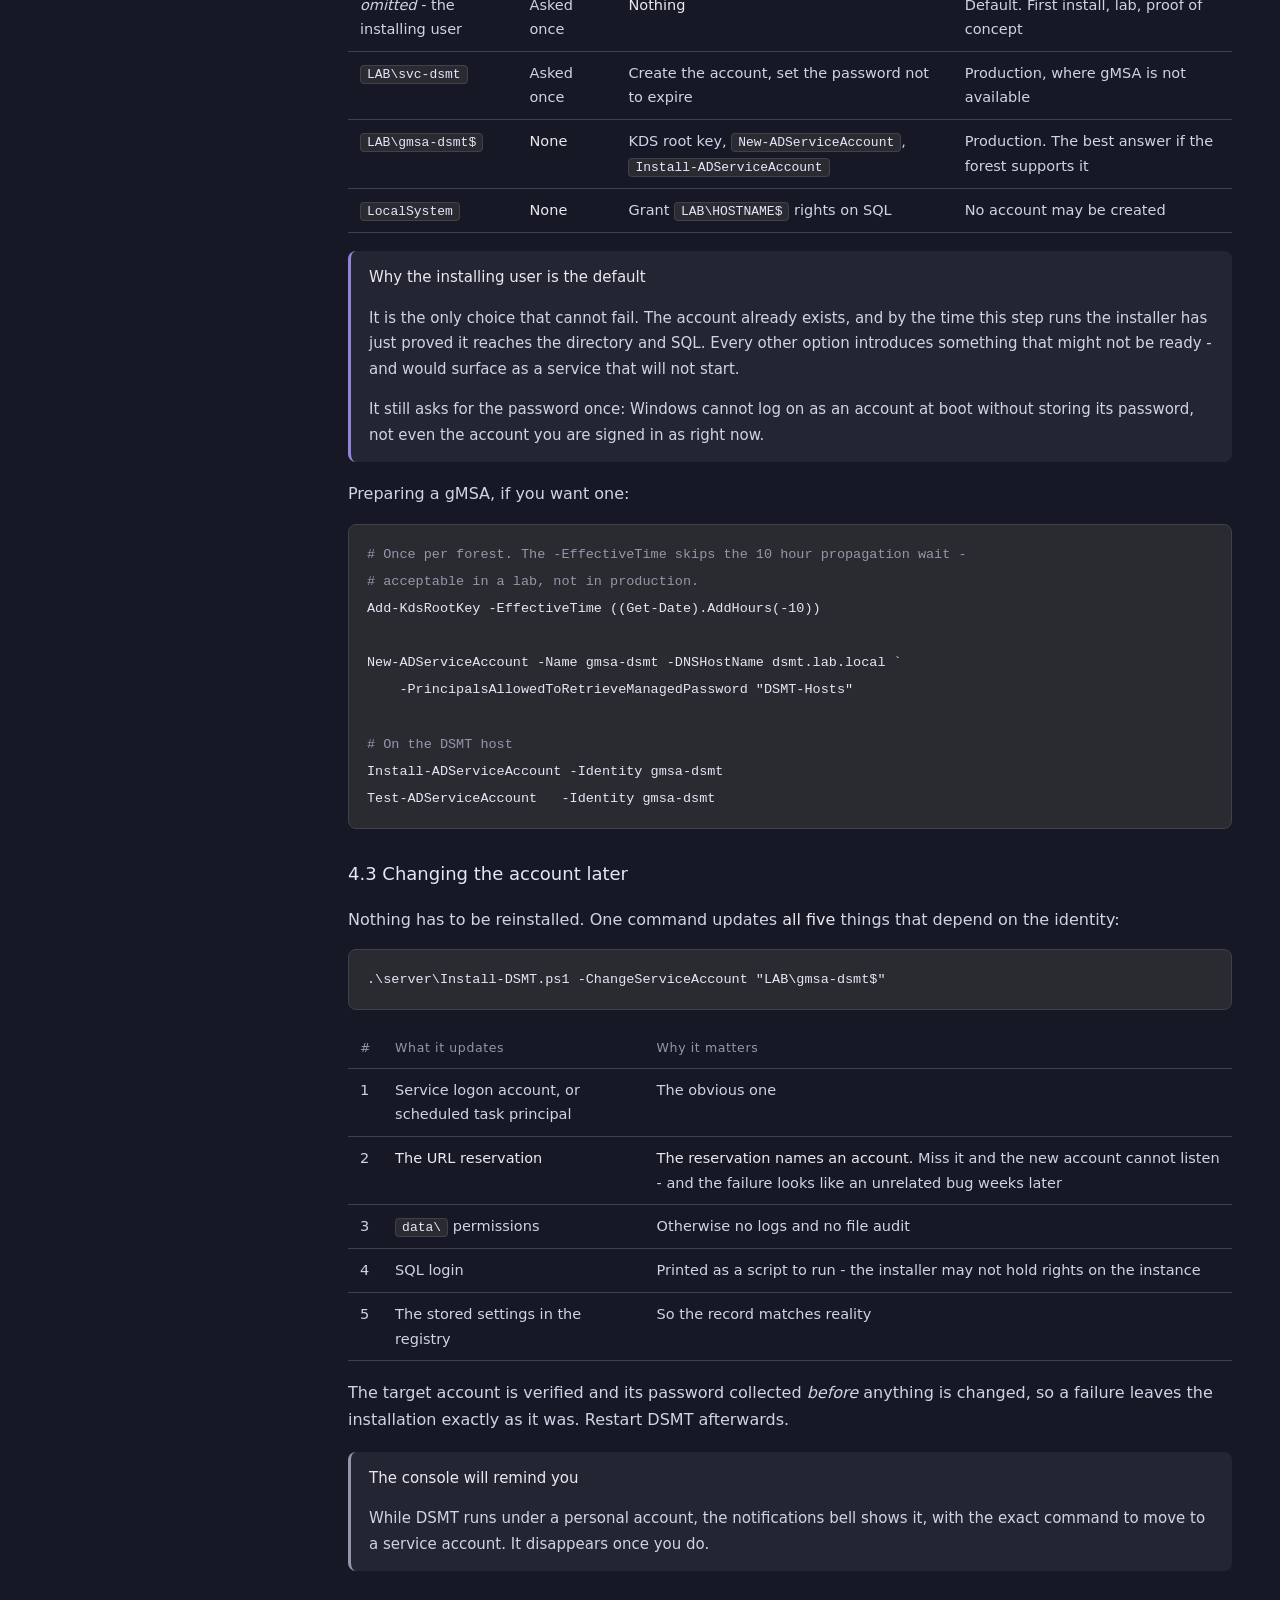
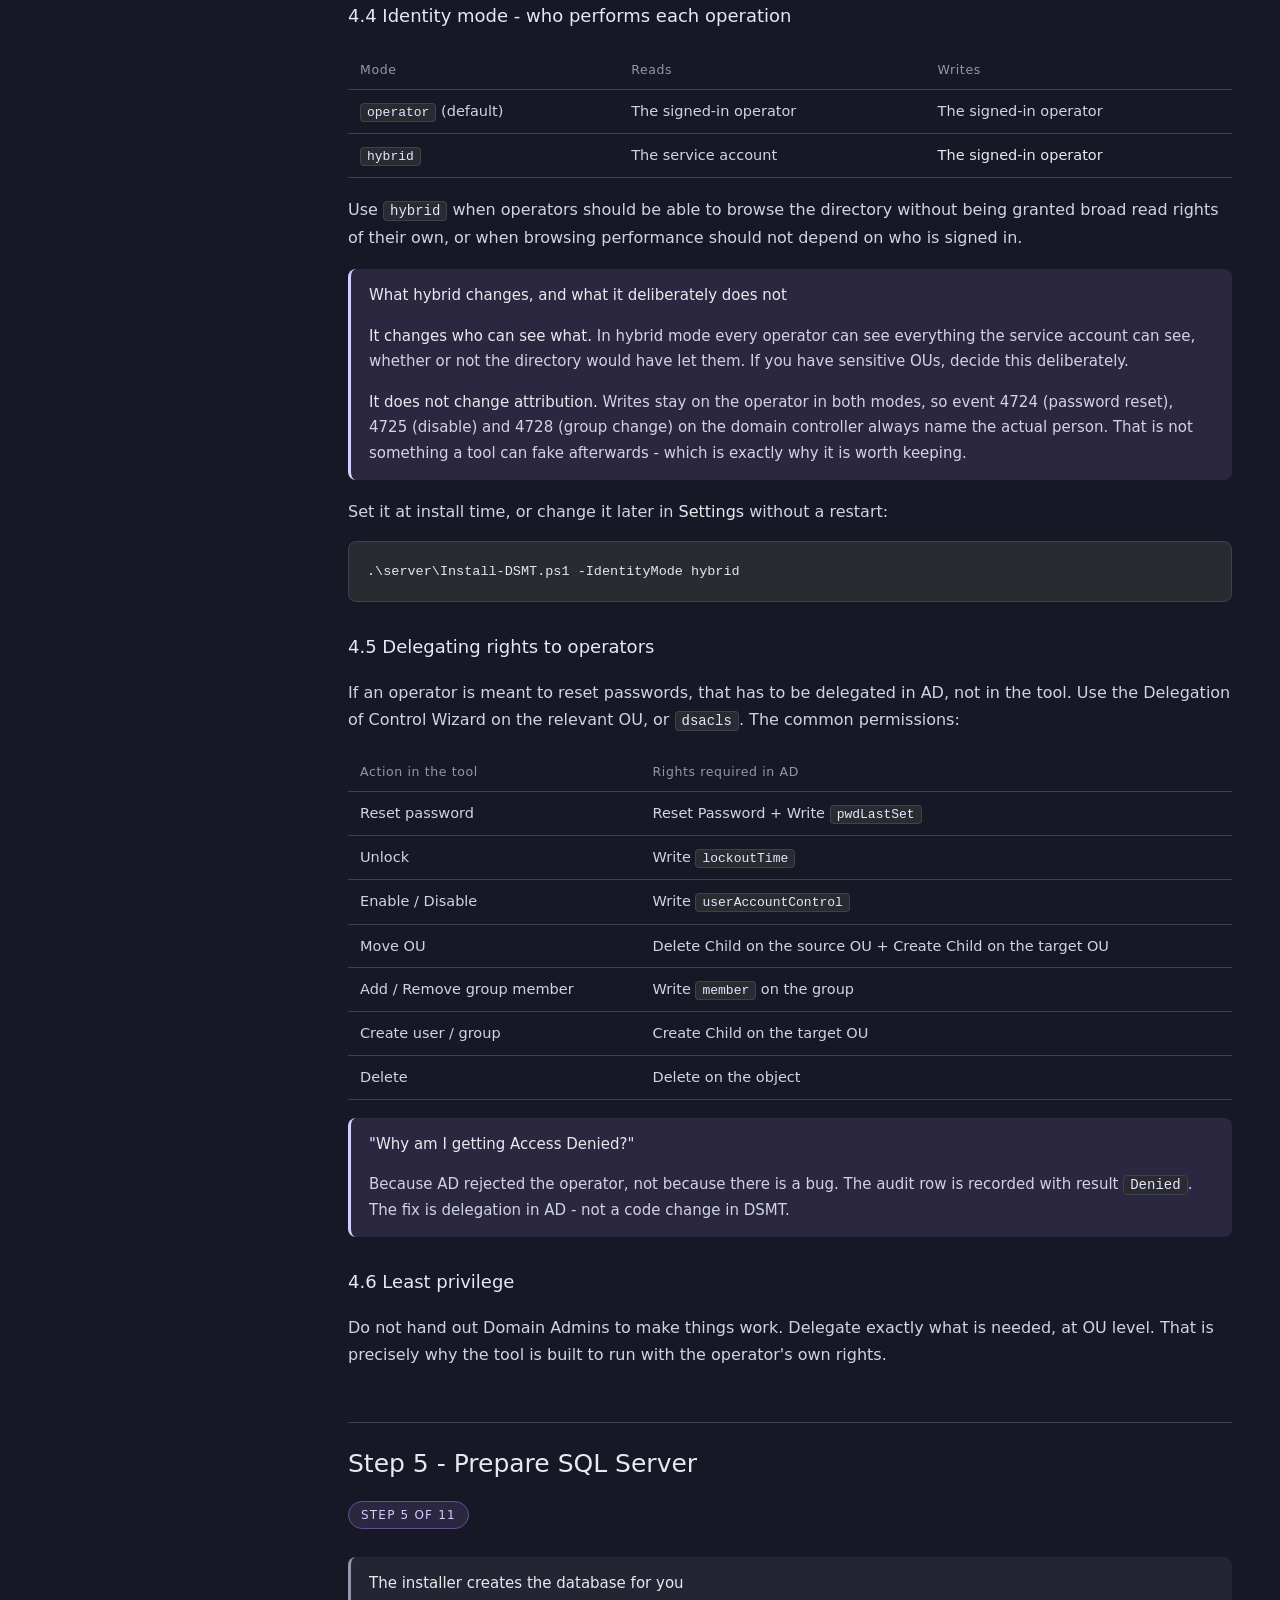
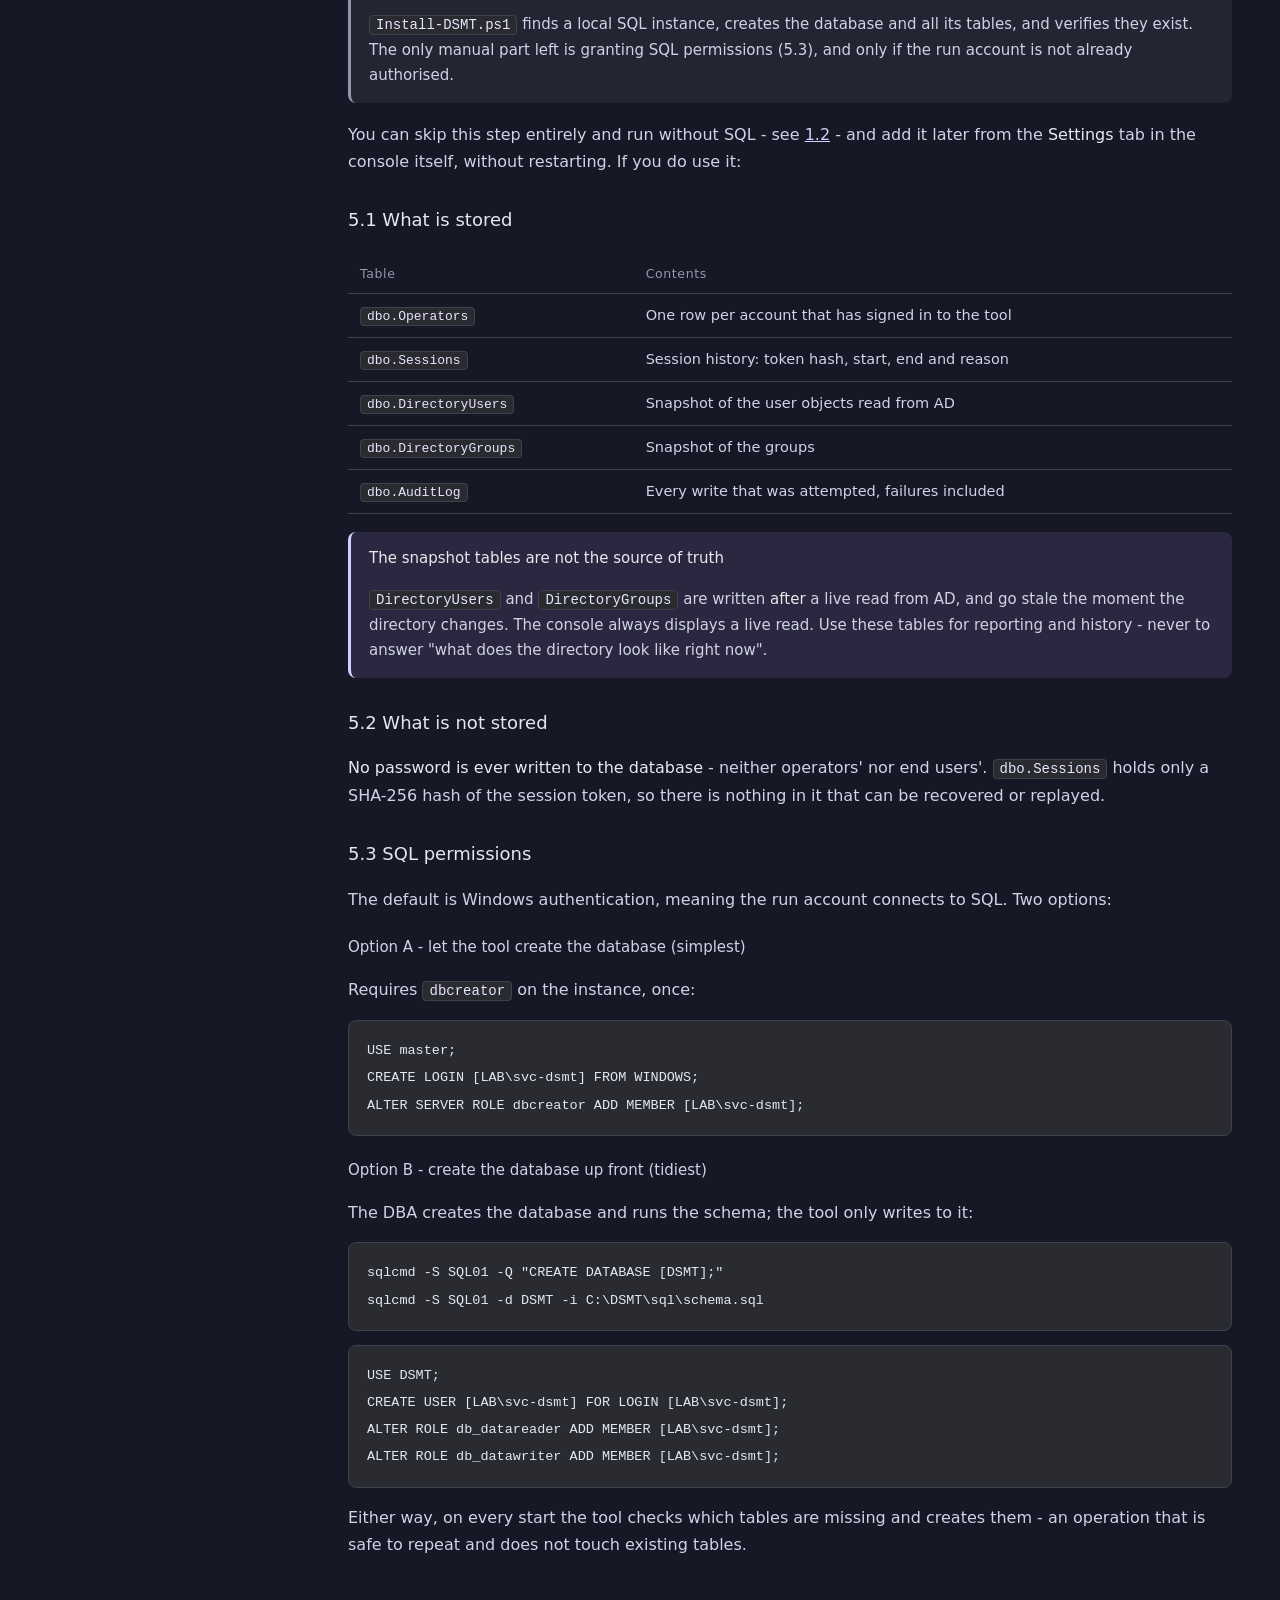
==== commit 95e49c19: "fix(1.29.1): ungated SQL enumeration, Overview auto-read, a role that never reached the browser, and" ====
--- a/docs/deployment-guide.html
+++ b/docs/deployment-guide.html
@@ -516,14 +516,14 @@
   <tr><td data-label="#">8</td><td data-label="What the script does">Runs <code>netsh http add urlacl</code> so the console can listen without elevation</td><td data-label="Manual step"><a href="#s6">6.2</a></td></tr>
   <tr><td data-label="#">9</td><td data-label="What the script does">Opens a firewall rule for the port (Domain profile)</td><td data-label="Manual step"><a href="#s6">6.3</a></td></tr>
   <tr><td data-label="#">10</td><td data-label="What the script does">With <code>-InstallScheduledTask</code>: registers a task that starts DSMT at boot</td><td data-label="Manual step"><a href="#s11">11</a></td></tr>
-  <tr><td data-label="#">11</td><td data-label="What the script does">Saves <code>config\dsmt.config.json</code> with all the settings</td><td data-label="Manual step">-</td></tr>
+  <tr><td data-label="#">11</td><td data-label="What the script does">Writes every setting into the registry under <code>HKLM\SOFTWARE\Rendi Group\DSMT\Settings</code></td><td data-label="Manual step">-</td></tr>
   <tr><td data-label="#">12</td><td data-label="What the script does">Prints a summary and a numbered list of anything still outstanding</td><td data-label="Manual step">-</td></tr>
 </table>
 
 <h4>The saved settings file</h4>
 <p>
   After installation, <code>Start-DSMT.ps1</code> reads
-  <code>config\dsmt.config.json</code> and uses the stored values. That means
+  <code>HKLM\SOFTWARE\Rendi Group\DSMT\Settings</code> and uses the stored values. That means
   <strong>the console can be started with no parameters at all</strong>:
 </p>
 <pre><code>.\server\Start-DSMT.ps1</code></pre>
@@ -1033,7 +1033,7 @@
   <tr><td data-label="#">2</td><td data-label="What it updates"><strong>The URL reservation</strong></td><td data-label="Why it matters"><strong>The reservation names an account.</strong> Miss it and the new account cannot listen - and the failure looks like an unrelated bug weeks later</td></tr>
   <tr><td data-label="#">3</td><td data-label="What it updates"><code>data\</code> permissions</td><td data-label="Why it matters">Otherwise no logs and no file audit</td></tr>
   <tr><td data-label="#">4</td><td data-label="What it updates">SQL login</td><td data-label="Why it matters">Printed as a script to run - the installer may not hold rights on the instance</td></tr>
-  <tr><td data-label="#">5</td><td data-label="What it updates"><code>config\dsmt.config.json</code></td><td data-label="Why it matters">So the record matches reality</td></tr>
+  <tr><td data-label="#">5</td><td data-label="What it updates">The stored settings in the registry</td><td data-label="Why it matters">So the record matches reality</td></tr>
 </table>
 
 <p>
@@ -1239,7 +1239,7 @@
 
 <p>
   After the installer has run, none of those parameters are needed:
-  <code>Start-DSMT.ps1</code> reads <code>config\dsmt.config.json</code> and
+  <code>Start-DSMT.ps1</code> reads the stored settings from the registry and
   starts with no arguments at all. Pass a parameter only to override what was
   saved there.
 </p>
@@ -1393,7 +1393,7 @@
   If DSMT was started without SQL, the bell shows a notification saying so.
   the <strong>Settings</strong> tab lets you enter a SQL Server instance and
   create the DSMT database and its tables without restarting the server. The
-  setting is saved to <code>config\dsmt.config.json</code>, so it survives a
+  setting is saved to the registry, so it survives a
   restart, and the change is written to the audit log.
 </p>
 <p>
@@ -1717,14 +1717,18 @@
   <tr><td data-label="Parameter"><code>-SkipSql</code></td><td data-label="Default">On</td><td data-label="Description">Install without any database. Now the default, so this only states the intent</td></tr>
   <tr><td data-label="Parameter"><code>-SqlExpressSetup</code></td><td data-label="Default">(empty)</td><td data-label="Description">Path to SQL Express media for an unattended install. Never downloads</td></tr>
   <tr><td data-label="Parameter"><code>-FeatureSource</code></td><td data-label="Default">(empty)</td><td data-label="Description">Feature-on-Demand source for installing RSAT on a disconnected host</td></tr>
-  <tr><td data-label="Parameter"><code>-InstallScheduledTask</code></td><td data-label="Default">Off</td><td data-label="Description">Register a task that starts DSMT at boot</td></tr>
+  <tr><td data-label="Parameter"><code>-InstallAsService</code></td><td data-label="Default"><strong>On</strong></td><td data-label="Description">Register a Windows service. This is the default; the switch only states it explicitly</td></tr>
+  <tr><td data-label="Parameter"><code>-InstallScheduledTask</code></td><td data-label="Default">Off</td><td data-label="Description">Register a boot-time task instead of a service</td></tr>
+  <tr><td data-label="Parameter"><code>-NoAutoStart</code></td><td data-label="Default">Off</td><td data-label="Description">Register neither. DSMT then only runs while a PowerShell window is open</td></tr>
+  <tr><td data-label="Parameter"><code>-OpenBrowser</code></td><td data-label="Default">Ask</td><td data-label="Description">Open the console when the install finishes. Interactive runs are asked; this forces it from a script</td></tr>
+  <tr><td data-label="Parameter"><code>-NoBrowser</code></td><td data-label="Default">Off</td><td data-label="Description">Never ask, never open. Unattended runs never prompt in any case</td></tr>
   <tr><td data-label="Parameter"><code>-NoElevate</code></td><td data-label="Default">Off</td><td data-label="Description">Do not attempt to self-elevate</td></tr>
 </table>
 
 <h3>B. Start-DSMT.ps1 parameters</h3>
 <p>
   After running the installer these are all saved in
-  <code>config\dsmt.config.json</code> and none of them need to be passed. An
+  <code>HKLM\SOFTWARE\Rendi Group\DSMT\Settings</code> and none of them need to be passed. An
   explicit parameter overrides the file.
 </p>
 <table class="cols">
@@ -1782,24 +1786,13 @@
 <h3>E. Related files</h3>
 <table>
   <tr><td><code>server\Install-DSMT.ps1</code></td><td><strong>The automated installer</strong></td></tr>
-  <tr><td><code>config\dsmt.config.json</code></td><td>The settings saved at install time</td></tr>
+  <tr><td><code>HKLM\SOFTWARE\Rendi Group\DSMT\Settings</code></td><td>Every setting, saved at install time. Not a file &mdash; settings moved into the registry in 1.22.0</td></tr>
   <tr><td><code>README.md</code></td><td>Technical overview of the project</td></tr>
   <tr><td><code>CLAUDE.md</code></td><td>Working rules for the project</td></tr>
   <tr><td><code>PROGRESS.md</code></td><td>Current state, open tasks and notes for next time</td></tr>
   <tr><td><code>CHANGELOG.md</code></td><td>The authoritative version and what changed in it</td></tr>
   <tr><td><code>sql\schema.sql</code></td><td>The database schema</td></tr>
-  <tr><td><code>prototype\</code></td><td><strong>Mock-up with fabricated data - not the tool</strong></td></tr>
-</table>
-
-<div class="warn">
-  <span class="box-title">Final warning: prototype\</span>
-  <p>
-    The <code>prototype\</code> folder holds the original mock-up. Every row in
-    it is invented and every button is inert. It is very convincing, and
-    therefore dangerous - <strong>do not demo it to anyone who might believe the
-    rows are real, and do not use it to check whether a feature works.</strong>
-  </p>
-</div>
+</table>
 
 <p class="foot">
   DSMT - Directory Service Management Tool &middot; Deployment Guide &middot;
